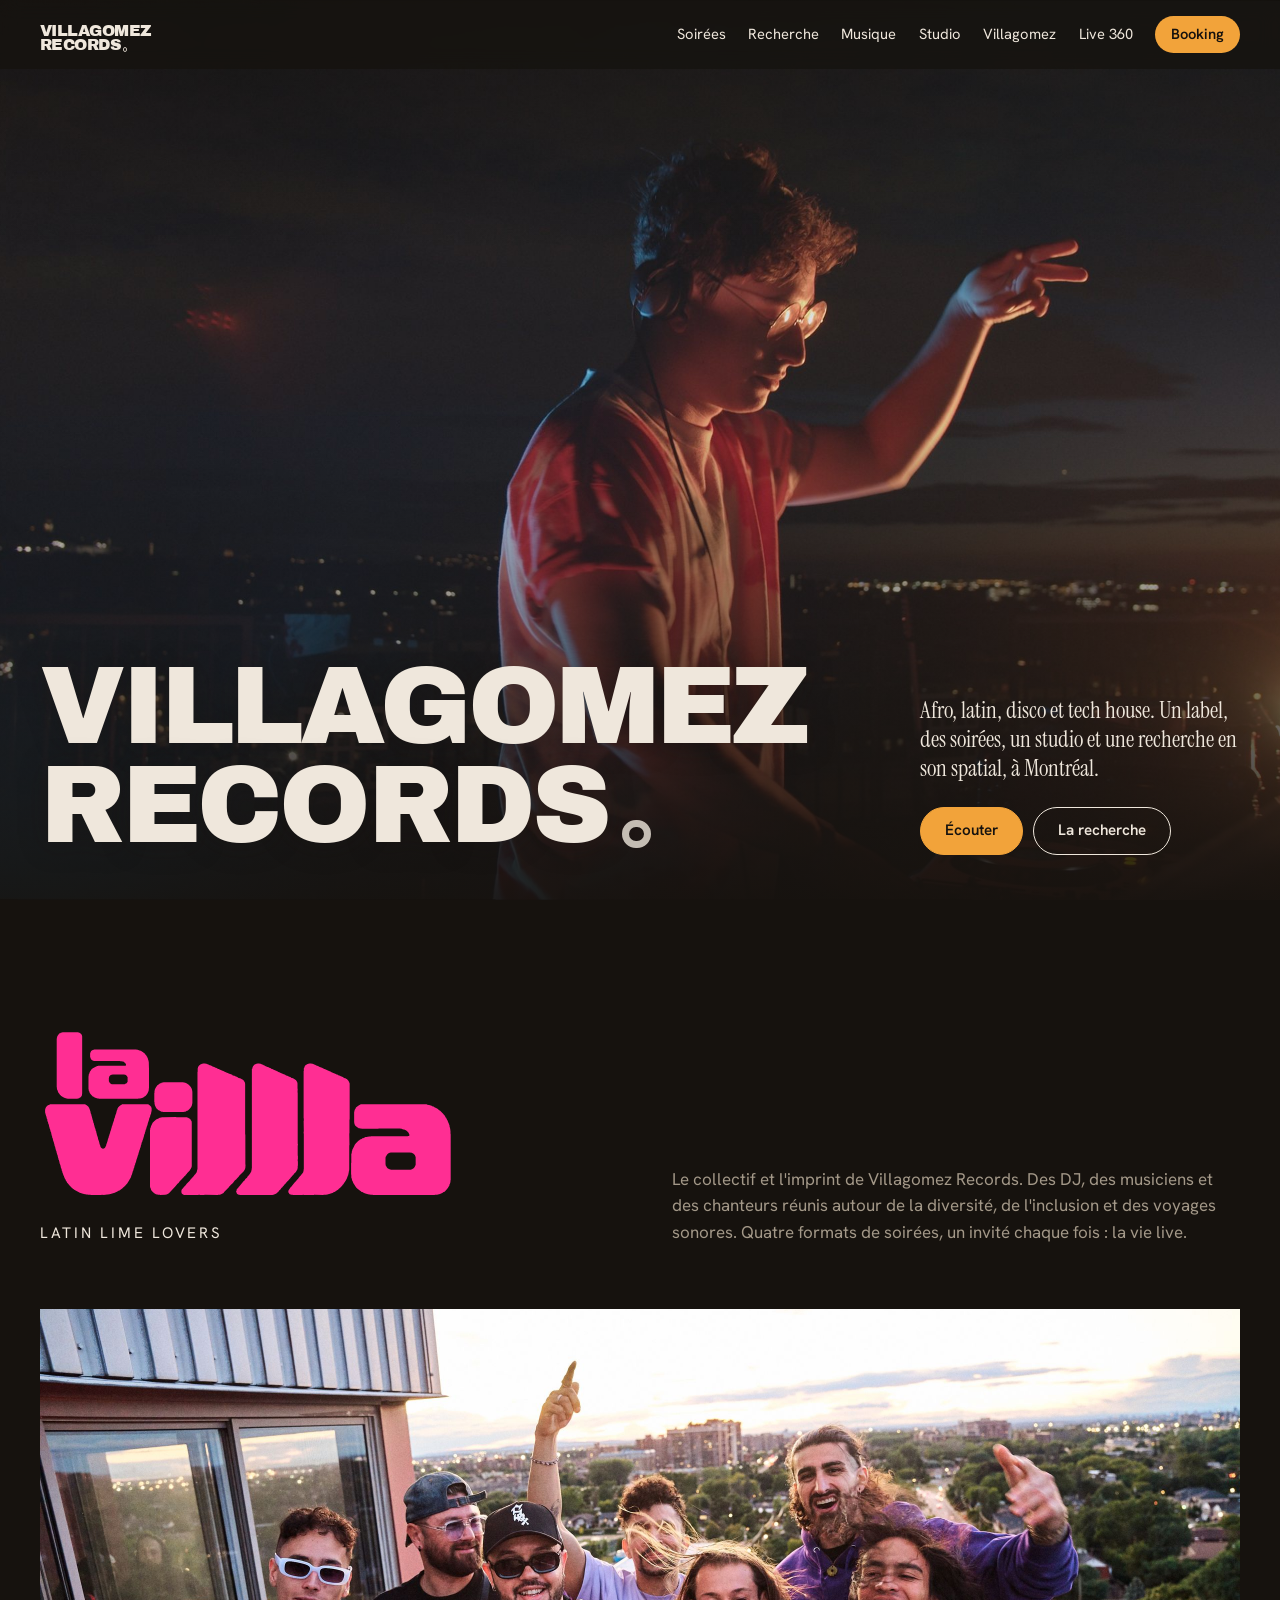
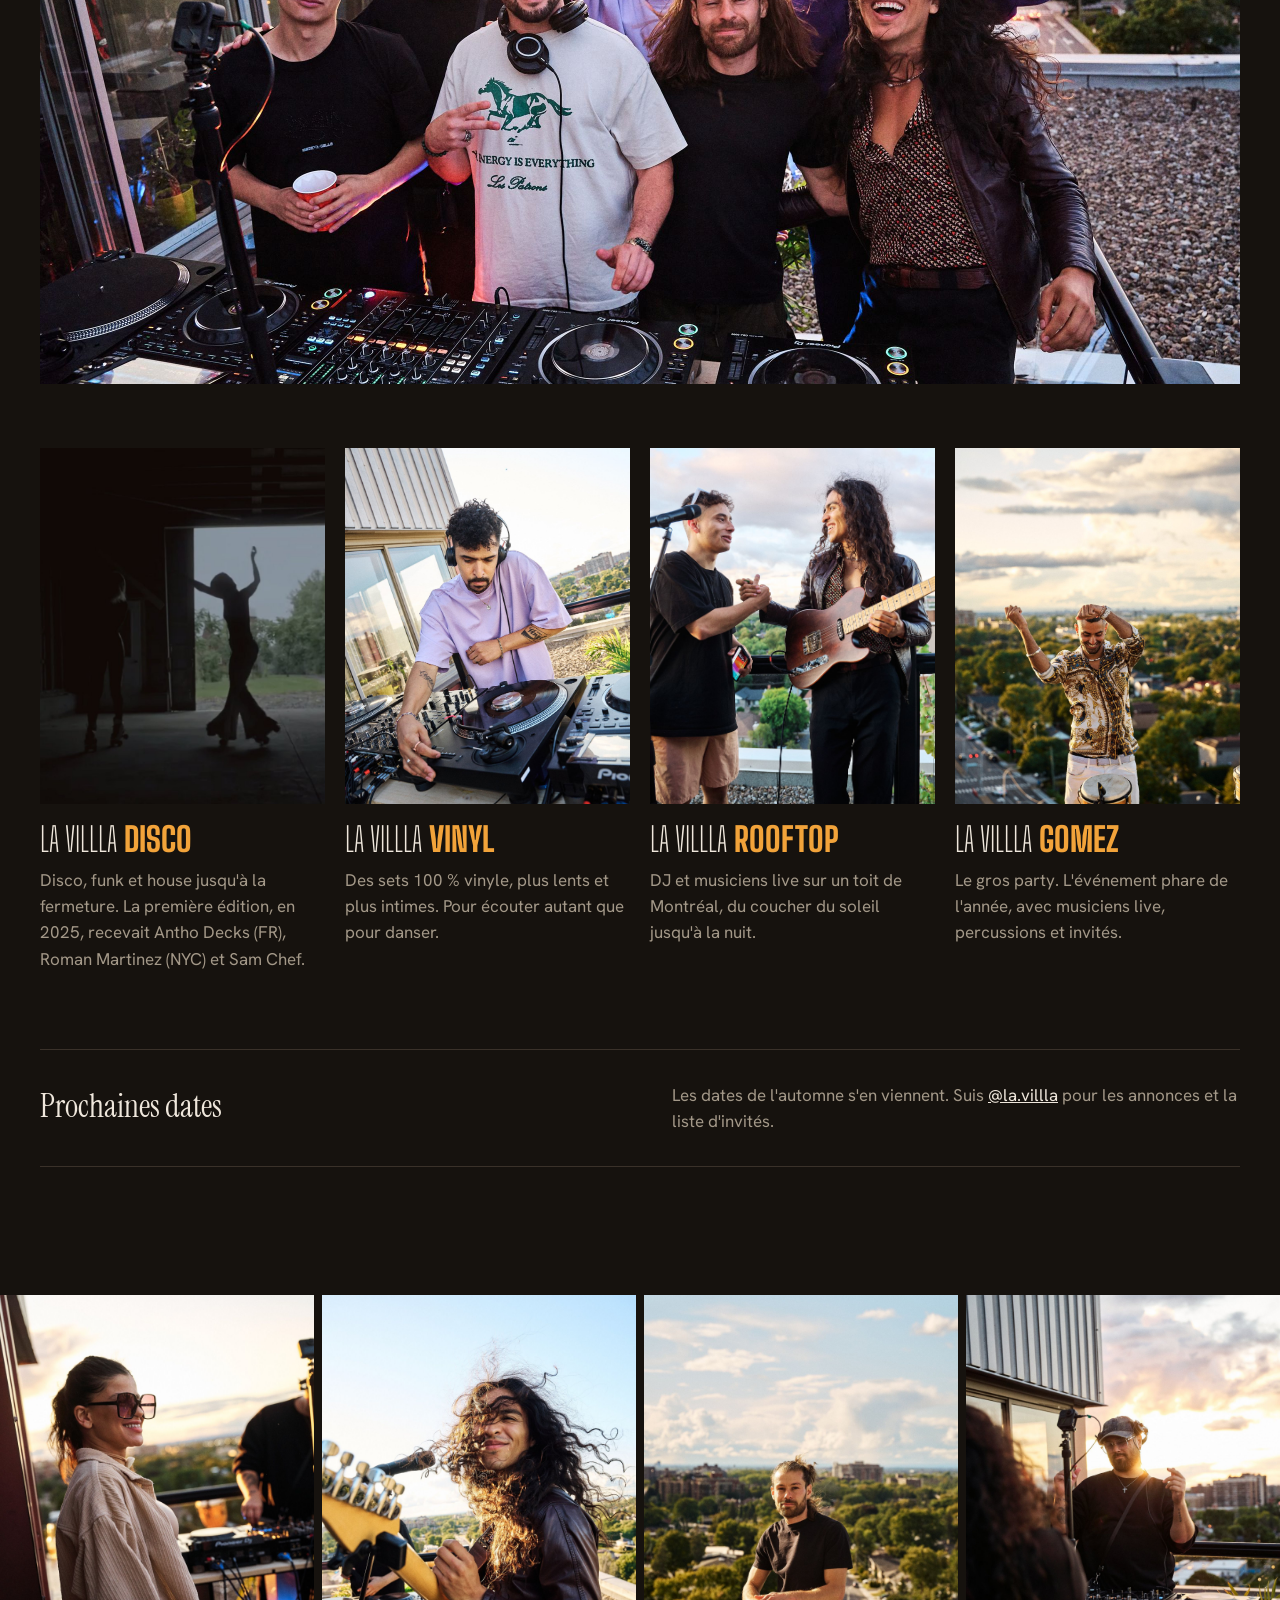
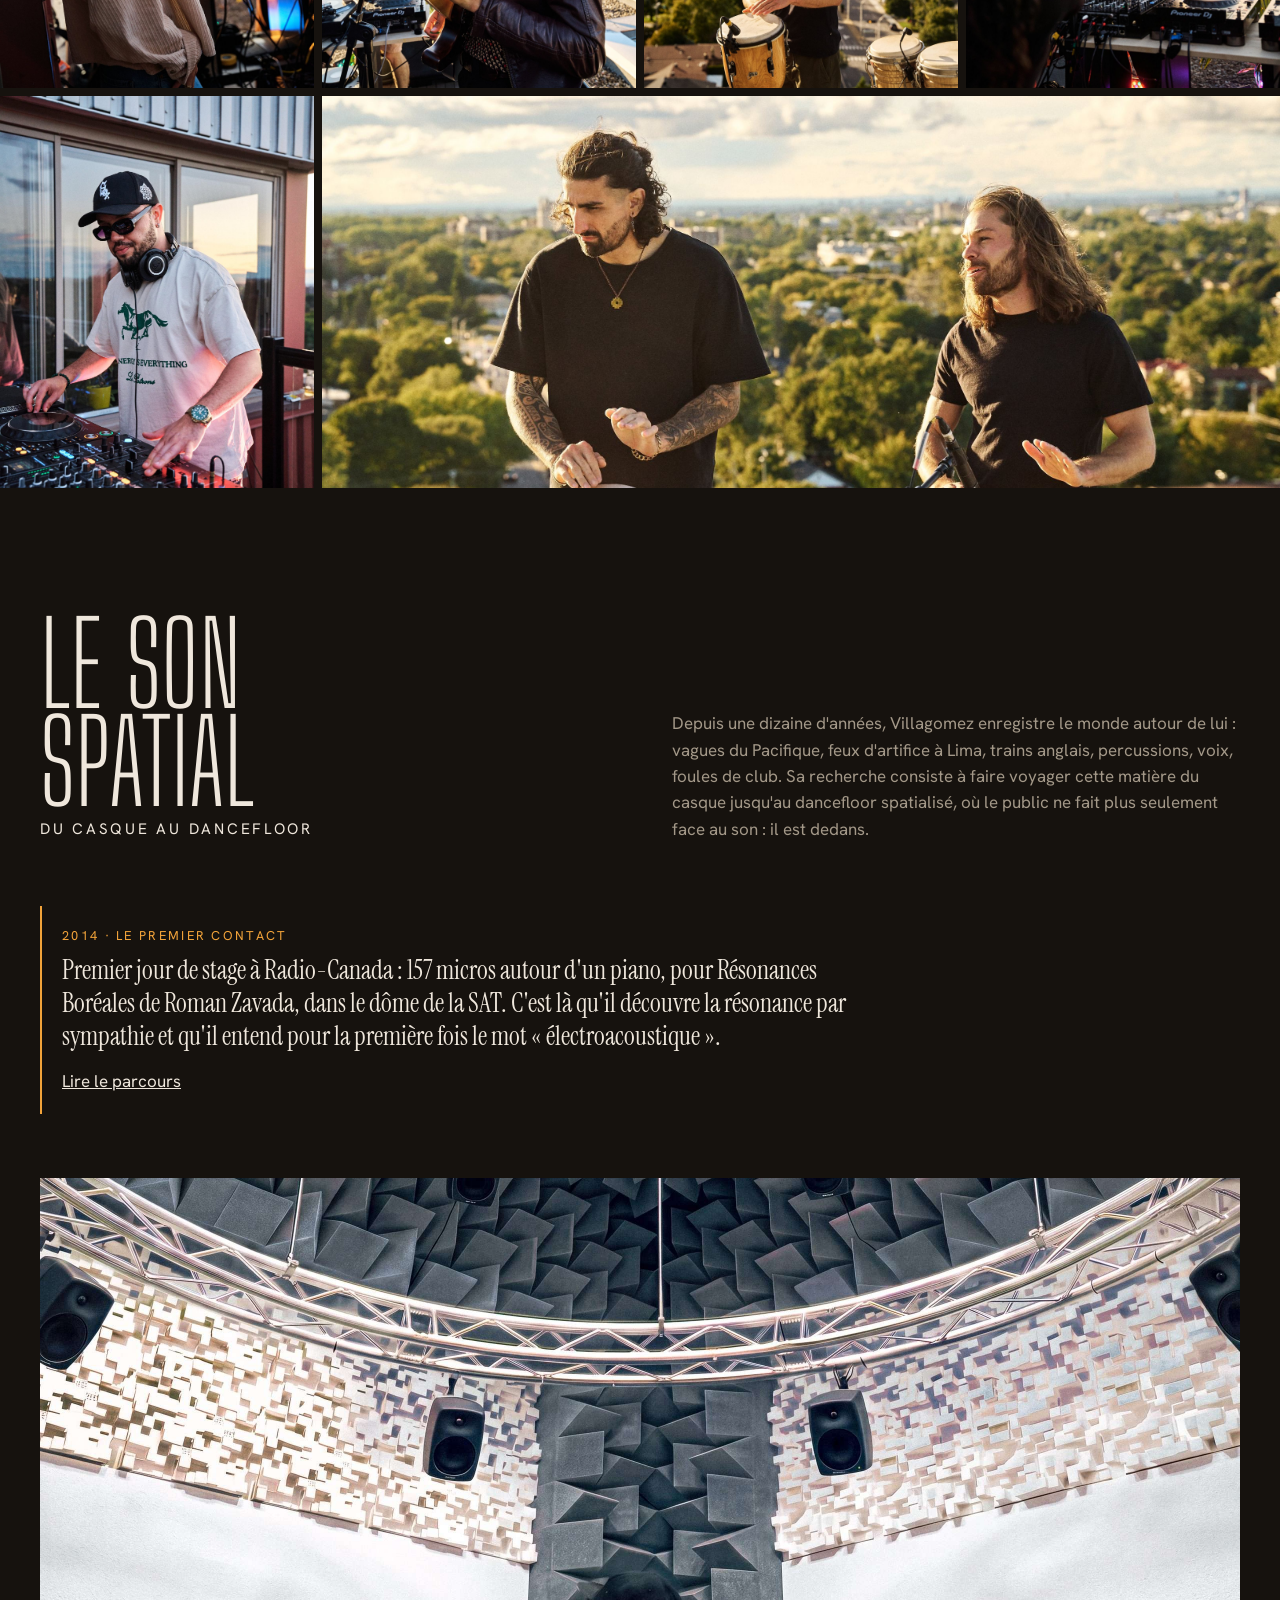
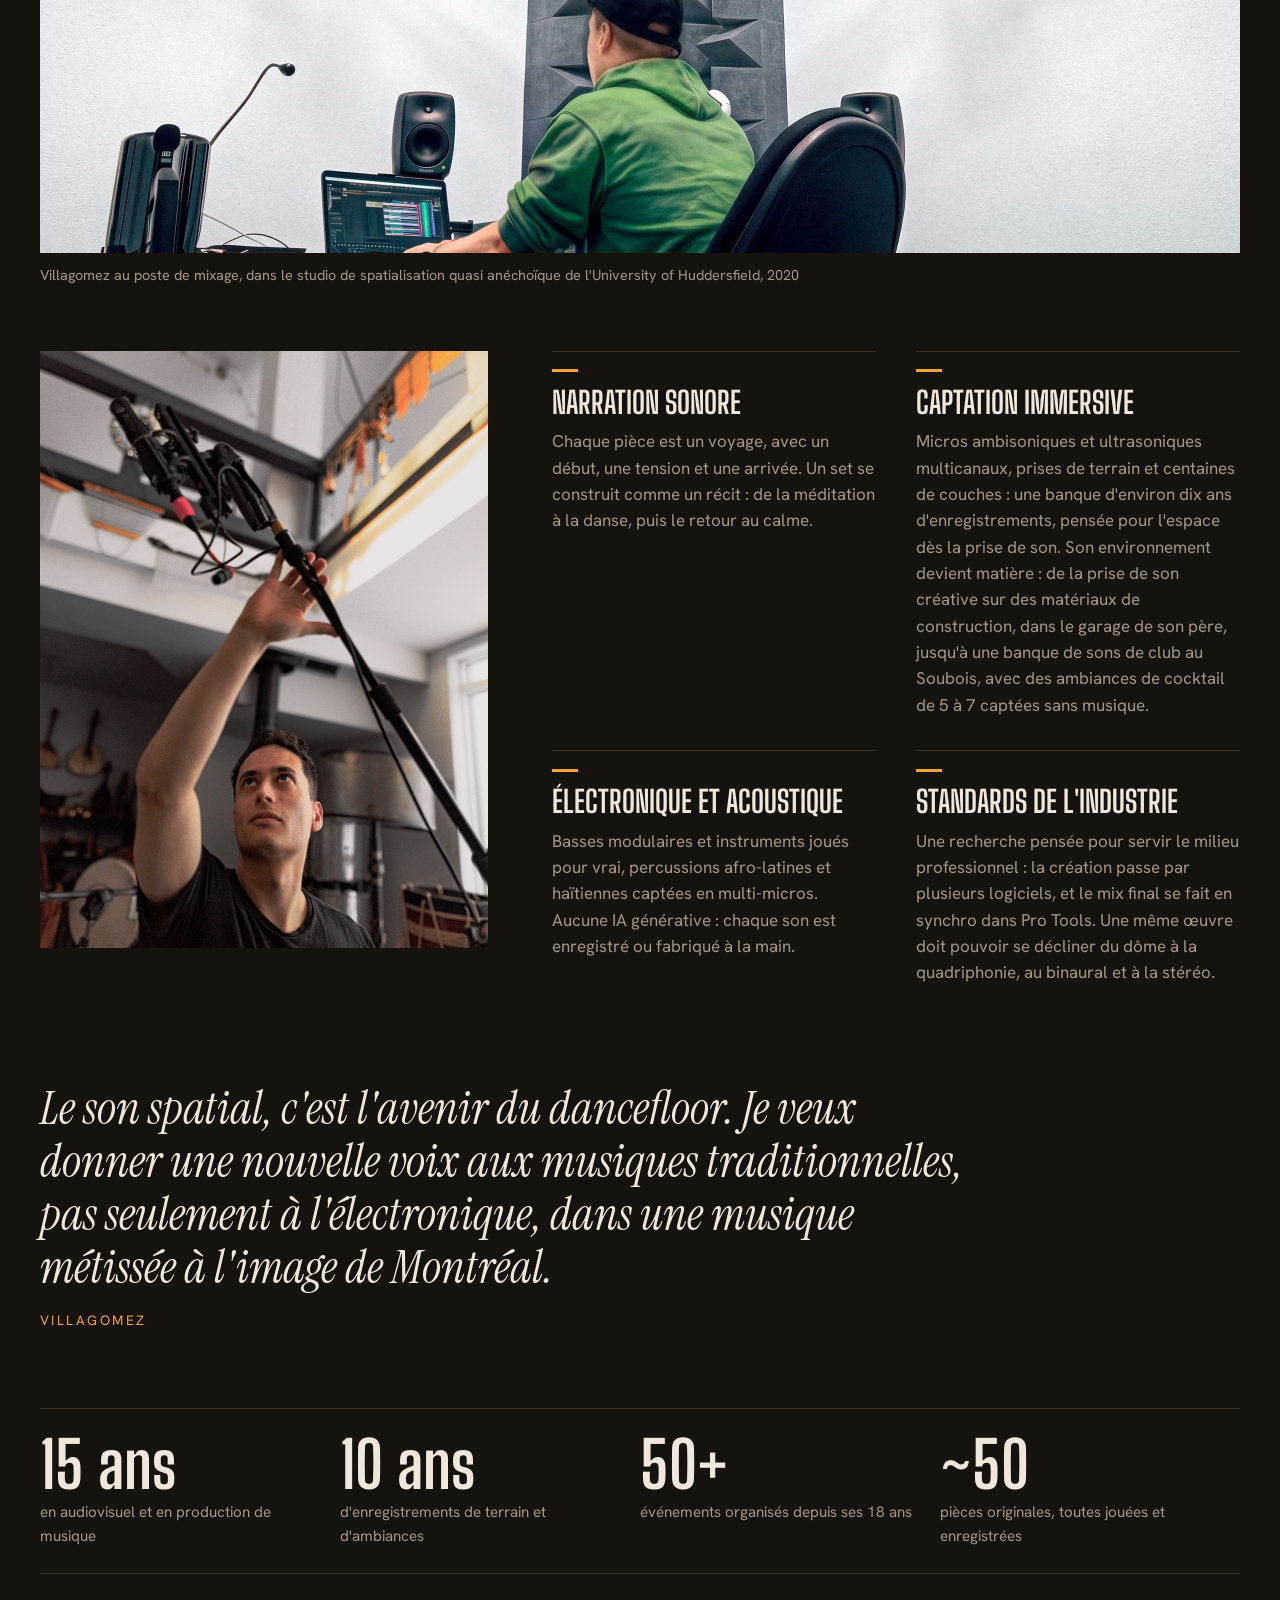
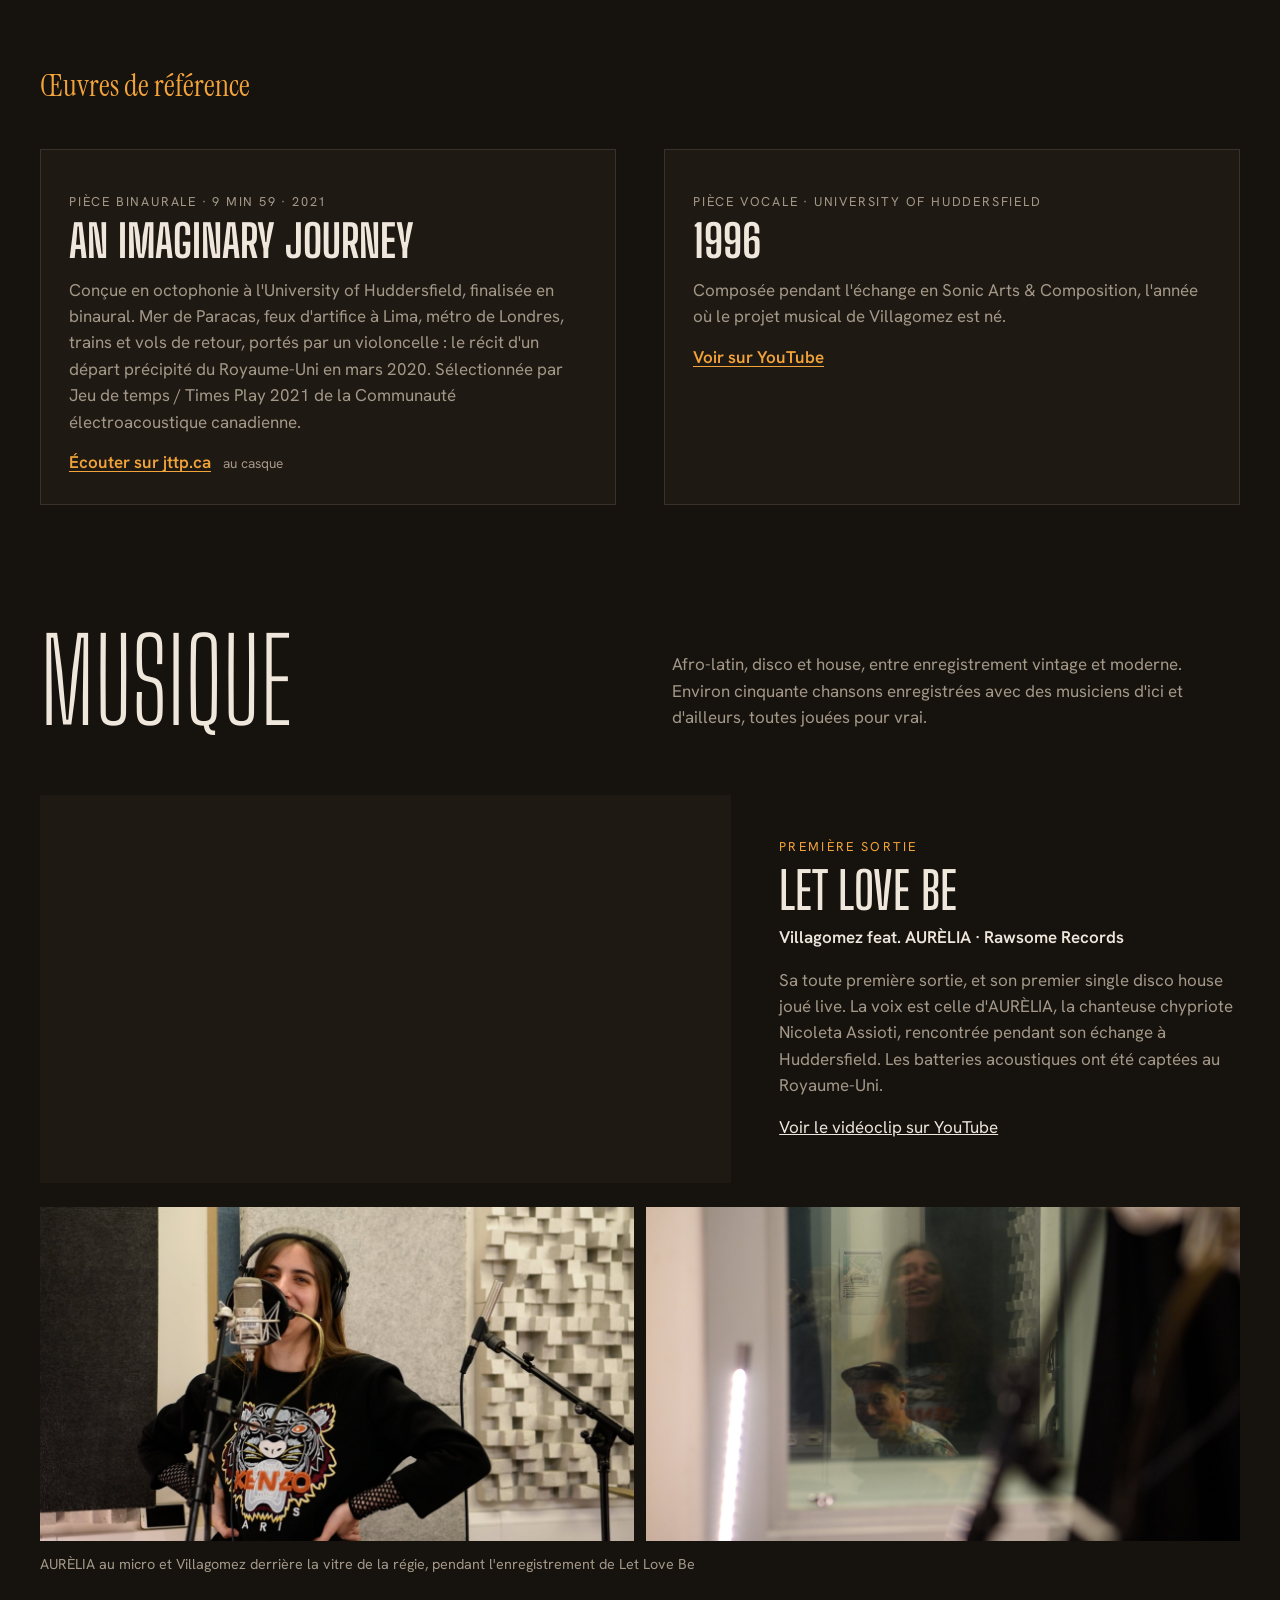
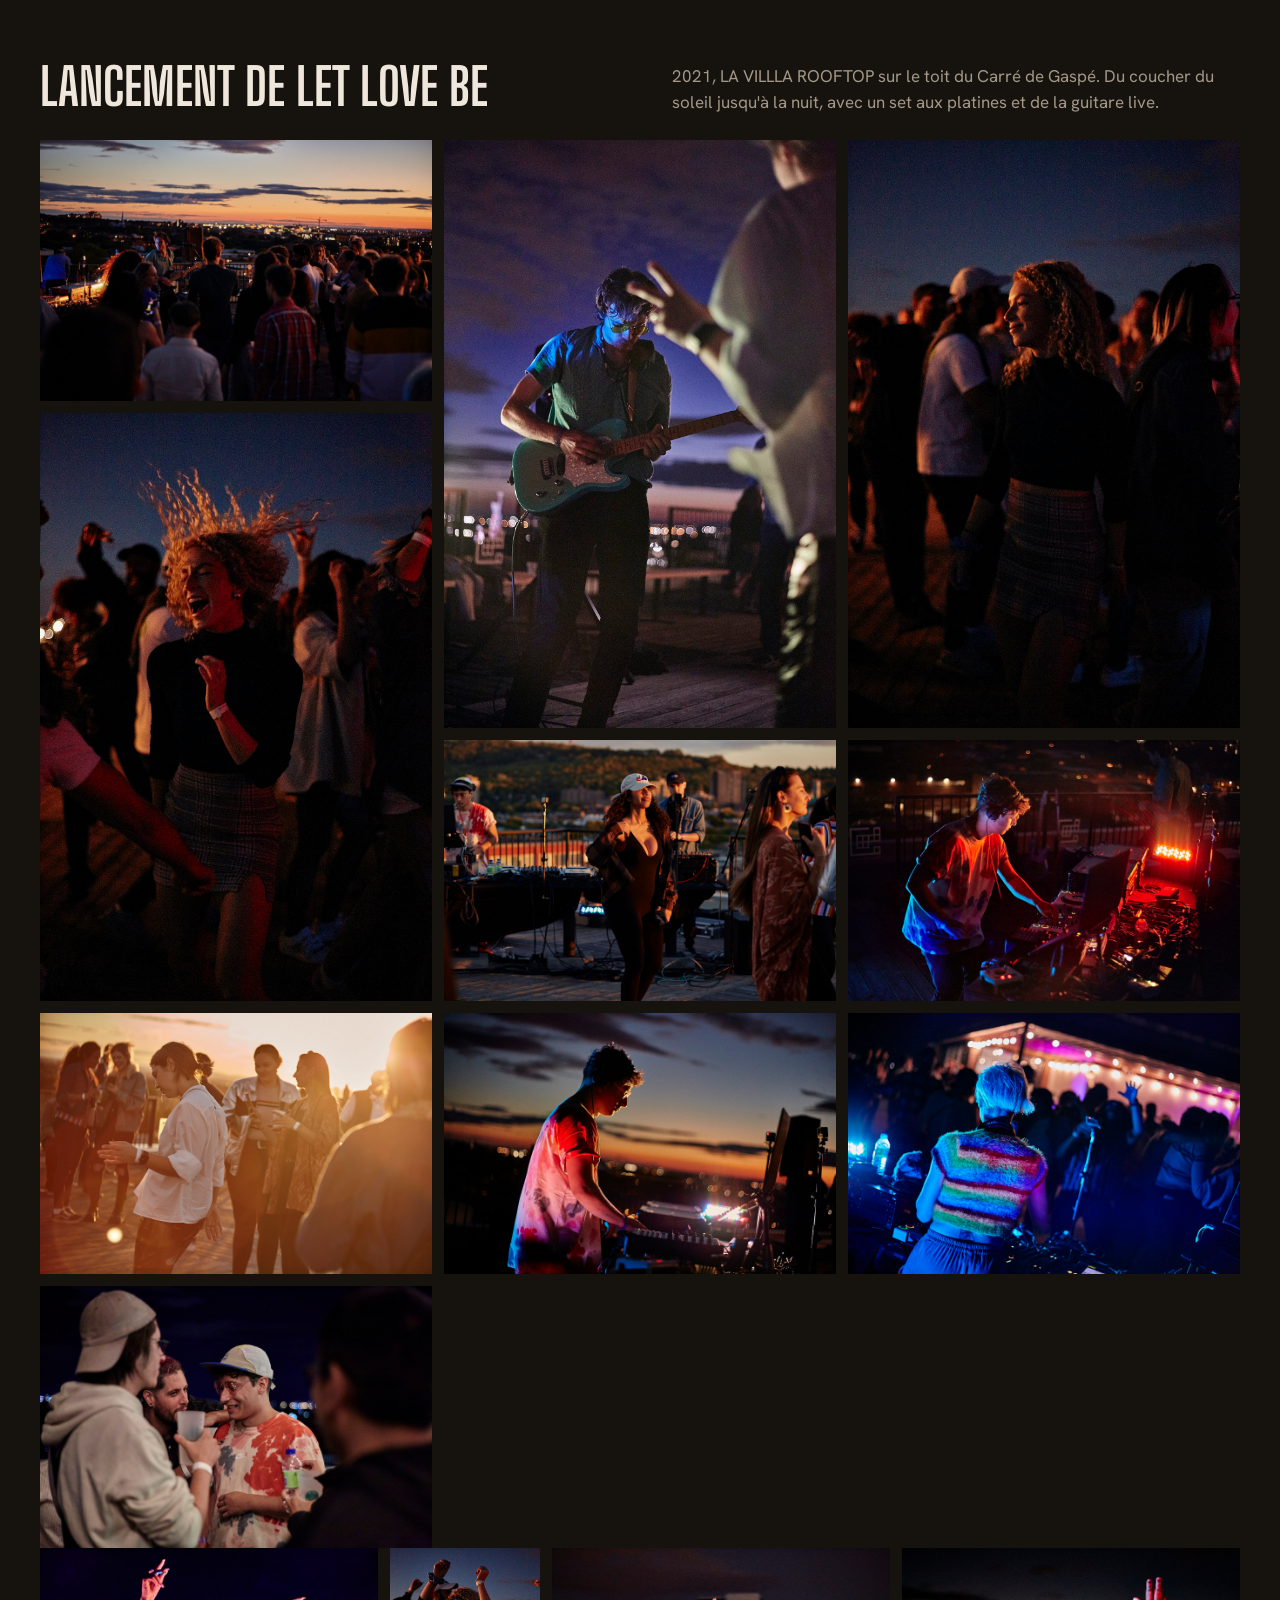
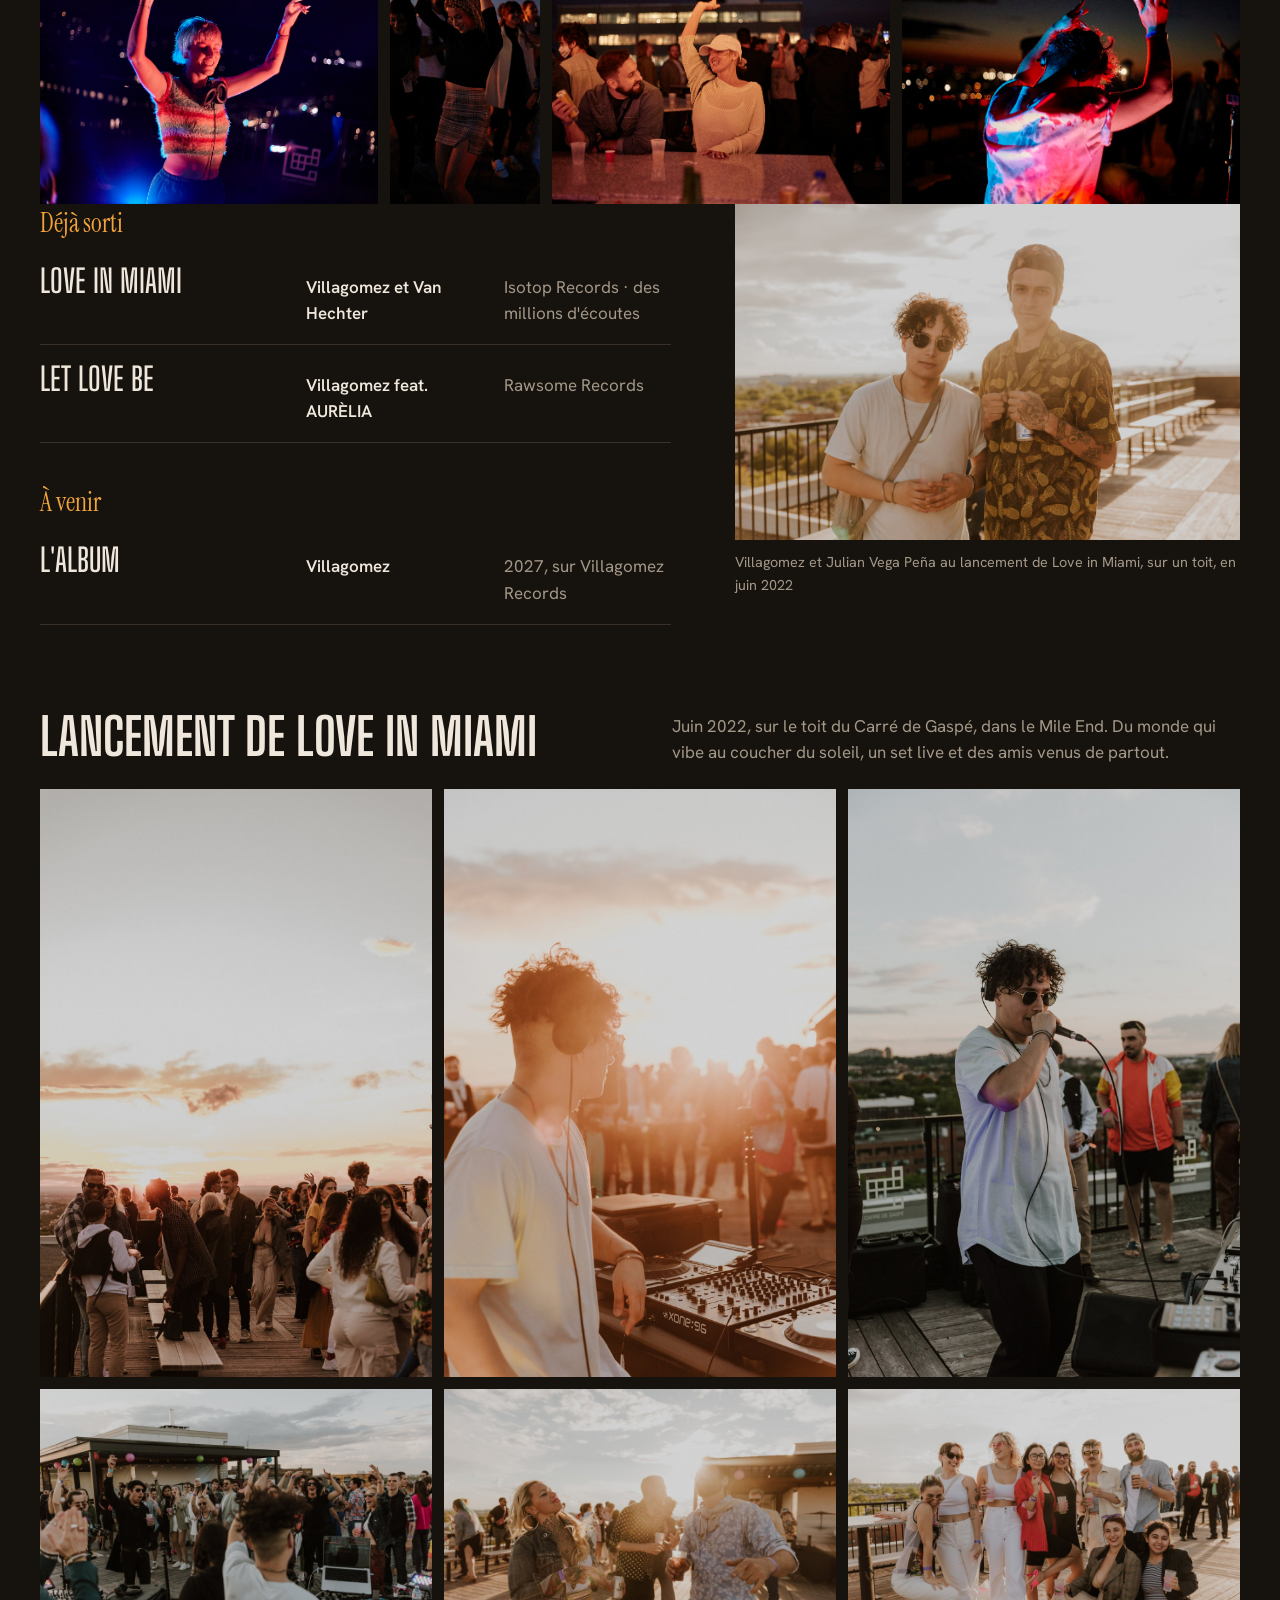
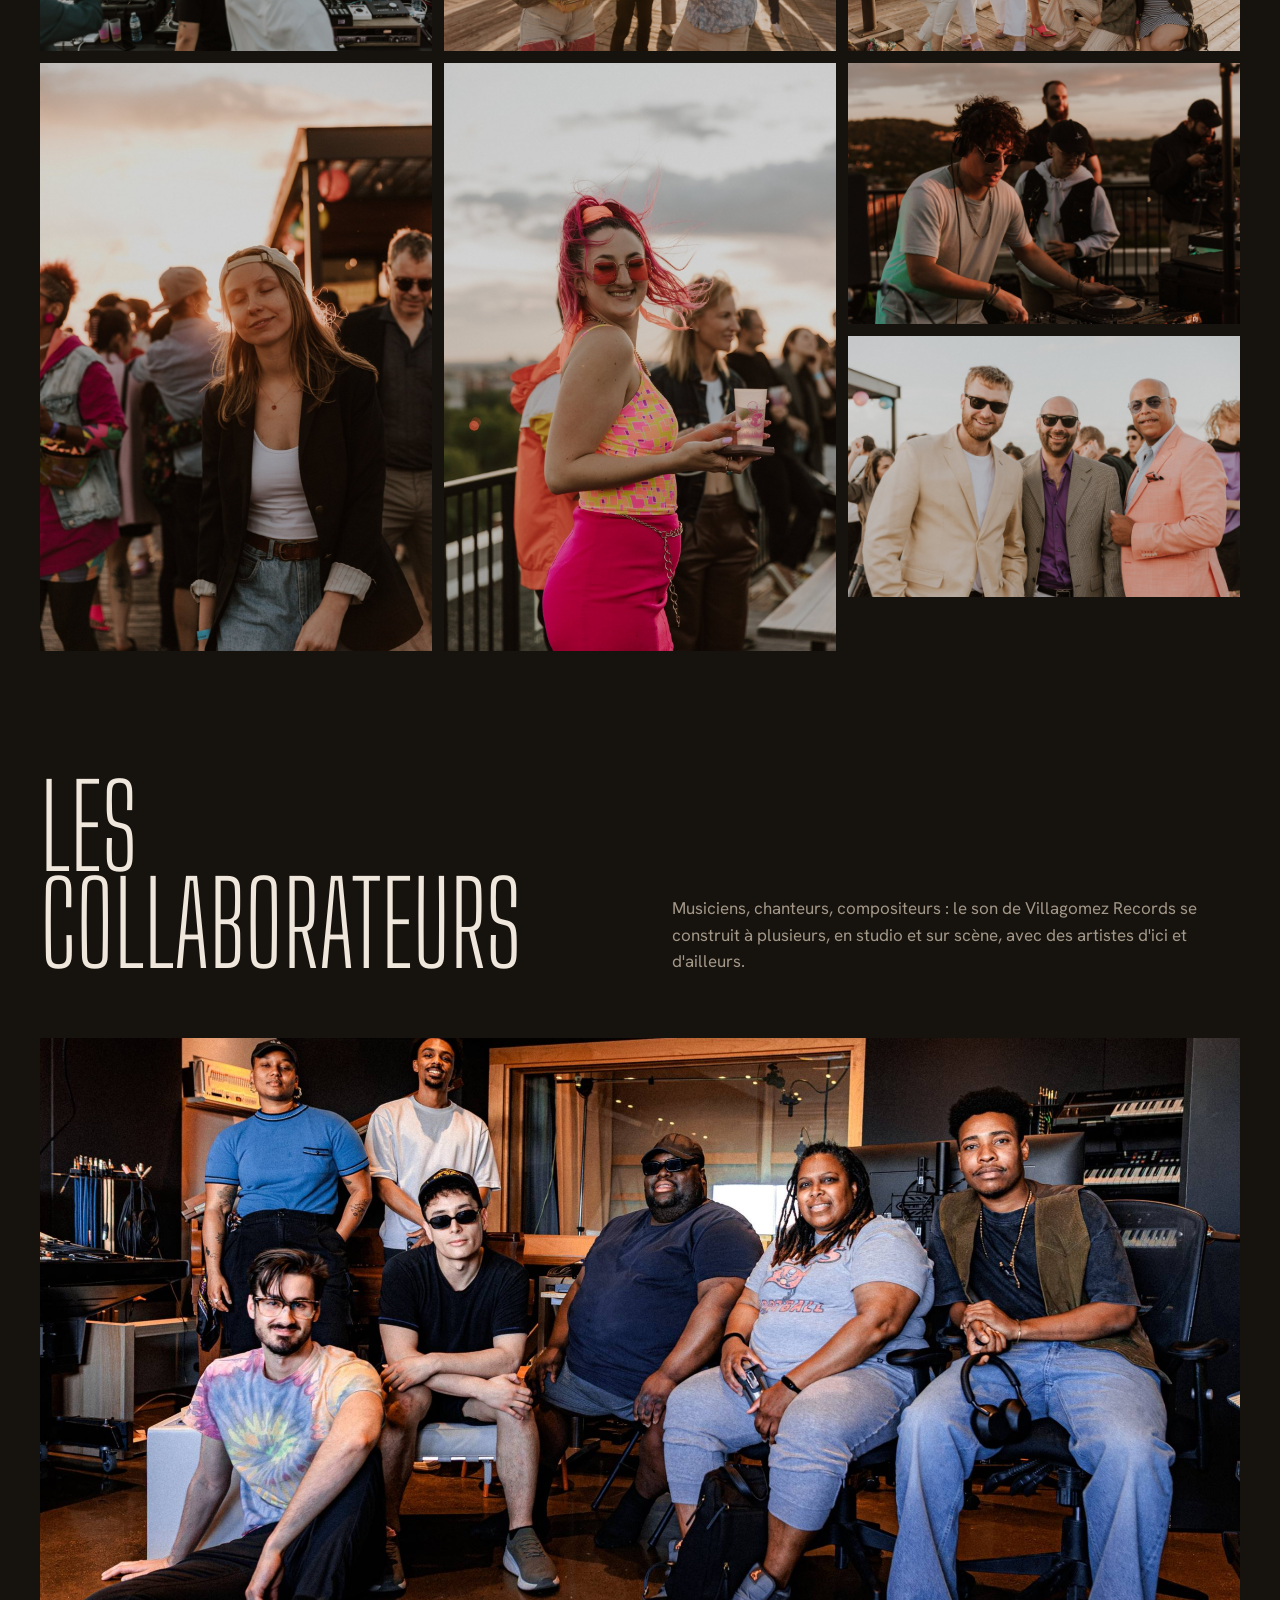
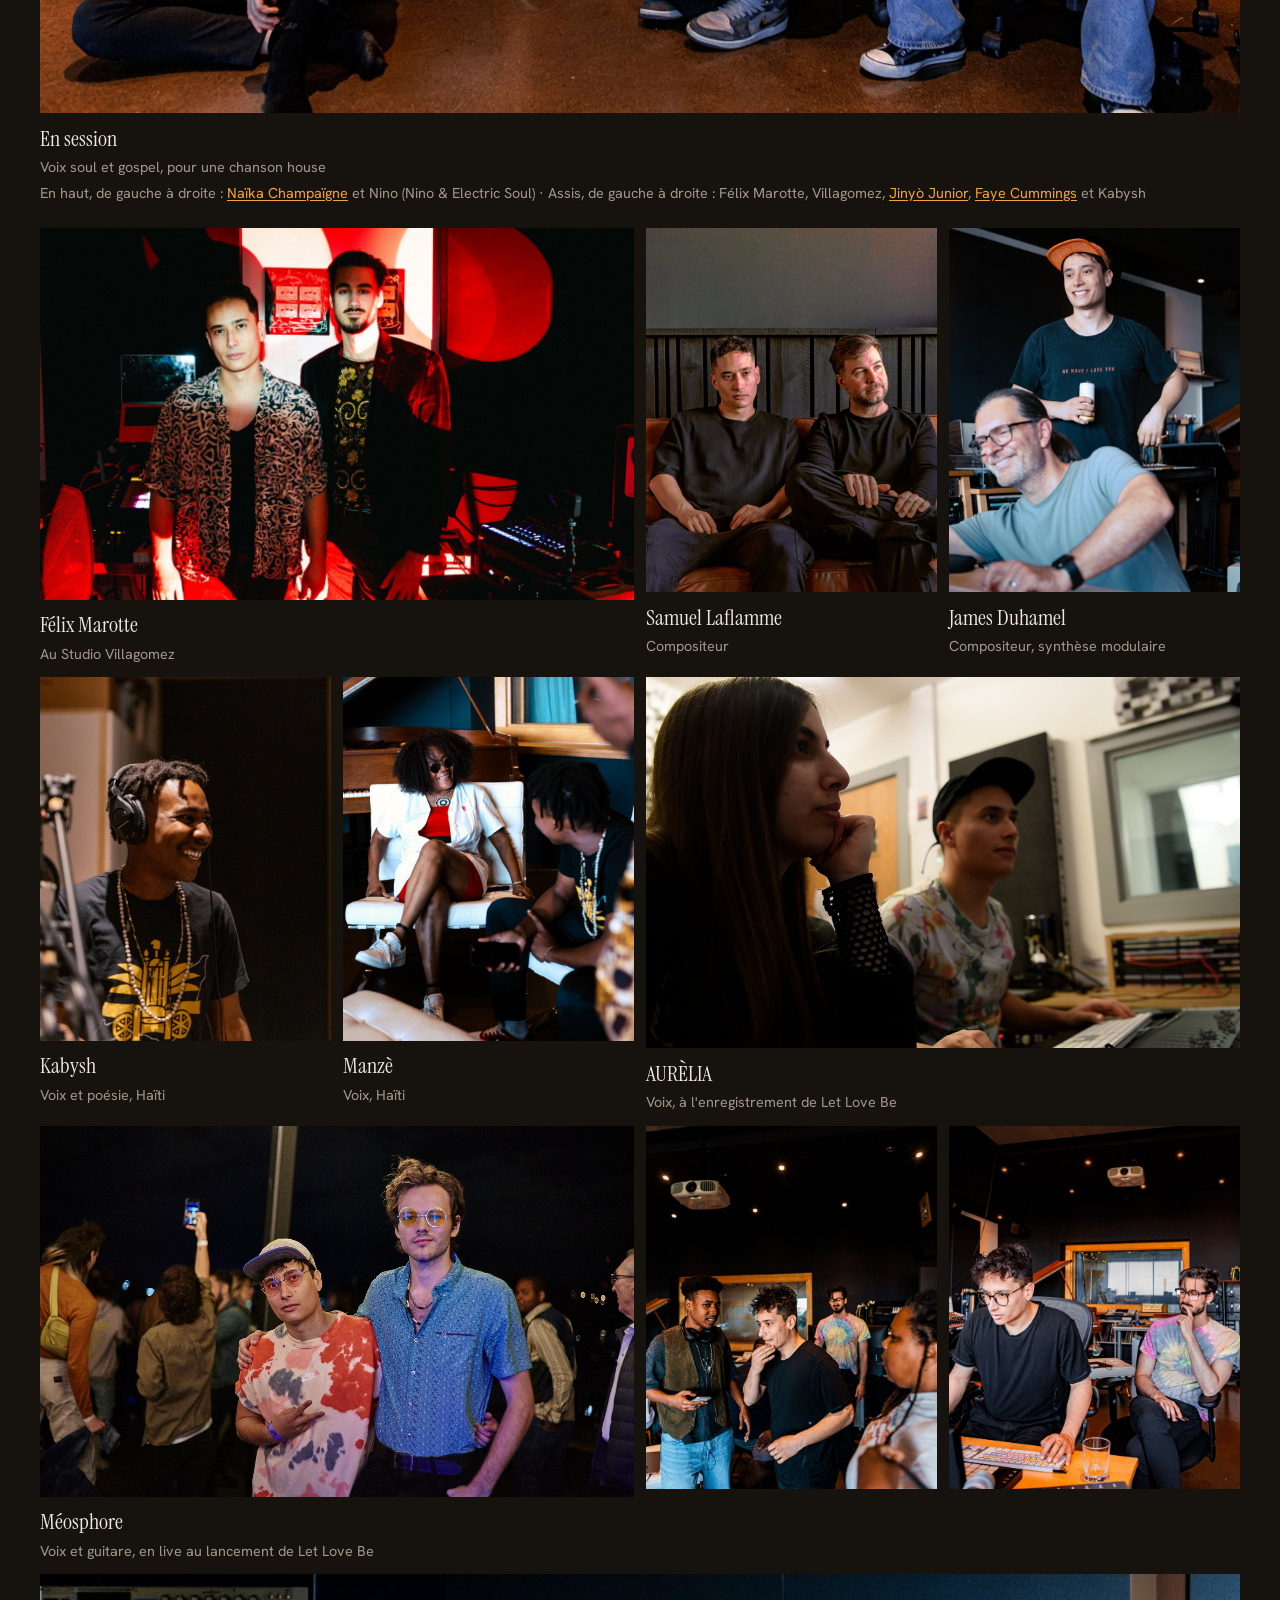
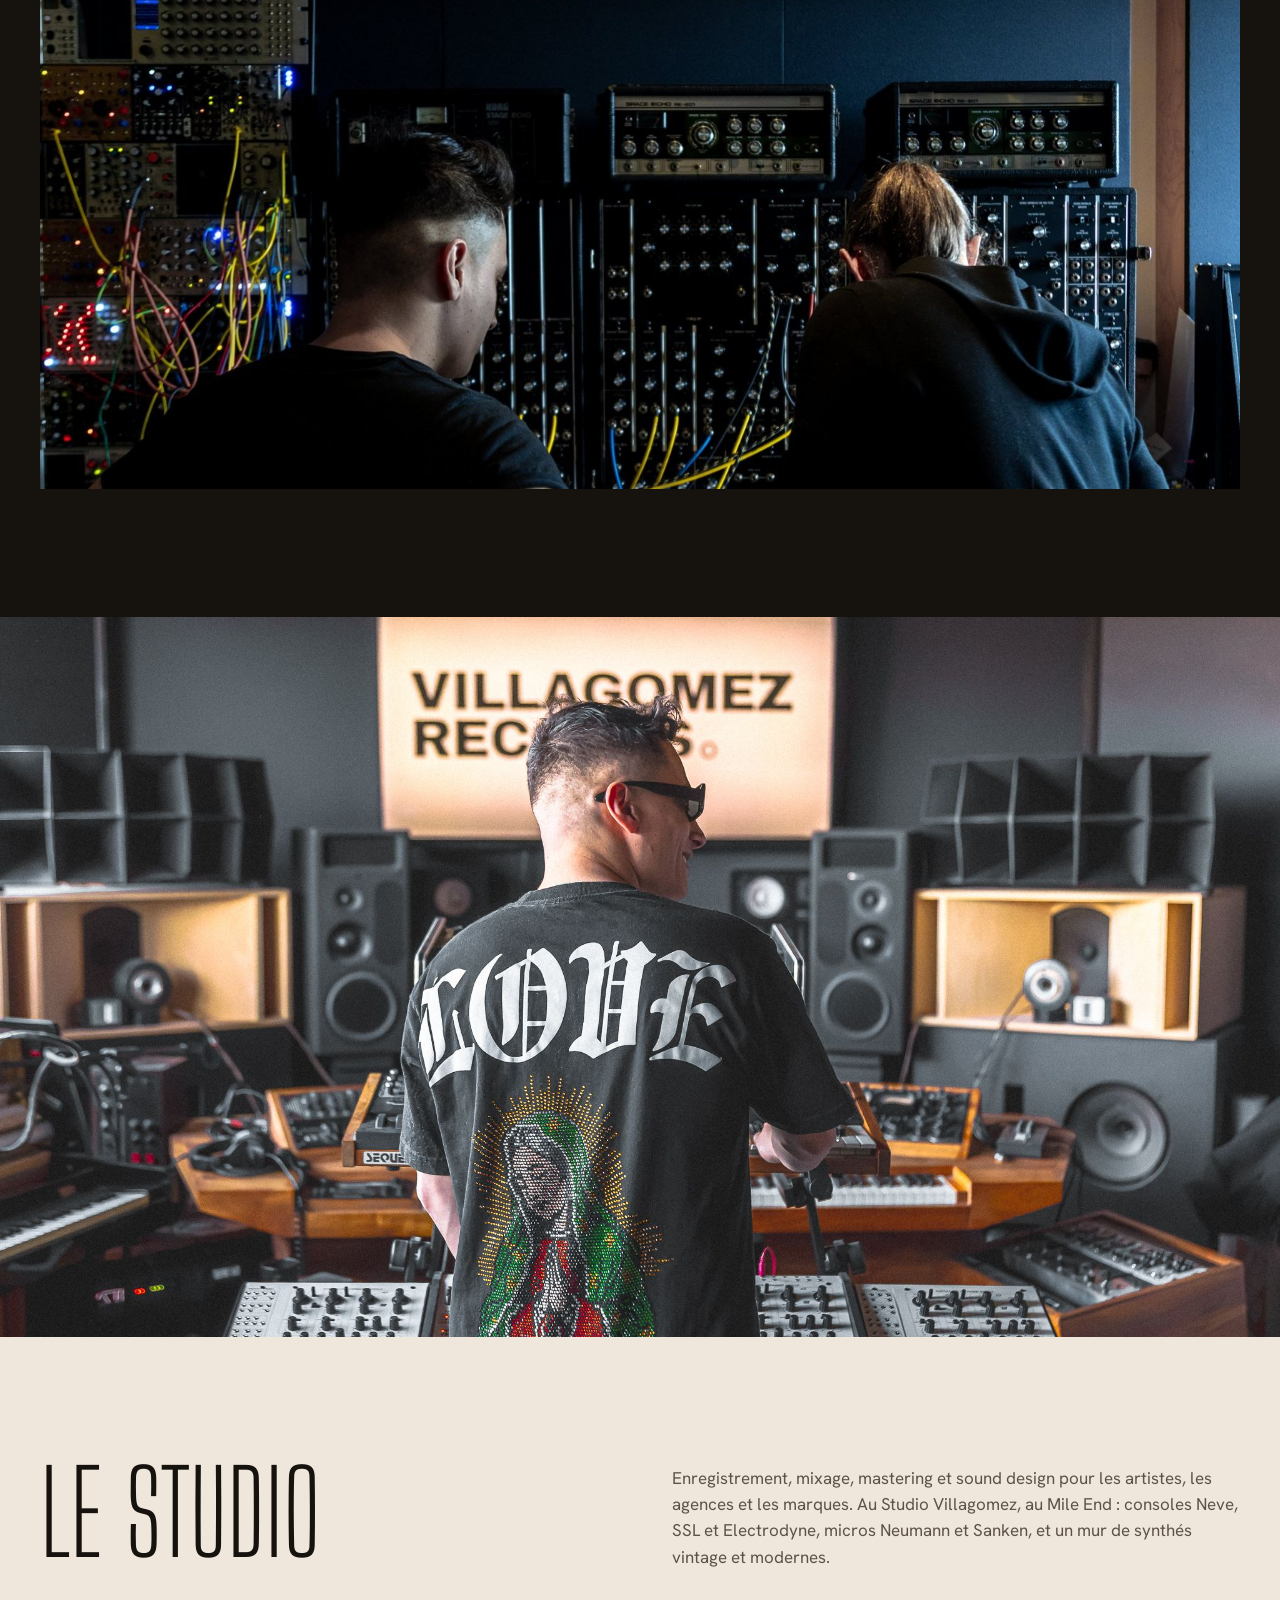
==== index.html @ 8f523afc "LA VILLLA : logo officiel du kit de marque dans la section des soirées Remplace le titre texte par l" ====
<!doctype html>
<html lang="fr-CA">
<head>
  <meta charset="utf-8">
  <meta name="viewport" content="width=device-width, initial-scale=1">
  <title>Villagomez Records | Label, son spatial, collectif LA VILLLA et studio</title>
  <meta name="description" content="Villagomez : DJ, producteur, sound designer et ingénieur de mastering montréalais. Recherche en son spatial, enregistrements ambisoniques et narration sonore, du casque au dancefloor. Fondateur de Villagomez Records.">
  <meta property="og:title" content="Villagomez">
  <meta property="og:description" content="Son spatial, narration sonore et dancefloor. DJ, producteur et sound designer à Montréal, fondateur de Villagomez Records.">
  <meta property="og:url" content="https://villagomez.io/">
  <meta property="og:image" content="https://villagomez.io/images/portrait-modulaire.jpg">
  <meta property="og:type" content="website">
  <meta name="theme-color" content="#16120e">
  <link rel="icon" href="favicon.svg" type="image/svg+xml">
  <link rel="preload" href="fonts/big-shoulders-display.woff2" as="font" type="font/woff2" crossorigin>
  <link rel="stylesheet" href="styles.css">
</head>
<body>

  <header class="topbar">
    <a class="topbar__home" href="#top" aria-label="Villagomez Records, accueil"><span class="vrlogo"><span>Villagomez</span><span>Records<i class="vrlogo__dot" aria-hidden="true"></i></span></span></a>
    <nav aria-label="Sections">
      <a href="#soirees">Soirées</a>
      <a href="#recherche">Recherche</a>
      <a href="#musique">Musique</a>
      <a href="#studio">Studio</a>
      <a href="#villagomez">Villagomez</a>
      <a href="#live">Live 360</a>
      <a class="topbar__cta" href="#contact">Booking</a>
      <button class="topbar__burger" type="button" aria-controls="menu" aria-expanded="false" aria-label="Ouvrir le menu">
        <span aria-hidden="true"></span><span aria-hidden="true"></span>
      </button>
    </nav>
  </header>

  <!-- Menu mobile : rempli par le script en bas de page à partir des liens du menu du haut -->
  <div class="menu" id="menu" hidden>
    <nav class="menu__links" aria-label="Menu"></nav>
    <p class="menu__foot"><a href="mailto:info@villagomez.io">info@villagomez.io</a></p>
  </div>

  <main id="top">

    <!-- Ouverture : vidéo plein écran -->
    <section class="hero">
      <video class="hero__video" autoplay muted loop playsinline preload="metadata" poster="images/hero.jpg" aria-hidden="true">
        <source src="images/hero.webm" type="video/webm">
        <source src="images/hero.mp4" type="video/mp4">
      </video>
      <div class="hero__inner">
        <h1 class="hero__title" aria-label="Villagomez Records"><span class="vrlogo" aria-hidden="true"><span>Villagomez</span><span>Records<i class="vrlogo__dot"></i></span></span></h1>
        <div class="hero__side">
          <p>Afro, latin, disco et tech house. Un label, des soirées, un studio et une recherche en son spatial, à Montréal.</p>
          <p class="hero__actions">
            <a class="btn btn--amber" href="#musique">Écouter</a>
            <a class="btn" href="#recherche">La recherche</a>
          </p>
        </div>
      </div>
    </section>

    <!-- LA VILLLA : collectif, soirées et imprint -->
    <section id="soirees" class="nights">
      <div class="wrap">
        <header class="section-head">
          <div>
            <h2 class="lavillla-logo"><img src="images/la-villla-logo-rose.svg" alt="LA VILLLA" width="2042" height="840"></h2>
            <p class="slogan">Latin Lime Lovers</p>
          </div>
          <p>Le collectif et l'imprint de Villagomez Records. Des DJ, des musiciens et des chanteurs réunis autour de la diversité, de l'inclusion et des voyages sonores. Quatre formats de soirées, un invité chaque fois : la vie live.</p>
        </header>

        <figure class="ph collective" data-file="images/collectif.jpg" data-credit="Philippe Manh Nguyen" data-credit-url="https://www.instagram.com/philippemanh/"><img src="images/collectif.jpg" alt="Le collectif LA VILLLA réuni autour des platines sur un toit de Montréal" loading="lazy" onerror="this.remove()"></figure>

        <div class="nights__grid">
          <article class="night">
            <figure class="ph" data-file="images/disco.jpg" data-credit="Adrian Villagomez"><img src="images/disco.jpg" alt="Soirée LA VILLLA DISCO" loading="lazy" onerror="this.remove()"></figure>
            <h3>LA VILLLA <strong>Disco</strong></h3>
            <p>Disco, funk et house jusqu'à la fermeture. La première édition, en 2025, recevait Antho Decks (FR), Roman Martinez (NYC) et Sam Chef.</p>
          </article>
          <article class="night">
            <figure class="ph" data-file="images/vinyl.jpg" data-credit="Philippe Manh Nguyen" data-credit-url="https://www.instagram.com/philippemanh/"><img src="images/vinyl.jpg" alt="Set LA VILLLA VINYL" loading="lazy" onerror="this.remove()"></figure>
            <h3>LA VILLLA <strong>Vinyl</strong></h3>
            <p>Des sets 100 % vinyle, plus lents et plus intimes. Pour écouter autant que pour danser.</p>
          </article>
          <article class="night">
            <figure class="ph" data-file="images/rooftop.jpg" data-credit="Philippe Manh Nguyen" data-credit-url="https://www.instagram.com/philippemanh/"><img src="images/rooftop.jpg" alt="Musiciens live sur un toit de Montréal au coucher du soleil, LA VILLLA ROOFTOP" loading="lazy" onerror="this.remove()"></figure>
            <h3>LA VILLLA <strong>Rooftop</strong></h3>
            <p>DJ et musiciens live sur un toit de Montréal, du coucher du soleil jusqu'à la nuit.</p>
          </article>
          <article class="night">
            <figure class="ph" data-file="images/gomez.jpg" data-credit="Philippe Manh Nguyen" data-credit-url="https://www.instagram.com/philippemanh/"><img src="images/gomez.jpg" alt="Party LA VILLLA GOMEZ" loading="lazy" onerror="this.remove()"></figure>
            <h3>LA VILLLA <strong>Gomez</strong></h3>
            <p>Le gros party. L'événement phare de l'année, avec musiciens live, percussions et invités.</p>
          </article>
        </div>

        <div class="dates">
          <h3>Prochaines dates</h3>
          <p class="dates__empty">Les dates de l'automne s'en viennent. Suis <a href="https://www.instagram.com/la.villla/" rel="noopener">@la.villla</a> pour les annonces et la liste d'invités.</p>
        </div>
      </div>

      <div class="strip">
        <figure class="ph" data-file="images/soiree-01.jpg" data-credit="Philippe Manh Nguyen" data-credit-url="https://www.instagram.com/philippemanh/"><img src="images/soiree-01.jpg" alt="Soirée LA VILLLA ROOFTOP sur un toit de Montréal" loading="lazy" onerror="this.remove()"></figure>
        <figure class="ph" data-file="images/soiree-02.jpg" data-credit="Philippe Manh Nguyen" data-credit-url="https://www.instagram.com/philippemanh/"><img src="images/soiree-02.jpg" alt="Soirée LA VILLLA ROOFTOP sur un toit de Montréal" loading="lazy" onerror="this.remove()"></figure>
        <figure class="ph" data-file="images/soiree-03.jpg" data-credit="Philippe Manh Nguyen" data-credit-url="https://www.instagram.com/philippemanh/"><img src="images/soiree-03.jpg" alt="Soirée LA VILLLA ROOFTOP sur un toit de Montréal" loading="lazy" onerror="this.remove()"></figure>
        <figure class="ph" data-file="images/soiree-04.jpg" data-credit="Philippe Manh Nguyen" data-credit-url="https://www.instagram.com/philippemanh/"><img src="images/soiree-04.jpg" alt="Soirée LA VILLLA ROOFTOP sur un toit de Montréal" loading="lazy" onerror="this.remove()"></figure>
        <figure class="ph strip__duo" data-file="images/soiree-05.jpg" data-credit="Philippe Manh Nguyen" data-credit-url="https://www.instagram.com/philippemanh/"><img src="images/soiree-05.jpg" alt="DJ aux platines pendant LA VILLLA ROOFTOP" loading="lazy" onerror="this.remove()"></figure>
        <figure class="ph strip__wide" data-file="images/soiree-07.jpg" data-credit="Philippe Manh Nguyen" data-credit-url="https://www.instagram.com/philippemanh/"><img src="images/soiree-07.jpg" alt="Deux percussionnistes aux congas et aux bongos sur un toit de Montréal, LA VILLLA ROOFTOP" loading="lazy" onerror="this.remove()"></figure>
      </div>
    </section>

    <!-- Recherche : son spatial -->
    <section id="recherche" class="research">
      <div class="wrap">
        <header class="section-head">
          <div>
            <h2>Le son<br>spatial</h2>
            <p class="slogan">Du casque au dancefloor</p>
          </div>
          <p>Depuis une dizaine d'années, Villagomez enregistre le monde autour de lui : vagues du Pacifique, feux d'artifice à Lima, trains anglais, percussions, voix, foules de club. Sa recherche consiste à faire voyager cette matière du casque jusqu'au dancefloor spatialisé, où le public ne fait plus seulement face au son : il est dedans.</p>
        </header>

        <aside class="origin" aria-label="Le premier contact avec la SAT">
          <p class="origin__kicker">2014 · Le premier contact</p>
          <p class="origin__text">Premier jour de stage à Radio-Canada : 157 micros autour d'un piano, pour Résonances Boréales de Roman Zavada, dans le dôme de la SAT. C'est là qu'il découvre la résonance par sympathie et qu'il entend pour la première fois le mot « électroacoustique ».</p>
          <a class="link" href="#villagomez">Lire le parcours</a>
        </aside>
        <figure class="research__photo">
          <div class="ph" data-file="images/recherche-spatialisation.jpg"><img src="images/recherche-spatialisation.jpg" alt="Villagomez, de dos en casquette et chandail vert, au poste de mixage sous un anneau de haut-parleurs suspendus, dans un studio aux murs couverts de mousse acoustique" loading="lazy" onerror="this.remove()"></div>
          <figcaption>Villagomez au poste de mixage, dans le studio de spatialisation quasi anéchoïque de l'University of Huddersfield, 2020</figcaption>
        </figure>

        <div class="research__grid">
          <figure class="ph research__side" data-file="images/recherche-captation.jpg"><img src="images/recherche-captation.jpg" alt="Villagomez lève à bout de bras une perche portant un réseau de micros, dans une grande salle remplie de percussions" loading="lazy" onerror="this.remove()"></figure>
          <div class="pillars">
            <article>
              <h3>Narration sonore</h3>
              <p>Chaque pièce est un voyage, avec un début, une tension et une arrivée. Un set se construit comme un récit : de la méditation à la danse, puis le retour au calme.</p>
            </article>
            <article>
              <h3>Captation immersive</h3>
              <p>Micros ambisoniques et ultrasoniques multicanaux, prises de terrain et centaines de couches : une banque d'environ dix ans d'enregistrements, pensée pour l'espace dès la prise de son. Son environnement devient matière : de la prise de son créative sur des matériaux de construction, dans le garage de son père, jusqu'à une banque de sons de club au Soubois, avec des ambiances de cocktail de 5 à 7 captées sans musique.</p>
            </article>
            <article>
              <h3>Électronique et acoustique</h3>
              <p>Basses modulaires et instruments joués pour vrai, percussions afro-latines et haïtiennes captées en multi-micros. Aucune IA générative : chaque son est enregistré ou fabriqué à la main.</p>
            </article>
            <article>
              <h3>Standards de l'industrie</h3>
              <p>Une recherche pensée pour servir le milieu professionnel : la création passe par plusieurs logiciels, et le mix final se fait en synchro dans Pro Tools. Une même œuvre doit pouvoir se décliner du dôme à la quadriphonie, au binaural et à la stéréo.</p>
            </article>
          </div>
        </div>

        <blockquote class="statement">
          <p>Le son spatial, c'est l'avenir du dancefloor. Je veux donner une nouvelle voix aux musiques traditionnelles, pas seulement à l'électronique, dans une musique métissée à l'image de Montréal.</p>
          <cite>Villagomez</cite>
        </blockquote>

        <ul class="facts" aria-label="En chiffres">
          <li><strong>15 ans</strong> en audiovisuel et en production de musique</li>
          <li><strong>10 ans</strong> d'enregistrements de terrain et d'ambiances</li>
          <li><strong>50+</strong> événements organisés depuis ses 18 ans</li>
          <li><strong>~50</strong> pièces originales, toutes jouées et enregistrées</li>
        </ul>

        <div class="works">
          <h3 class="works__head">Œuvres de référence</h3>
          <article class="work">
            <p class="work__meta">Pièce binaurale · 9 min 59 · 2021</p>
            <h4>An Imaginary Journey</h4>
            <p>Conçue en octophonie à l'University of Huddersfield, finalisée en binaural. Mer de Paracas, feux d'artifice à Lima, métro de Londres, trains et vols de retour, portés par un violoncelle : le récit d'un départ précipité du Royaume-Uni en mars 2020. Sélectionnée par Jeu de temps / Times Play 2021 de la Communauté électroacoustique canadienne.</p>
            <p><a class="link" href="https://jttp.ca/2021/submissions.html#samuelvillagomez" rel="noopener">Écouter sur jttp.ca</a> <span class="hint">au casque</span></p>
          </article>
          <article class="work">
            <p class="work__meta">Pièce vocale · University of Huddersfield</p>
            <h4>1996</h4>
            <p>Composée pendant l'échange en Sonic Arts &amp; Composition, l'année où le projet musical de Villagomez est né.</p>
            <p><a class="link" href="https://www.youtube.com/watch?v=T6qCcw0Mme0" rel="noopener">Voir sur YouTube</a></p>
          </article>
        </div>
      </div>
    </section>

    <!-- Musique -->
    <section id="musique" class="music">
      <div class="wrap">
        <header class="section-head">
          <h2>Musique</h2>
          <p>Afro-latin, disco et house, entre enregistrement vintage et moderne. Environ cinquante chansons enregistrées avec des musiciens d'ici et d'ailleurs, toutes jouées pour vrai.</p>
        </header>

        <!-- Clip YouTube à intégrer ici quand il sera en ligne (réalisé par Adrian Villagomez) :
        <div class="clip ph"><p class="clip__credit">Réalisé par Adrian Villagomez</p></div> -->

        <article class="feature">
          <div class="feature__video">
            <iframe src="https://www.youtube-nocookie.com/embed/2nllUclRp_M" title="Villagomez - Let Love Be feat. AURÈLIA (vidéoclip)" loading="lazy" allow="accelerometer; encrypted-media; gyroscope; picture-in-picture; fullscreen" allowfullscreen referrerpolicy="strict-origin-when-cross-origin"></iframe>
          </div>
          <div class="feature__text">
            <p class="feature__kicker">Première sortie</p>
            <h3>Let Love Be</h3>
            <p class="feature__who">Villagomez feat. AURÈLIA · Rawsome Records</p>
            <p>Sa toute première sortie, et son premier single disco house joué live. La voix est celle d'AURÈLIA, la chanteuse chypriote Nicoleta Assioti, rencontrée pendant son échange à Huddersfield. Les batteries acoustiques ont été captées au Royaume-Uni.</p>
            <a class="link" href="https://www.youtube.com/watch?v=2nllUclRp_M" rel="noopener">Voir le vidéoclip sur YouTube</a>
          </div>
          <figure class="feature__photo">
            <div class="feature__pair">
              <div class="ph" data-file="images/llb-aurelia-micro.jpg"><img src="images/llb-aurelia-micro.jpg" alt="AURÈLIA sourit au micro, casque d'écoute sur la tête et mains sur les hanches, pendant l'enregistrement de Let Love Be" loading="lazy" onerror="this.remove()"></div>
              <div class="ph" data-file="images/llb-vitre.jpg"><img src="images/llb-vitre.jpg" alt="Villagomez sourit derrière la vitre de la régie, où se reflète AURÈLIA qui rit au micro" loading="lazy" onerror="this.remove()"></div>
            </div>
            <figcaption>AURÈLIA au micro et Villagomez derrière la vitre de la régie, pendant l'enregistrement de Let Love Be</figcaption>
          </figure>
        </article>
        <div class="launch launch--llb">
          <header class="launch__head">
            <h3>Lancement de Let Love Be</h3>
            <p>2021, LA VILLLA ROOFTOP sur le toit du Carré de Gaspé. Du coucher du soleil jusqu'à la nuit, avec un set aux platines et de la guitare live.</p>
          </header>
          <div class="launch__grid">
            <figure class="ph launch__ph" data-file="images/llb-l-01.jpg" data-credit="Bruno Guérin" data-desc="Méosphore en live au crépuscule"><img src="images/llb-l-01.jpg" alt="Méosphore joue de la guitare au crépuscule, devant la foule et les lumières de la ville" loading="lazy" onerror="this.remove()"></figure>
            <figure class="ph launch__ph" data-file="images/llb-l-02.jpg" data-credit="Bruno Guérin"><img src="images/llb-l-02.jpg" alt="Une danseuse aux cheveux bouclés qui volent, la bouche grande ouverte, dans la foule à la nuit tombée" loading="lazy" onerror="this.remove()"></figure>
            <figure class="ph launch__ph" data-file="images/llb-l-03.jpg" data-credit="Bruno Guérin"><img src="images/llb-l-03.jpg" alt="Une invitée danse les yeux baissés dans la lumière dorée du coucher du soleil" loading="lazy" onerror="this.remove()"></figure>
            <figure class="ph launch__ph" data-file="images/llb-l-04.jpg" data-credit="Bruno Guérin" data-desc="Villagomez et son frère Adrian"><img src="images/llb-l-04.jpg" alt="Villagomez, en casquette et t-shirt tie-dye, sourit entouré d'amis, la nuit sur le toit" loading="lazy" onerror="this.remove()"></figure>
            <figure class="ph launch__ph" data-file="images/llb-l-05.jpg" data-credit="Bruno Guérin" data-desc="Méosphore à la guitare"><img src="images/llb-l-05.jpg" alt="Méosphore à la guitare turquoise sous la lumière bleue, le crépuscule derrière" loading="lazy" onerror="this.remove()"></figure>
            <figure class="ph launch__ph" data-file="images/llb-l-06.jpg" data-credit="Bruno Guérin"><img src="images/llb-l-06.jpg" alt="Une invitée en casquette des Expos danse devant les platines, le mont Royal en arrière-plan" loading="lazy" onerror="this.remove()"></figure>
            <figure class="ph launch__ph" data-file="images/llb-l-07.jpg" data-credit="Bruno Guérin" data-desc="Villagomez aux platines au crépuscule"><img src="images/llb-l-07.jpg" alt="Villagomez de profil aux platines, découpé sur le crépuscule et la ville en bokeh" loading="lazy" onerror="this.remove()"></figure>
            <figure class="ph launch__ph" data-file="images/llb-l-08.jpg" data-credit="Bruno Guérin"><img src="images/llb-l-08.jpg" alt="Une invitée sourit tranquillement dans la foule, éclairée en rouge à l'heure bleue" loading="lazy" onerror="this.remove()"></figure>
            <figure class="ph launch__ph" data-file="images/llb-l-09.jpg" data-credit="Bruno Guérin" data-desc="Villagomez aux platines, la nuit"><img src="images/llb-l-09.jpg" alt="Villagomez aux platines sous la lumière rouge et bleue, la nuit" loading="lazy" onerror="this.remove()"></figure>
            <figure class="ph launch__ph" data-file="images/llb-l-14.jpg" data-credit="Bruno Guérin" data-desc="Heidy P. aux platines"><img src="images/llb-l-14.jpg" alt="Heidy P. de dos aux platines, chandail rayé arc-en-ciel, devant la foule et les guirlandes lumineuses" loading="lazy" onerror="this.remove()"></figure>
          </div>
          <div class="launch__row" aria-label="Le même geste, bras levés">
            <figure class="ph launch__ph" data-file="images/llb-l-13.jpg" data-credit="Bruno Guérin" data-desc="Heidy P."><img src="images/llb-l-13.jpg" alt="Heidy P., casque autour du cou, danse les bras levés sous la lumière rouge et bleue" loading="lazy" onerror="this.remove()"></figure>
            <figure class="ph launch__ph" data-file="images/llb-l-10.jpg" data-credit="Bruno Guérin"><img src="images/llb-l-10.jpg" alt="Une danseuse lève les bras dans la foule, à la nuit tombée" loading="lazy" onerror="this.remove()"></figure>
            <figure class="ph launch__ph" data-file="images/llb-l-11.jpg" data-credit="Bruno Guérin"><img src="images/llb-l-11.jpg" alt="Une invitée au bar lève le bras en riant, la foule et les bureaux éclairés derrière" loading="lazy" onerror="this.remove()"></figure>
            <figure class="ph launch__ph" data-file="images/llb-l-12.jpg" data-credit="Bruno Guérin" data-desc="Villagomez aux platines"><img src="images/llb-l-12.jpg" alt="Villagomez de dos aux platines, les bras levés, casque sur les oreilles, devant la ville" loading="lazy" onerror="this.remove()"></figure>
          </div>
        </div>

        <div class="music__bottom">
          <div class="releases-wrap">
            <h3>Déjà sorti</h3>
            <ul class="releases">
              <li><span class="r-title">Love in Miami</span><span class="r-who">Villagomez et Van Hechter</span><span class="r-note">Isotop Records · des millions d'écoutes</span></li>
              <li><span class="r-title">Let Love Be</span><span class="r-who">Villagomez feat. AURÈLIA</span><span class="r-note">Rawsome Records</span></li>
            </ul>
            <h3>À venir</h3>
            <ul class="releases">
              <li><span class="r-title">L'album</span><span class="r-who">Villagomez</span><span class="r-note">2027, sur Villagomez Records</span></li>
            </ul>
          </div>
          <figure class="music__photo">
            <div class="ph" data-file="images/lancement-love-in-miami.jpg" data-credit="Joëlle Roy-Chevarier" data-credit-url="https://www.instagram.com/joellercphotographie/"><img src="images/lancement-love-in-miami.jpg" alt="Villagomez, en lunettes de soleil et t-shirt blanc, à côté de Julian Vega Peña en chemise à motifs d'ananas, sur un toit au coucher du soleil, au lancement de Love in Miami" loading="lazy" onerror="this.remove()"></div>
            <figcaption>Villagomez et Julian Vega Peña au lancement de Love in Miami, sur un toit, en juin 2022</figcaption>
          </figure>
        </div>
        <div class="launch">
          <header class="launch__head">
            <h3>Lancement de Love in Miami</h3>
            <p>Juin 2022, sur le toit du Carré de Gaspé, dans le Mile End. Du monde qui vibe au coucher du soleil, un set live et des amis venus de partout.</p>
          </header>
          <div class="launch__grid">
            <figure class="ph launch__ph" data-file="images/lim-01.jpg" data-credit="Joëlle Roy-Chevarier" data-credit-url="https://www.instagram.com/joellercphotographie/"><img src="images/lim-01.jpg" alt="Le toit du Carré de Gaspé plein de monde au coucher du soleil, ciel orangé au-dessus de la foule" loading="lazy" onerror="this.remove()"></figure>
            <figure class="ph launch__ph" data-file="images/lim-02.jpg" data-credit="Joëlle Roy-Chevarier" data-credit-url="https://www.instagram.com/joellercphotographie/"><img src="images/lim-02.jpg" alt="Vue depuis derrière les platines : la foule lève les bras devant Villagomez, sous les lanternes colorées" loading="lazy" onerror="this.remove()"></figure>
            <figure class="ph launch__ph" data-file="images/lim-05.jpg" data-credit="Joëlle Roy-Chevarier" data-credit-url="https://www.instagram.com/joellercphotographie/" data-desc="Jana Sokolova, dans la lumière du coucher du soleil"><img src="images/lim-05.jpg" alt="Jana Sokolova, les yeux fermés, dans la lumière du coucher du soleil" loading="lazy" onerror="this.remove()"></figure>
            <figure class="ph launch__ph" data-file="images/lim-03.jpg" data-credit="Joëlle Roy-Chevarier" data-credit-url="https://www.instagram.com/joellercphotographie/" data-desc="La photo repartagée par Allen &amp; Heath Xone"><img src="images/lim-03.jpg" alt="Villagomez de profil derrière la console Xone:96, à contre-jour dans la lumière dorée, la foule floue devant" loading="lazy" onerror="this.remove()"></figure>
            <figure class="ph launch__ph" data-file="images/lim-06.jpg" data-credit="Joëlle Roy-Chevarier" data-credit-url="https://www.instagram.com/joellercphotographie/"><img src="images/lim-06.jpg" alt="Des gens dansent en contre-jour sur le toit, le soleil entre eux" loading="lazy" onerror="this.remove()"></figure>
            <figure class="ph launch__ph" data-file="images/lim-09.jpg" data-credit="Joëlle Roy-Chevarier" data-credit-url="https://www.instagram.com/joellercphotographie/"><img src="images/lim-09.jpg" alt="Une invitée aux cheveux roses et lunettes roses sourit, cheveux au vent" loading="lazy" onerror="this.remove()"></figure>
            <figure class="ph launch__ph" data-file="images/lim-07.jpg" data-credit="Joëlle Roy-Chevarier" data-credit-url="https://www.instagram.com/joellercphotographie/"><img src="images/lim-07.jpg" alt="Villagomez chante au micro, casque sur les oreilles, avec la ville derrière" loading="lazy" onerror="this.remove()"></figure>
            <figure class="ph launch__ph" data-file="images/lim-10.jpg" data-credit="Joëlle Roy-Chevarier" data-credit-url="https://www.instagram.com/joellercphotographie/"><img src="images/lim-10.jpg" alt="Une bande d'amis pose sur le toit avec des verres roses et des lunettes colorées" loading="lazy" onerror="this.remove()"></figure>
            <figure class="ph launch__ph" data-file="images/lim-04.jpg" data-credit="Joëlle Roy-Chevarier" data-credit-url="https://www.instagram.com/joellercphotographie/"><img src="images/lim-04.jpg" alt="Villagomez aux platines dans la lumière dorée, un caméraman filme le set derrière lui" loading="lazy" onerror="this.remove()"></figure>
            <figure class="ph launch__ph" data-file="images/lim-11.jpg" data-credit="Joëlle Roy-Chevarier" data-credit-url="https://www.instagram.com/joellercphotographie/" data-desc="Des amis de Radio-Canada et de DJMTL, venus fêter Love in Miami"><img src="images/lim-11.jpg" alt="Trois invités en veston d'été et lunettes de soleil sourient à la caméra" loading="lazy" onerror="this.remove()"></figure>
          </div>
        </div>
      </div>
    </section>

    <section id="collaborateurs" class="collabs">
      <div class="wrap">
        <header class="section-head">
          <h2>Les<br>collaborateurs</h2>
          <p>Musiciens, chanteurs, compositeurs : le son de Villagomez Records se construit à plusieurs, en studio et sur scène, avec des artistes d'ici et d'ailleurs.</p>
        </header>
        <div class="collabs__grid">
          <figure class="collab collab--team">
            <div class="ph collab__ph" data-file="images/collab-equipe.jpg" tabindex="0"><img src="images/collab-equipe.jpg" alt="L'équipe de la session dans la régie d'un studio, devant la cabine vitrée. Debout : Naïka Champaïgne et Nino. Assis, de gauche à droite : Félix Marotte par terre, Villagomez en lunettes de soleil, Jinyò Junior, Faye Cummings et Kabysh" loading="lazy" onerror="this.remove()"><span class="collab__info"><span class="collab__desc">Toute l'équipe d'une session de voix soul et gospel, réunie dans la régie après les prises.</span><!-- <span class="collab__credit">Photo : NOM</span> --></span></div>
            <figcaption><strong>En session</strong> Voix soul et gospel, pour une chanson house<span class="collab__names">En haut, de gauche à droite : <a href="https://naikachampaigne.bandcamp.com/" rel="noopener">Naïka Champaïgne</a> et Nino (Nino &amp; Electric Soul) · Assis, de gauche à droite : Félix Marotte, Villagomez, <a href="https://www.instagram.com/junipedia/" rel="noopener">Jinyò Junior</a>, <a href="https://www.facebook.com/fayecummingsvocalist/" rel="noopener">Faye Cummings</a> et Kabysh</span></figcaption>
          </figure>
          <figure class="collab collab--wide">
            <div class="ph collab__ph" data-file="images/collab-felix-marotte.jpg" tabindex="0"><img src="images/collab-felix-marotte.jpg" alt="Villagomez et Félix Marotte debout dans le Studio Villagomez, sous une lumière rouge" loading="lazy" onerror="this.remove()"><span class="collab__info"><span class="collab__desc">Villagomez et Félix Marotte sous la lumière rouge du Studio Villagomez, dans le Mile End.</span><!-- <span class="collab__credit">Photo : NOM</span> --></span></div>
            <figcaption><strong>Félix Marotte</strong> Au Studio Villagomez</figcaption>
          </figure>
          <figure class="collab">
            <div class="ph collab__ph" data-file="images/collab-samuel-laflamme.jpg" tabindex="0"><img src="images/collab-samuel-laflamme.jpg" alt="Villagomez et Samuel Laflamme assis sur un divan de cuir" loading="lazy" onerror="this.remove()"><span class="collab__info"><span class="collab__desc">Villagomez et le compositeur Samuel Laflamme, assis côte à côte sur un divan de cuir.</span><!-- <span class="collab__credit">Photo : NOM</span> --></span></div>
            <figcaption><strong>Samuel Laflamme</strong> Compositeur</figcaption>
          </figure>
          <figure class="collab">
            <div class="ph collab__ph" data-file="images/collab-session-01.jpg" tabindex="0"><img src="images/collab-session-01.jpg" alt="Villagomez, en casquette orange, sourit derrière James Duhamel assis à la console, en studio" loading="lazy" onerror="this.remove()"><span class="collab__info"><span class="collab__desc">Villagomez, en casquette orange, rit derrière James Duhamel, installé à la console.</span><!-- <span class="collab__credit">Photo : NOM</span> --></span></div>
            <figcaption><strong>James Duhamel</strong> Compositeur, synthèse modulaire</figcaption>
          </figure>
          <figure class="collab">
            <div class="ph collab__ph" data-file="images/collab-session-02.jpg" tabindex="0"><img src="images/collab-session-02.jpg" alt="Kabysh, casque d'écoute sur la tête, sourit pendant une session d'enregistrement" loading="lazy" onerror="this.remove()"><span class="collab__info"><span class="collab__desc">Kabysh, casque sur les oreilles, éclate de rire entre deux prises.</span><!-- <span class="collab__credit">Photo : NOM</span> --></span></div>
            <figcaption><strong>Kabysh</strong> Voix et poésie, Haïti</figcaption>
          </figure>
          <figure class="collab">
            <div class="ph collab__ph" data-file="images/collab-session-03.jpg" tabindex="0"><img src="images/collab-session-03.jpg" alt="Manzè, en lunettes de soleil, sourit et discute avec Kabysh devant un piano à queue pendant une session" loading="lazy" onerror="this.remove()"><span class="collab__info"><span class="collab__desc">Manzè discute avec Kabysh devant un piano à queue, pendant une pause de session.</span><!-- <span class="collab__credit">Photo : NOM</span> --></span></div>
            <figcaption><strong>Manzè</strong> Voix, Haïti</figcaption>
          </figure>
          <figure class="collab collab--wide">
            <div class="ph collab__ph" data-file="images/collab-nicoleta-assioti.jpg" tabindex="0"><img src="images/collab-nicoleta-assioti.jpg" alt="AURÈLIA et Villagomez, en casquette, écoutent une prise à la console pendant l'enregistrement de Let Love Be" loading="lazy" onerror="this.remove()"><span class="collab__info"><span class="collab__desc">AURÈLIA et Villagomez écoutent une prise à la console, pendant l'enregistrement de Let Love Be.</span><!-- <span class="collab__credit">Photo : NOM</span> --></span></div>
            <figcaption><strong>AURÈLIA</strong> Voix, à l'enregistrement de Let Love Be</figcaption>
          </figure>
          <figure class="collab collab--wide">
            <div class="ph collab__ph" data-file="images/collab-meosphore.jpg" tabindex="0" data-credit="Bruno Guérin"><img src="images/collab-meosphore.jpg" alt="Villagomez, en casquette et t-shirt tie-dye, et Méosphore, en chemise turquoise et lunettes jaunes, posent bras dessus bras dessous sur le toit, la nuit" loading="lazy" onerror="this.remove()"><span class="collab__info"><span class="collab__desc">Villagomez et Méosphore après leur set live au lancement de Let Love Be, sur le toit du Carré de Gaspé, en 2021.</span></span></div>
            <figcaption><strong>Méosphore</strong> Voix et guitare, en live au lancement de Let Love Be</figcaption>
          </figure>
          <figure class="collab collab--side">
            <div class="ph collab__ph" data-file="images/collab-session-05.jpg" tabindex="0"><img src="images/collab-session-05.jpg" alt="Villagomez, main au menton, discute avec un musicien qui porte un casque autour du cou, au milieu de l'équipe, pendant une session de voix soul et gospel en studio" loading="lazy" onerror="this.remove()"><span class="collab__info"><span class="collab__desc">Session de voix d'accompagnement soul et gospel pour une chanson house : Villagomez en pleine discussion avec l'équipe, entre deux prises. Félix Marotte à l'arrière-plan.</span><!-- <span class="collab__credit">Photo : NOM</span> --></span></div>
          </figure>
          <figure class="collab collab--side">
            <div class="ph collab__ph" data-file="images/collab-session-06.jpg" tabindex="0"><img src="images/collab-session-06.jpg" alt="Villagomez, en lunettes et t-shirt noir, travaille au clavier de la console pendant que Félix Marotte, en t-shirt tie-dye, écoute à côté de lui, la main au menton" loading="lazy" onerror="this.remove()"><span class="collab__info"><span class="collab__desc">Villagomez et Félix Marotte à la console, pendant la session de voix soul et gospel.</span><!-- <span class="collab__credit">Photo : NOM</span> --></span></div>
          </figure>
          <figure class="collab collab--last">
            <div class="ph collab__ph" data-file="images/collab-session-04.jpg" tabindex="0"><img src="images/collab-session-04.jpg" alt="Villagomez et un musicien, de dos, devant un grand synthétiseur modulaire" loading="lazy" onerror="this.remove()"><span class="collab__info"><span class="collab__desc">Villagomez et un musicien, de dos, devant un grand synthétiseur modulaire et deux Space Echo.</span><!-- <span class="collab__credit">Photo : NOM</span> --></span></div>
          </figure>
        </div>
      </div>
    </section>


    <!-- Studio -->
    <figure class="studio-band ph" data-file="images/studio-hero.jpg">
      <img src="images/studio-hero.jpg" alt="Villagomez de dos, devant un mur de synthétiseurs et le banner Villagomez Records" loading="lazy" onerror="this.remove()">
    </figure>
    <section id="studio" class="studio">
      <div class="wrap">
        <header class="section-head">
          <h2>Le studio</h2>
          <p>Enregistrement, mixage, mastering et sound design pour les artistes, les agences et les marques. Au Studio Villagomez, au Mile End : consoles Neve, SSL et Electrodyne, micros Neumann et Sanken, et un mur de synthés vintage et modernes.</p>
        </header>

        <div class="services">
          <article>
            <h3>Enregistrement et mixage</h3>
            <p>Percussions, voix et instruments enregistrés live en haute résolution, puis mixés dans Pro Tools ou Ableton Live.</p>
          </article>
          <article>
            <h3>Mastering</h3>
            <p>Des masters prêts pour le club, le streaming et le vinyle, qui gardent l'énergie de ton mix.</p>
          </article>
          <article>
            <h3>Production pour la pub</h3>
            <p>Musique originale pour marques et agences : publicité, contenu social, sync. De la direction artistique jusqu'au mix final.</p>
          </article>
          <article>
            <h3>Sound design</h3>
            <p>Textures, ambiances et effets pour le jeu vidéo, la série, le film et l'installation, nourris de dix ans d'enregistrements de terrain.</p>
          </article>
        </div>

        <p><a class="btn btn--amber" href="mailto:info@villagomez.io?subject=Demande%20de%20soumission%20studio">Demander une soumission</a></p>
      </div>

      <div class="sessions">
        <div class="session">
          <div class="session__grid">
            <figure class="ph" data-file="images/sessions-01.jpg"><img src="images/sessions-01.jpg" alt="Session de percussions" loading="lazy" onerror="this.remove()"></figure>
            <figure class="ph" data-file="images/sessions-02.jpg"><img src="images/sessions-02.jpg" alt="Villagomez ajuste un micro à condensateur sur une perche, depuis une mezzanine qui surplombe une salle remplie d'instruments" loading="lazy" onerror="this.remove()"></figure>
            <figure class="ph" data-file="images/sessions-03.jpg"><img src="images/sessions-03.jpg" alt="Villagomez aux synthétiseurs dans son studio, entre les panneaux acoustiques" loading="lazy" onerror="this.remove()"></figure>
          </div>
          <div class="session__row">
            <figure class="ph" data-file="images/sessions-04.jpg" data-clip="images/sessions-04" data-label="Extrait de session d'enregistrement"><img src="images/sessions-04.jpg" alt="Villagomez vu d'en haut à son poste de travail, entre un clavier Arturia, un contrôleur à pads et des modules de synthèse, dans un studio rempli d'instruments" loading="lazy" onerror="this.remove()"></figure>
            <figure class="ph" data-file="images/sessions-05.jpg" data-clip="images/sessions-05" data-label="Extrait de session d'enregistrement"><img src="images/sessions-05.jpg" alt="Villagomez sourit et danse en tenant un micro à ruban contre son épaule, dans une salle remplie de guitares, de tambours et de contrebasses" loading="lazy" onerror="this.remove()"></figure>
            <figure class="ph" data-file="images/sessions-06.jpg" data-clip="images/sessions-06" data-label="Extrait de session d'enregistrement"><img src="images/sessions-06.jpg" alt="Villagomez rit avec un percussionniste en camisole noire debout derrière des bongos, sous les micros suspendus" loading="lazy" onerror="this.remove()"></figure>
            <figure class="ph" data-file="images/sessions-07.jpg"><img src="images/sessions-07.jpg" alt="Un percussionniste aux cheveux attachés joue d'une conga, les mains sur la peau" loading="lazy" onerror="this.remove()"></figure>
          </div>
          <figure class="ph session__wide session__cabine" data-file="images/sessions-cabine.jpg"><img src="images/sessions-cabine.jpg" alt="Vue depuis la régie, derrière un piano à queue et des machines : quatre chanteurs enregistrent des voix dans la cabine, casques sur les oreilles, de l'autre côté de la vitre" loading="lazy" onerror="this.remove()"></figure>
          <div class="session__pair">
            <figure class="ph" data-file="images/sessions-voix-01.jpg"><img src="images/sessions-voix-01.jpg" alt="Dans la cabine, un chanteur en casquette et casque d'écoute chante en gesticulant face à une chanteuse au micro, les autres voix derrière eux" loading="lazy" onerror="this.remove()"></figure>
            <figure class="ph" data-file="images/sessions-voix-02.jpg"><img src="images/sessions-voix-02.jpg" alt="Cinq chanteurs, casques sur les oreilles, réunis en cercle autour des micros dans la cabine d'enregistrement" loading="lazy" onerror="this.remove()"></figure>
          </div>
          <p class="session__caption"><strong>Sessions</strong> Percussions, voix et instruments enregistrés live</p>
        </div>
        <div class="session">
          <div class="session__grid">
            <figure class="ph" data-file="images/studio-01.jpg"><img src="images/studio-01.jpg" alt="Studio Villagomez" loading="lazy" onerror="this.remove()"></figure>
            <figure class="ph" data-file="images/studio-02.jpg"><img src="images/studio-02.jpg" alt="Une main règle une boîte à rythmes Roland au Studio Villagomez" style="object-position: 50% 44%" loading="lazy" onerror="this.remove()"></figure>
            <figure class="ph" data-file="images/studio-03.jpg"><img src="images/studio-03.jpg" alt="Villagomez au Minimoog, devant le mur modulaire du studio" loading="lazy" onerror="this.remove()"></figure>
          </div>
          <figure class="ph session__wide" data-file="images/studio-04.jpg"><img src="images/studio-04.jpg" alt="Villagomez au poste de mastering : écran de mastering, interface Apollo et compresseur à lampes" loading="lazy" onerror="this.remove()"></figure>
          <p class="session__caption"><strong>Studio Villagomez</strong> Le mix et le mastering</p>
        </div>
      </div>
    </section>

    <!-- Parcours -->
    <section id="villagomez" class="bio">
      <div class="wrap bio__grid">
        <div class="bio__photos">
          <figure class="ph bio__photo" data-file="images/portrait.jpg"><img src="images/portrait.jpg" alt="Villagomez au studio" loading="lazy" onerror="this.remove()"></figure>
          <figure class="ph bio__photo bio__photo--cello" data-file="images/bio-violoncelle.jpg"><img src="images/bio-violoncelle.jpg" alt="Villagomez au violoncelle, casque sur les oreilles, devant un micro et un piano ouvert" loading="lazy" onerror="this.remove()"></figure>
          <figure class="ph bio__photo bio__photo--direction" data-file="images/bio-direction.jpg"><img src="images/bio-direction.jpg" alt="Villagomez, debout au centre de la régie, les mains ouvertes, dirige les chanteurs et Félix Marotte avant les prises, devant un mur de synthétiseurs" loading="lazy" onerror="this.remove()"></figure>
        </div>
        <div>
          <h2>Villagomez</h2>
          <div class="prose">
            <p class="prose__lede">DJ, producteur, sound designer et ingénieur de mastering montréalais. Samuel Villagomez se voit d'abord comme un interprète : pour lui, chaque geste est un geste musical.</p>
            <p>Tout part d'une grand-mère chanteuse d'opéra et professeure de piano. Violon dès quatre ans, puis violoncelle en orchestre symphonique pendant toute sa jeunesse. Il commence à mixer à quatorze ans et produit depuis une quinzaine d'années.</p>
            <p>DEC en électronique audiovisuelle et baccalauréat en musiques numériques à l'Université de Montréal. Il y cherche à apprendre la performance live sur un tempo fixe, celui du dancefloor, ou à jouer du violoncelle de façon expérimentale. En deuxième année, il monte un projet de plaques de métal jouées en direct et mises en boucle pour en faire de la techno industrielle. Encore trop conventionnel, selon ses professeurs.</p>
            <p>En 2014-2015, un stage de trois mois à Radio-Canada en post-production sonore et en enregistrement et mixage de musique, aux côtés de chacun des techniciens audio, jusqu'à une journée sur le Bye Bye. Dès sa toute première journée, assis à la console SSL aux côtés de l'ingénieur du son Guy Charbonneau, il observe l'enregistrement d'un piano avec 157 micros, avec le pianiste Roman Zavada et son frère Ivan Zavada, pour le projet Résonances Boréales, présenté dans le dôme de la SAT. Les deux frères l'attendaient : leur mère, grande amie de sa grand-mère, les avait prévenus. C'est là qu'il découvre la résonance par sympathie, ces cordes qui se mettent à vibrer sans être frappées, en réponse à celles qu'on joue, et qu'il entend pour la première fois le mot « électroacoustique ».</p>
            <p>Vient ensuite un échange en Sonic Arts &amp; Composition à l'University of Huddersfield, au Royaume-Uni, dont un travail de mixage dans un studio quasi anéchoïque. C'est là qu'il trouve sa voix et que naît son projet musical. En 2020, il termine ses études par un stage chez La Hacienda Creative, où il joue du violoncelle sur des trames sonores et retrouve ses plaques de métal. Il a aussi suivi trois formations TouchDesigner à la SAT.</p>
            <p>Sur le terrain : direction technique, éclairage et lasers au Soubois et à La Voûte, avec une formation sur console d'éclairage grandMA, des soirées de 800 personnes, et plus d'une cinquantaine d'événements organisés depuis ses 18 ans, après des open house et des free raves montés dès l'adolescence avec ses amis. Comme DJ, des résidences au Soubois, à La Voûte, au Club Pelicano, au Balcon, au Motel Motel et à la Terrasse Belvu, des premières parties pour Claptone, Black Coffee, Guy Gerber et DJ Ruckus, et des scènes de l'Hôtel W et du Secret Garden by Veuve Clicquot jusqu'au Cirque du Soleil, en Angleterre et à Saint-Pierre-et-Miquelon.</p>
          </div>
        </div>
      </div>

      <div class="wrap">
        <figure class="bio__wide">
          <div class="ph" data-file="images/parcours-hacienda.jpg"><img src="images/parcours-hacienda.jpg" alt="Villagomez assis dans une régie, entre des synthétiseurs et un écran de session" loading="lazy" onerror="this.remove()"></div>
          <figcaption>Sur la musique du jeu Matchpoint – Tennis Championships, chez La Hacienda Creative, au Studio Victor, 2020</figcaption>
        </figure>

        <h3 class="credits__head">Crédits choisis</h3>
        <ul class="credits-list">
          <li><strong>Resident Evil Village</strong><span>Capcom, 2021 · Composition et arrangement de la musique de fin. Meilleure conception audio aux Game Awards 2021.</span></li>
          <li><strong>The Witcher: Nightmare of the Wolf</strong><span>Netflix · Avec La Hacienda Creative.</span></li>
          <li><strong>Rainbow Six Extraction</strong><span>Ubisoft · Avec Tone Studio.</span></li>
          <li><strong>CYCLE 24</strong><span>Court métrage · Musique coécrite, mixée à l'ONF.</span></li>
          <li><strong>La Bronze</strong><span>Audiogram, 2026 · <em>C'est trop</em> : ingénieur de son, vocal editing. <em>Bonbon Cul</em> et <em>Malika</em> : vocal editing.</span></li>
          <li><strong>Iatria</strong><span>Single, 2026 · <em>Aionia</em> : production complète.</span></li>
          <li><strong>La Hacienda Creative</strong><span>League of Legends, Sackboy, Onmyoji · Enregistrement, mixage, violoncelle.</span></li>
          <li><strong>Radio-Canada</strong><span>Stage d'observation en post-production sonore, en enregistrement et en mixage de musique.</span></li>
        </ul>
      </div>
    </section>

    <!-- Sets filmés -->
    <section id="sets" class="sets">
      <div class="wrap">
        <header class="section-head">
          <h2>Les sets</h2>
          <p>Des sets filmés, archives et nouveautés mélangées. Un nouvel épisode chaque vendredi sur YouTube, SoundCloud et Mixcloud.</p>
        </header>

        <ul class="sets__grid">
          <li class="set">
            <figure class="ph" data-file="images/set-rooftop-2021.jpg" data-credit="Adrien Tarêt"><img src="images/set-rooftop-2021.jpg" alt="Villagomez de dos aux platines, bras levés devant la foule, sur un toit de Montréal la nuit" loading="lazy" onerror="this.remove()"></figure>
            <span class="set__badge">Bientôt</span>
            <h3>Villagomez</h3>
            <p class="set__meta">LA VILLLA ROOFTOP, lancement de Let Love Be, 2021</p>
            <p class="set__tags">Disco, House, Afro</p>
          </li>
          <li class="set">
            <figure class="ph" data-file="images/set-vinyl-01.jpg"><img src="images/set-vinyl-01.jpg" alt="Roman Martinez aux platines vinyle, LA VILLLA VINYL" loading="lazy" onerror="this.remove()"></figure>
            <span class="set__badge">Bientôt</span>
            <h3>Roman Martinez</h3>
            <p class="set__meta">LA VILLLA VINYL, épisode 1</p>
            <p class="set__tags">Disco, Funk</p>
          </li>
          <li class="set">
            <figure class="ph" data-file="images/set-03.jpg"><img src="images/set-03.jpg" alt="Set LA VILLLA" loading="lazy" onerror="this.remove()"></figure>
            <h3>Prochain épisode</h3>
            <p class="set__meta">Chaque vendredi</p>
            <p class="set__tags"><a href="https://www.youtube.com/@VillagomezRecords" rel="noopener">S'abonner sur YouTube</a></p>
          </li>
        </ul>
      </div>
    </section>

    <!-- Live 360 : sets filmés en 360°, à regarder dans toutes les directions -->
    <section id="live" class="live">
      <div class="wrap">
        <header class="section-head">
          <div>
            <h2>Live<br>360</h2>
            <p class="slogan">Choisis où tu regardes</p>
          </div>
          <p>Les sets LA VILLLA filmés en 360°. Glisse dans l'image pour regarder autour de toi : les platines, les percussions, la foule, l'église derrière. Bientôt en vidéo, avec plusieurs caméras et un son qui change selon la place que tu choisis.</p>
        </header>

        <figure class="pano" data-pano="images/live-360-balcon.jpg">
          <div class="pano__view">
            <img class="pano__still" src="images/live-360-balcon.jpg" alt="Photo 360 de Villagomez aux platines, la nuit, sur la Terrasse du Balcon, à Montréal, devant une église éclairée en rose et violet, entre deux parasols, avec Charlie K et Raffi Snaill aux percussions et des gens qui dansent" loading="lazy" onerror="this.remove()">
            <canvas class="pano__canvas" aria-hidden="true"></canvas>
            <p class="pano__hint">Glisse pour regarder autour</p>
            <div class="pano__bar" role="group" aria-label="Contrôles de la vue 360">
              <button type="button" class="pano__btn" data-act="planet" aria-pressed="false">Petite planète</button>
              <button type="button" class="pano__btn" data-act="reset">Recentrer</button>
              <button type="button" class="pano__btn" data-act="full">Plein écran</button>
            </div>
          </div>
          <figcaption>Villagomez sur la Terrasse du Balcon, Montréal, avec Charlie K et Raffi Snaill aux percussions · photo 360°</figcaption>
        </figure>
      </div>
    </section>

    <!-- Contact -->
    <section id="contact" class="contact">
      <div class="wrap">
        <h2>Booking, studio, recherche</h2>
        <p class="contact__lede">Une soirée, un master, une musique pour ta marque, une collaboration en son spatial ou une démo pour le label : écris-nous.</p>
        <p><a class="contact__mail" href="mailto:info@villagomez.io">info@villagomez.io</a></p>
        <ul class="socials">
          <li><a href="https://www.instagram.com/villagomez.music/" rel="noopener">Instagram de Villagomez</a></li>
          <li><a href="https://www.instagram.com/villagomezrecords/" rel="noopener">Instagram du label</a></li>
          <li><a href="https://www.instagram.com/la.villla/" rel="noopener">Instagram des soirées</a></li>
          <li><a href="https://www.youtube.com/@VillagomezRecords" rel="noopener">YouTube</a></li>
        </ul>
      </div>
    </section>

  </main>

  <footer class="footer">
    <p class="footer__logo" aria-hidden="true"><span class="vrlogo"><span>Villagomez</span><span>Records<i class="vrlogo__dot" aria-hidden="true"></i></span></span></p>
    <p>Villagomez Records, Mile End, Montréal</p>
    <p class="footer__credits">Crédits photo : <a href="https://www.instagram.com/philippemanh/" rel="noopener">Philippe Manh Nguyen</a> (LA VILLLA), <a href="https://www.instagram.com/joellercphotographie/" rel="noopener">Joëlle Roy-Chevarier</a> (lancement de Love in Miami), Bruno Guérin (lancement de Let Love Be), Adrian Villagomez, Adrien Tarêt. Vue 360 : Villagomez.</p>
  </footer>

  <script>
    // Extraits vidéo de sessions : muets en boucle quand ils sont à l'écran, bouton pour le son.
    (function () {
      var calm = window.matchMedia('(prefers-reduced-motion: reduce)').matches;
      var clips = document.querySelectorAll('[data-clip]');
      var playing = [];
      clips.forEach(function (fig) {
        var base = fig.getAttribute('data-clip');
        var v = document.createElement('video');
        v.muted = true; v.loop = true; v.playsInline = true; v.preload = 'metadata';
        v.setAttribute('muted', ''); v.setAttribute('playsinline', '');
        v.poster = base + '.jpg';
        v.setAttribute('aria-label', fig.getAttribute('data-label') || 'Extrait vidéo');
        // Seulement le dernier <source> en erreur veut dire « aucun fichier lisible » : on retire alors la vidéo.
        var types = [['.webm', 'video/webm'], ['.mp4', 'video/mp4']];
        types.forEach(function (t, i) {
          var src = document.createElement('source');
          src.src = base + t[0]; src.type = t[1];
          if (i === types.length - 1) {
            src.onerror = function () { v.remove(); btn.remove(); fig.classList.remove('is-clip'); };
          }
          v.appendChild(src);
        });
        var btn = document.createElement('button');
        btn.type = 'button'; btn.className = 'clip-sound'; btn.textContent = 'Activer le son';
        btn.setAttribute('aria-pressed', 'false');
        btn.addEventListener('click', function () {
          var on = v.muted;
          clips.forEach(function (f) {
            var ov = f.querySelector('video'), ob = f.querySelector('.clip-sound');
            if (ov && ov !== v) { ov.muted = true; }
            if (ob && ob !== btn) { ob.textContent = 'Activer le son'; ob.setAttribute('aria-pressed', 'false'); }
          });
          v.muted = !on;
          if (on) { v.play(); }
          btn.textContent = on ? 'Couper le son' : 'Activer le son';
          btn.setAttribute('aria-pressed', on ? 'true' : 'false');
        });
        fig.classList.add('is-clip');
        fig.appendChild(v); fig.appendChild(btn);
        playing.push(v);
      });
      if (!('IntersectionObserver' in window)) return;
      var io = new IntersectionObserver(function (entries) {
        entries.forEach(function (e) {
          var v = e.target.querySelector('video');
          if (!v) return;
          if (e.isIntersecting && !calm) { v.play().catch(function () {}); }
          else { v.pause(); }
        });
      }, { threshold: 0.4 });
      clips.forEach(function (f) { io.observe(f); });
    })();

    if (window.matchMedia('(prefers-reduced-motion: reduce)').matches) {
      document.querySelectorAll('video[autoplay]').forEach(v => { v.removeAttribute('autoplay'); v.pause(); });
    }
  </script>
  <script>
    // Collaborateurs : sur écran tactile, toucher une photo affiche ou masque sa légende.
    (function () {
      if (!window.matchMedia('(hover: none)').matches) return;
      document.querySelectorAll('.collab__ph').forEach(function (ph) {
        ph.addEventListener('click', function () {
          var open = ph.classList.contains('is-open');
          document.querySelectorAll('.collab__ph.is-open').forEach(function (o) { o.classList.remove('is-open'); });
          if (!open) ph.classList.add('is-open');
        });
      });
    })();
  </script>
  <script>
    // Live 360 : visionneuse WebGL pour les photos 360 (équirectangulaires).
    // d = 0 : vue normale ; d = 1 : projection stéréographique (petite planète).
    (function () {
      var panos = document.querySelectorAll('.pano[data-pano]');
      if (!panos.length) return;
      var calm = window.matchMedia('(prefers-reduced-motion: reduce)').matches;
      var DEG = Math.PI / 180;

      var VS = 'attribute vec2 p; varying vec2 ndc; void main(){ ndc = p; gl_Position = vec4(p, 0.0, 1.0); }';
      var FS = [
        'precision highp float;',
        'varying vec2 ndc;',
        'uniform sampler2D tex;',
        'uniform float aspect, scale, d, yaw, pitch;',
        'const float PI = 3.141592653589793;',
        'void main(){',
        '  float u = ndc.x * aspect * scale; float v = ndc.y * scale;',
        '  float k = u*u + v*v;',
        '  float t = (d + sqrt(max(d*d - (k + 1.0)*(d*d - 1.0), 0.0))) / (k + 1.0);',
        '  vec3 r = normalize(vec3(t*u, t*v, d - t));',
        '  float cp = cos(pitch), sp = sin(pitch);',
        '  r = vec3(r.x, r.y*cp + r.z*sp, -r.y*sp + r.z*cp);',
        '  float cy = cos(yaw), sy = sin(yaw);',
        '  r = vec3(r.x*cy - r.z*sy, r.y, r.x*sy + r.z*cy);',
        '  float lon = atan(r.x, -r.z); float lat = asin(clamp(r.y, -1.0, 1.0));',
        '  gl_FragColor = texture2D(tex, vec2(lon / (2.0*PI) + 0.5, 0.5 - lat / PI));',
        '}'
      ].join('\n');

      function setup(fig) {
        var canvas = fig.querySelector('.pano__canvas');
        var view = fig.querySelector('.pano__view');
        var hint = fig.querySelector('.pano__hint');
        var gl = canvas.getContext('webgl2', { antialias: false });
        var gl2 = !!gl;
        if (!gl) gl = canvas.getContext('webgl', { antialias: false });
        if (!gl) return;

        function sh(type, src) {
          var s = gl.createShader(type); gl.shaderSource(s, src); gl.compileShader(s);
          return s;
        }
        var prog = gl.createProgram();
        gl.attachShader(prog, sh(gl.VERTEX_SHADER, VS));
        gl.attachShader(prog, sh(gl.FRAGMENT_SHADER, FS));
        gl.linkProgram(prog);
        if (!gl.getProgramParameter(prog, gl.LINK_STATUS)) return;
        gl.useProgram(prog);
        gl.bindBuffer(gl.ARRAY_BUFFER, gl.createBuffer());
        gl.bufferData(gl.ARRAY_BUFFER, new Float32Array([-1, -1, 3, -1, -1, 3]), gl.STATIC_DRAW);
        var loc = gl.getAttribLocation(prog, 'p');
        gl.enableVertexAttribArray(loc);
        gl.vertexAttribPointer(loc, 2, gl.FLOAT, false, 0, 0);
        var U = {};
        ['aspect', 'scale', 'd', 'yaw', 'pitch', 'tex'].forEach(function (n) { U[n] = gl.getUniformLocation(prog, n); });

        var tex = gl.createTexture();
        gl.bindTexture(gl.TEXTURE_2D, tex);
        gl.texParameteri(gl.TEXTURE_2D, gl.TEXTURE_WRAP_S, gl2 ? gl.REPEAT : gl.CLAMP_TO_EDGE);
        gl.texParameteri(gl.TEXTURE_2D, gl.TEXTURE_WRAP_T, gl.CLAMP_TO_EDGE);
        gl.texParameteri(gl.TEXTURE_2D, gl.TEXTURE_MIN_FILTER, gl.LINEAR);
        gl.texParameteri(gl.TEXTURE_2D, gl.TEXTURE_MAG_FILTER, gl.LINEAR);
        gl.uniform1i(U.tex, 0);

        var img = new Image();
        img.onload = function () {
          gl.bindTexture(gl.TEXTURE_2D, tex);
          gl.texImage2D(gl.TEXTURE_2D, 0, gl.RGBA, gl.RGBA, gl.UNSIGNED_BYTE, img);
          fig.classList.add('is-live');
          kick();
        };
        img.src = fig.getAttribute('data-pano');

        var NORMAL = { d: 0, scale: Math.tan(50 * DEG), pitch: 4 * DEG };
        var PLANET = { d: 1, scale: 4.2, pitch: 90 * DEG };
        var cur = { d: 0, scale: NORMAL.scale, pitch: NORMAL.pitch, yaw: 0 };
        var tgt = { d: 0, scale: NORMAL.scale, pitch: NORMAL.pitch, yaw: null };
        var planet = false, lastInput = -1e9, visible = false, running = false, last = 0;

        function clampScale(s) { return planet ? Math.max(1.2, Math.min(7, s)) : Math.max(0.3, Math.min(2.2, s)); }
        function input() { lastInput = performance.now(); if (hint) hint.classList.add('is-gone'); kick(); }

        fig.querySelectorAll('.pano__btn').forEach(function (b) {
          b.addEventListener('click', function () { if (hint) hint.classList.add('is-gone'); });
        });
        var bPlanet = fig.querySelector('[data-act="planet"]');
        bPlanet.addEventListener('click', function () {
          planet = !planet;
          bPlanet.setAttribute('aria-pressed', String(planet));
          tgt.d = planet ? PLANET.d : NORMAL.d;
          tgt.scale = planet ? PLANET.scale : NORMAL.scale;
          tgt.pitch = planet ? PLANET.pitch : NORMAL.pitch;
          lastInput = -1e9; kick();
        });
        fig.querySelector('[data-act="reset"]').addEventListener('click', function () {
          planet = false; bPlanet.setAttribute('aria-pressed', 'false');
          tgt.d = 0; tgt.scale = NORMAL.scale; tgt.pitch = NORMAL.pitch;
          var tw = 2 * Math.PI; cur.yaw = ((cur.yaw % tw) + tw) % tw; if (cur.yaw > Math.PI) cur.yaw -= tw;
          tgt.yaw = 0; lastInput = -1e9; kick();
        });
        var bFull = fig.querySelector('[data-act="full"]');
        if (!view.requestFullscreen) { bFull.hidden = true; }
        bFull.addEventListener('click', function () {
          if (document.fullscreenElement) { document.exitFullscreen().catch(function () {}); }
          else { view.requestFullscreen().catch(function () {}); }
        });
        document.addEventListener('fullscreenchange', function () {
          bFull.textContent = document.fullscreenElement === view ? 'Quitter' : 'Plein écran';
          kick();
        });

        var pts = new Map(), pinch0 = 0, scale0 = 0;
        canvas.addEventListener('pointerdown', function (e) {
          pts.set(e.pointerId, { x: e.clientX, y: e.clientY });
          try { canvas.setPointerCapture(e.pointerId); } catch (err) {}
          canvas.classList.add('is-drag'); tgt.yaw = null;
          if (pts.size === 2) {
            var a = Array.from(pts.values());
            pinch0 = Math.hypot(a[0].x - a[1].x, a[0].y - a[1].y); scale0 = tgt.scale;
          }
          input();
        });
        canvas.addEventListener('pointermove', function (e) {
          var p = pts.get(e.pointerId); if (!p) return;
          if (pts.size === 1) {
            var k = 2 * cur.scale / canvas.clientHeight;
            cur.yaw -= (e.clientX - p.x) * k;
            if (!planet) {
              tgt.pitch = Math.max(-85 * DEG, Math.min(85 * DEG, tgt.pitch + (e.clientY - p.y) * k));
              cur.pitch = tgt.pitch;
            }
          }
          p.x = e.clientX; p.y = e.clientY;
          if (pts.size === 2 && pinch0 > 0) {
            var a = Array.from(pts.values());
            tgt.scale = clampScale(scale0 * pinch0 / Math.hypot(a[0].x - a[1].x, a[0].y - a[1].y));
          }
          input();
        });
        function up(e) { pts.delete(e.pointerId); pinch0 = 0; if (!pts.size) canvas.classList.remove('is-drag'); }
        canvas.addEventListener('pointerup', up);
        canvas.addEventListener('pointercancel', up);
        canvas.addEventListener('keydown', function (e) {
          var s = 6 * DEG;
          if (e.key === 'ArrowLeft') cur.yaw -= s;
          else if (e.key === 'ArrowRight') cur.yaw += s;
          else if (e.key === 'ArrowUp' && !planet) tgt.pitch = Math.min(85 * DEG, tgt.pitch + s);
          else if (e.key === 'ArrowDown' && !planet) tgt.pitch = Math.max(-85 * DEG, tgt.pitch - s);
          else return;
          e.preventDefault(); input();
        });

        function frame(now) {
          if (!visible && !document.fullscreenElement) { running = false; return; }
          var dt = Math.min(0.05, (now - (last || now)) / 1000); last = now;
          var dpr = Math.min(window.devicePixelRatio || 1, 2);
          var w = Math.round(canvas.clientWidth * dpr), h = Math.round(canvas.clientHeight * dpr);
          if (canvas.width !== w || canvas.height !== h) { canvas.width = w; canvas.height = h; }
          gl.viewport(0, 0, w, h);
          var ease = calm ? 1 : 1 - Math.pow(0.0009, dt);
          cur.d += (tgt.d - cur.d) * ease;
          cur.scale += (tgt.scale - cur.scale) * ease;
          cur.pitch += (tgt.pitch - cur.pitch) * ease;
          if (tgt.yaw !== null) {
            cur.yaw += (tgt.yaw - cur.yaw) * ease;
            if (Math.abs(tgt.yaw - cur.yaw) < 0.001) tgt.yaw = null;
          } else if (!calm && now - lastInput > 3000) {
            cur.yaw += dt * (planet ? 0.22 : 0.07);
          }
          gl.uniform1f(U.aspect, w / Math.max(h, 1));
          gl.uniform1f(U.scale, cur.scale);
          gl.uniform1f(U.d, cur.d);
          gl.uniform1f(U.yaw, cur.yaw);
          gl.uniform1f(U.pitch, cur.pitch);
          gl.drawArrays(gl.TRIANGLES, 0, 3);
          requestAnimationFrame(frame);
        }
        function kick() { if (!running) { running = true; last = 0; requestAnimationFrame(frame); } }

        if ('IntersectionObserver' in window) {
          new IntersectionObserver(function (es) {
            visible = es[0].isIntersecting; if (visible) kick();
          }).observe(view);
        } else { visible = true; kick(); }
        canvas.tabIndex = 0;
        canvas.setAttribute('aria-hidden', 'false');
        canvas.setAttribute('role', 'img');
        canvas.setAttribute('aria-label', 'Vue 360 interactive. Glisse ou utilise les flèches du clavier pour regarder autour.');
      }

      if ('IntersectionObserver' in window) {
        var io = new IntersectionObserver(function (es) {
          es.forEach(function (e) { if (e.isIntersecting) { io.unobserve(e.target); setup(e.target); } });
        }, { rootMargin: '400px 0px' });
        panos.forEach(function (f) { io.observe(f); });
      } else { panos.forEach(setup); }
    })();
  </script>
  <script>
    // Crédits photo : toute photo .ph avec data-credit affiche « Crédit photo : NOM » au survol (toujours visible sur écran tactile).
    (function () {
      var touch = window.matchMedia('(hover: none)').matches;
      document.querySelectorAll('.ph[data-credit]').forEach(function (ph) {
        var name = ph.getAttribute('data-credit'), url = ph.getAttribute('data-credit-url');
        var info = ph.querySelector('.collab__info');
        var desc = ph.getAttribute('data-desc');
        var tag = document.createElement(url ? 'a' : 'span');
        tag.textContent = 'Crédit photo : ' + name;
        if (url) { tag.href = url; tag.rel = 'noopener'; }
        if (info) {
          var line = document.createElement('span');
          line.className = 'collab__credit';
          line.appendChild(tag);
          info.appendChild(line);
          return;
        }
        var box = document.createElement('span');
        box.className = 'ph__credit';
        if (desc) {
          var d = document.createElement('span');
          d.className = 'ph__desc';
          d.innerHTML = desc;
          box.appendChild(d);
        }
        box.appendChild(tag);
        ph.appendChild(box);
        if (touch && !ph.classList.contains('collab__ph')) {
          ph.addEventListener('click', function (e) {
            if (e.target === tag) return;
            ph.classList.toggle('is-open');
          });
        }
      });
    })();
  </script>
  <script>
    // Menu mobile : reprend les liens du menu du haut, s'ouvre avec le bouton, se ferme au choix d'une section ou avec Échap.
    (function () {
      var btn = document.querySelector('.topbar__burger');
      var menu = document.getElementById('menu');
      var list = menu.querySelector('.menu__links');
      var n = 0;
      document.querySelectorAll('.topbar nav a').forEach(function (a) {
        var link = a.cloneNode(true);
        link.className = a.classList.contains('topbar__cta') ? 'is-cta' : '';
        link.setAttribute('data-n', String(++n).padStart(2, '0'));
        list.appendChild(link);
      });
      function setOpen(open) {
        btn.setAttribute('aria-expanded', open);
        btn.setAttribute('aria-label', open ? 'Fermer le menu' : 'Ouvrir le menu');
        document.body.classList.toggle('menu-open', open);
        if (open) {
          menu.hidden = false;
          requestAnimationFrame(function () { menu.classList.add('is-open'); });
        } else {
          menu.classList.remove('is-open');
          menu.hidden = true;
        }
      }
      btn.addEventListener('click', function () { setOpen(menu.hidden); });
      menu.addEventListener('click', function (e) { if (e.target.closest('a')) setOpen(false); });
      document.querySelector('.topbar nav .topbar__cta').addEventListener('click', function () { setOpen(false); });
      document.addEventListener('keydown', function (e) { if (e.key === 'Escape' && !menu.hidden) { setOpen(false); btn.focus(); } });
      window.matchMedia('(min-width: 56.01rem)').addEventListener('change', function (m) { if (m.matches) setOpen(false); });
    })();
  </script>
</body>
</html>
---- styles.css ----
@font-face {
  font-family: "Big Shoulders";
  src: url("fonts/big-shoulders-display.woff2") format("woff2");
  font-weight: 100 900;
  font-display: swap;
}
@font-face {
  font-family: "Instrument Serif";
  src: url("fonts/instrument-serif.woff2") format("woff2");
  font-display: swap;
}
@font-face {
  font-family: "Instrument Serif";
  font-style: italic;
  src: url("fonts/instrument-serif-italic.woff2") format("woff2");
  font-display: swap;
}
@font-face {
  font-family: "Archivo Black";
  src: url("fonts/archivo-black.woff2") format("woff2");
  font-display: swap;
}
@font-face {
  font-family: "Hanken Grotesk";
  src: url("fonts/hanken-grotesk-latin-wght-normal.woff2") format("woff2");
  font-weight: 100 900;
  font-display: swap;
}

:root {
  --ink: #16120e;
  --ink-2: #1f1913;
  --paper: #efe7dc;
  --amber: #f2a33a;
  --dim: #a39888;
  --line: #3a3129;

  --display: "Big Shoulders", "Arial Narrow", sans-serif;
  --serif: "Instrument Serif", Georgia, serif;
  --body: "Hanken Grotesk", system-ui, sans-serif;

  --gutter: clamp(1rem, 4vw, 2.5rem);
  --measure: 36rem;
  --section: clamp(4.5rem, 10vw, 8rem);
}

* { box-sizing: border-box; }
html { scroll-behavior: smooth; }

body {
  margin: 0;
  background: var(--ink);
  color: var(--paper);
  font-family: var(--body);
  font-size: 1.0625rem;
  line-height: 1.55;
  -webkit-font-smoothing: antialiased;
}

a { color: inherit; }
a:focus-visible, .btn:focus-visible {
  outline: 2px solid var(--amber);
  outline-offset: 3px;
}

h1, h2, h3 { margin: 0; font-weight: 400; }

.wrap {
  width: min(84rem, 100%);
  margin-inline: auto;
  padding-inline: var(--gutter);
}

.section-head {
  display: grid;
  gap: 1rem 4rem;
  margin-bottom: clamp(2.5rem, 5vw, 4rem);
}
.section-head h2 {
  font-family: var(--display);
  font-weight: 300;
  font-size: clamp(3.5rem, 9vw, 7.5rem);
  line-height: 0.85;
  text-transform: uppercase;
}
/* Logo LA VILLLA (fichier du kit de marque, on ne le retape pas) */
.section-head h2.lavillla-logo { line-height: 0; }
.lavillla-logo img { display: block; width: clamp(14rem, 34vw, 26rem); height: auto; }
.section-head .lavillla-logo + .slogan { margin-top: 1.4rem; }
.section-head .slogan { margin: .4em 0 0; max-width: none; color: var(--accent, currentColor); font-size: .95rem; letter-spacing: .18em; text-transform: uppercase; align-self: auto; }
.section-head p { margin: 0; max-width: var(--measure); color: var(--dim); align-self: end; }
@media (min-width: 60rem) {
  .section-head { grid-template-columns: 1fr 1fr; }
}

.btn {
  display: inline-block;
  padding: 0.85rem 1.5rem;
  border: 1px solid var(--paper);
  border-radius: 999px;
  font-weight: 600;
  font-size: 0.95rem;
  text-decoration: none;
  transition: background-color .2s, color .2s, border-color .2s;
}
.btn:hover { background: var(--paper); color: var(--ink); }
.btn--amber { background: var(--amber); border-color: var(--amber); color: var(--ink); }
.btn--amber:hover { background: var(--paper); border-color: var(--paper); }

/* Photo slots */
.ph {
  position: relative;
  margin: 0;
  overflow: hidden;
  background:
    radial-gradient(circle at 70% 30%, rgba(242, 163, 58, .22), transparent 60%),
    linear-gradient(160deg, #2a221a, #120e0b);
}
.ph img { display: block; width: 100%; height: 100%; object-fit: cover; }
.ph:not(:has(img))::after {
  content: attr(data-file);
  position: absolute;
  left: .75rem;
  bottom: .6rem;
  font-size: .8rem;
  color: rgba(239, 231, 220, .55);
}

/* Top bar */
.topbar {
  position: fixed;
  inset: 0 0 auto 0;
  z-index: 20;
  display: flex;
  align-items: center;
  justify-content: space-between;
  gap: 1rem;
  padding: 1rem var(--gutter);
  background: rgba(22, 18, 14, .72);
  -webkit-backdrop-filter: blur(10px);
  backdrop-filter: blur(10px);
}
.topbar__home { text-decoration: none; }

/* Logo Villagomez Records (même dessin que le banner du studio) */
.vrlogo {
  display: inline-flex;
  flex-direction: column;
  font-family: "Archivo Black", "Arial Black", sans-serif;
  font-size: 1rem;
  line-height: .9;
  letter-spacing: -.035em;
  text-transform: uppercase;
}
.vrlogo > span:last-child { display: inline-flex; align-items: flex-end; }
.vrlogo__dot {
  display: inline-block;
  width: .26em;
  height: .26em;
  margin: 0 0 .06em .14em;
  border: .07em solid currentColor;
  border-radius: 50%;
  opacity: .8;
}

.topbar nav { display: flex; align-items: center; gap: 1.4rem; font-size: .92rem; }
.topbar nav a { text-decoration: none; }
.topbar nav a:not(.topbar__cta):hover { color: var(--amber); }
.topbar__cta {
  padding: .45rem 1rem;
  border-radius: 999px;
  background: var(--amber);
  color: var(--ink);
  font-weight: 600;
}
/* Menu mobile : bouton à deux traits qui devient un X, panneau plein écran */
.topbar__burger {
  display: none;
  position: relative;
  width: 2.6rem;
  height: 2.6rem;
  margin-right: -.5rem;
  padding: 0;
  border: 0;
  background: none;
  color: var(--paper);
  cursor: pointer;
}
.topbar__burger span {
  position: absolute;
  left: .6rem;
  right: .6rem;
  height: 2px;
  background: currentColor;
  transition: transform .25s ease, top .25s ease;
}
.topbar__burger span:first-child { top: calc(50% - 4px); }
.topbar__burger span:last-child { top: calc(50% + 3px); }
.topbar__burger[aria-expanded="true"] span:first-child { top: calc(50% - 1px); transform: rotate(45deg); }
.topbar__burger[aria-expanded="true"] span:last-child { top: calc(50% - 1px); transform: rotate(-45deg); }
.topbar__burger:focus-visible { outline: 2px solid var(--amber); outline-offset: 2px; }

.menu {
  position: fixed;
  inset: 0;
  z-index: 19;
  display: flex;
  flex-direction: column;
  justify-content: space-between;
  padding: 6rem var(--gutter) 2rem;
  background: var(--ink);
  overflow-y: auto;
  opacity: 0;
  transition: opacity .25s ease;
}
.menu[hidden] { display: none; }
.menu.is-open { opacity: 1; }
.menu__links { display: grid; }
.menu__links a {
  display: flex;
  align-items: baseline;
  gap: 1rem;
  padding: .55rem 0;
  border-bottom: 1px solid var(--line);
  font-family: var(--display);
  font-weight: 300;
  font-size: clamp(2.6rem, 12vw, 4rem);
  line-height: 1;
  text-transform: uppercase;
  text-decoration: none;
}
.menu__links a::before {
  content: attr(data-n);
  font-family: var(--body);
  font-size: .8rem;
  letter-spacing: .12em;
  color: var(--dim);
}
.menu__links a:active, .menu__links a:hover { color: var(--amber); }
.menu__links a.is-cta { color: var(--amber); border-bottom: 0; }
.menu__foot { margin: 2rem 0 0; color: var(--dim); font-size: .95rem; }
.menu__foot a { text-decoration: none; }
body.menu-open { overflow: hidden; }

@media (max-width: 56rem) {
  .topbar nav a:not(.topbar__cta) { display: none; }
  .topbar nav { gap: .75rem; }
  .topbar__burger { display: block; }
}
@media (min-width: 56.01rem) {
  .menu { display: none !important; }
}
@media (prefers-reduced-motion: reduce) {
  .menu, .topbar__burger span { transition: none; }
}

/* Hero */
.hero {
  position: relative;
  min-height: 100svh;
  display: grid;
  align-items: end;
  overflow: hidden;
  isolation: isolate;
  background: var(--ink-2) url("images/hero.jpg") 58% 30% / cover no-repeat;
}
.hero__video {
  position: absolute;
  inset: 0;
  z-index: -2;
  width: 100%;
  height: 100%;
  object-fit: cover;
  object-position: 58% 30%;
}
.hero::after {
  content: "";
  position: absolute;
  inset: 0;
  z-index: -1;
  background: linear-gradient(180deg, rgba(22,18,14,.45), transparent 28%, transparent 45%, rgba(22,18,14,.92));
}
.hero__inner {
  width: 100%;
  padding: 7rem var(--gutter) clamp(2rem, 5vh, 3rem);
  display: grid;
  gap: 2rem;
  align-items: end;
}
@media (min-width: 60rem) {
  .hero__inner { grid-template-columns: 1fr 20rem; }
}
.hero__title { margin: 0; line-height: 1; }
.hero__title .vrlogo {
  font-size: clamp(3.2rem, 8.6vw, 9rem);
  color: var(--paper);
  text-shadow: 0 .02em .25em rgba(22, 18, 14, .35);
}
.hero__side p { margin: 0; font-family: var(--serif); font-size: 1.45rem; line-height: 1.25; }
.hero__actions { display: flex; flex-wrap: wrap; gap: .6rem; margin-top: 1.5rem !important; font-family: var(--body) !important; }

/* Soirées */
.nights { padding-top: var(--section); }
.nights__grid {
  display: grid;
  gap: 2.5rem 1.25rem;
}
@media (min-width: 52rem) {
  .nights__grid { grid-template-columns: repeat(2, 1fr); }
}
@media (min-width: 72rem) {
  .nights__grid { grid-template-columns: repeat(4, 1fr); }
}
.night .ph { aspect-ratio: 4 / 5; margin-bottom: 1.25rem; }
.night h3 {
  font-family: var(--display);
  font-weight: 300;
  font-size: clamp(2.1rem, 2.6vw, 2.6rem);
  line-height: .9;
  text-transform: uppercase;
}
.night h3 strong { font-weight: 800; color: var(--amber); }
.night p { margin: .75rem 0 0; color: var(--dim); max-width: 26rem; }

.dates {
  margin-top: clamp(3rem, 6vw, 5rem);
  padding: 2rem 0;
  border-block: 1px solid var(--line);
  display: grid;
  gap: .75rem 4rem;
}
@media (min-width: 60rem) { .dates { grid-template-columns: 1fr 1fr; } }
.dates h3 { font-family: var(--serif); font-size: 2rem; }
.dates__empty { margin: 0; color: var(--dim); align-self: center; }
.dates__empty a { color: var(--paper); }

.strip {
  display: grid;
  grid-template-columns: repeat(2, 1fr);
  gap: .5rem;
  margin-top: var(--section);
}
@media (min-width: 52rem) { .strip { grid-template-columns: repeat(4, 1fr); } }
.strip .ph { aspect-ratio: 4 / 5; }
.strip .strip__wide { grid-column: span 2; aspect-ratio: 8 / 5; }
.strip .strip__duo { grid-column: span 2; aspect-ratio: 1; }
.strip .strip__duo img { object-position: center 30%; }
@media (min-width: 52rem) {
  .strip .strip__wide { grid-column: span 3; aspect-ratio: auto; }
  .strip .strip__wide img { position: absolute; inset: 0; }
  .strip .strip__duo { grid-column: span 1; aspect-ratio: 4 / 5; }
}

/* Sets */
.sets { padding-top: var(--section); }
.sets__grid {
  list-style: none;
  margin: 0;
  padding: 0;
  display: grid;
  grid-template-columns: repeat(auto-fill, minmax(15rem, 1fr));
  gap: 2rem 1.25rem;
}
.set { position: relative; }
.set .ph { aspect-ratio: 1; margin-bottom: 1rem; }
.set__badge {
  position: absolute;
  top: .75rem;
  left: .75rem;
  padding: .2rem .6rem;
  border-radius: 999px;
  background: var(--paper);
  color: var(--ink);
  font-size: .8rem;
  font-weight: 600;
}
.set h3 { font-family: var(--display); font-weight: 700; font-size: 1.9rem; line-height: 1; text-transform: uppercase; }
.set__meta { margin: .35rem 0 0; }
.set__tags { margin: .2rem 0 0; color: var(--dim); font-size: .92rem; }
.set__tags a { color: var(--amber); }

/* Musique */
.music { padding-top: var(--section); }
.clip {
  aspect-ratio: 16 / 9;
  margin-bottom: clamp(3rem, 6vw, 5rem);
}
.clip__credit {
  position: absolute;
  right: 1rem;
  bottom: .6rem;
  margin: 0;
  font-family: var(--serif);
  font-size: 1.1rem;
}
.releases-wrap h3 {
  margin: 2.5rem 0 .25rem;
  font-family: var(--serif);
  font-size: 1.6rem;
  color: var(--amber);
}
.releases-wrap h3:first-child { margin-top: 0; }
.releases { list-style: none; margin: 0; padding: 0; }
.music__bottom { display: grid; gap: 2.5rem; align-items: start; }
.music__bottom > * { min-width: 0; }
.music__photo { margin: 0; }
.music__photo .ph { aspect-ratio: 3 / 2; }
.music__photo figcaption { margin-top: .7rem; color: var(--dim); font-size: .9rem; }
@media (min-width: 60rem) { .music__bottom { grid-template-columns: 1.25fr 1fr; gap: 4rem; } }
.releases li {
  display: grid;
  gap: .15rem 2rem;
  padding: 1.1rem 0;
  border-bottom: 1px solid var(--line);
}
@media (min-width: 52rem) {
  .releases li { grid-template-columns: 1.4fr 1fr 1fr; align-items: baseline; }
}
.r-title { font-family: var(--display); font-weight: 600; font-size: 2rem; line-height: 1; text-transform: uppercase; }
.r-who { font-weight: 600; }
.r-note { color: var(--dim); }
.credits { margin: 2.5rem 0 0; max-width: var(--measure); color: var(--dim); }

/* Studio */
.studio-band {
  margin-top: var(--section);
  height: clamp(24rem, 80vh, 52rem);
}
.studio-band img { object-position: center 12%; }

.studio {
  padding-block: var(--section);
  background: var(--paper);
  color: var(--ink);
}
.studio .section-head p { color: #5d5246; }
.services {
  display: grid;
  gap: 2rem;
  margin-bottom: 3rem;
}
@media (min-width: 52rem) { .services { grid-template-columns: repeat(2, 1fr); } }
@media (min-width: 90rem) { .services { grid-template-columns: repeat(4, 1fr); } }
.services article { padding-top: 1.25rem; border-top: 2px solid var(--ink); }
.services h3 { font-family: var(--display); font-weight: 700; font-size: 2.2rem; line-height: 1; text-transform: uppercase; }
.services p { margin: .75rem 0 0; max-width: 24rem; }
.proof {
  list-style: none;
  margin: 0 0 2.5rem;
  padding: 0;
  max-width: 52rem;
}
.proof li { padding: .9rem 0; border-bottom: 1px solid rgba(22,18,14,.15); color: #3f362d; }
.proof strong { display: block; font-family: var(--serif); font-weight: 400; font-size: 1.5rem; color: var(--ink); }
.studio .btn--amber:hover { background: var(--ink); border-color: var(--ink); color: var(--paper); }

.sessions { width: min(84rem, 100%); margin: var(--section) auto 0; padding-inline: var(--gutter); display: grid; gap: 3rem; }
.session__grid { display: grid; grid-template-columns: 1fr 1fr; gap: .5rem; }
.session__grid .ph { aspect-ratio: 4 / 5; }
.session__grid .ph:first-child { grid-column: 1 / -1; aspect-ratio: 3 / 2; }
@media (min-width: 52rem) {
  .session__grid { grid-template-columns: 2fr 1fr; grid-template-rows: 1fr 1fr; }
  .session__grid .ph:first-child { grid-column: 1; grid-row: 1 / 3; aspect-ratio: auto; }
  .session__grid .ph:not(:first-child) { aspect-ratio: 3 / 2; }
  .session:nth-child(even) .session__grid { grid-template-columns: 1fr 2fr; }
  .session:nth-child(even) .session__grid .ph:first-child { grid-column: 2; }
}
.session__wide { margin-top: .5rem; aspect-ratio: 3 / 2; }
.session__wide img { object-position: center 45%; }
@media (min-width: 52rem) { .session__wide { aspect-ratio: 21 / 9; } }
.session__cabine img { object-position: center 48%; }
.session__caption { margin: .9rem 0 0; color: #5d5246; font-size: .95rem; }
.session__caption strong { display: block; font-family: var(--serif); font-weight: 400; font-size: 1.5rem; color: var(--ink); }
.studio .ph:not(:has(img))::after { color: rgba(239, 231, 220, .6); }

/* Bio */
.bio { padding-block: var(--section); }
.bio__grid { display: grid; gap: 2.5rem 5rem; align-items: start; }
@media (min-width: 52rem) { .bio__grid { grid-template-columns: minmax(16rem, 26rem) 1fr; } }
.bio__photos { display: grid; grid-template-columns: 1fr 1fr; gap: .5rem; }
@media (min-width: 52rem) { .bio__photos { grid-template-columns: 1fr; gap: .75rem; } }
.bio__photo { aspect-ratio: 4 / 5; }
.bio__photo--cello img { object-position: center 55%; }
.bio__photo.bio__photo--direction { aspect-ratio: 4 / 3; grid-column: 1 / -1; }
.bio__photo--direction img { object-position: center 50%; }
.bio__photo img { object-position: center 20%; }
.bio h2 {
  font-family: var(--display);
  font-weight: 300;
  font-size: clamp(3.5rem, 9vw, 7.5rem);
  line-height: .85;
  text-transform: uppercase;
  margin-bottom: 1.5rem;
}
.prose { max-width: var(--measure); }
.prose p { margin: 0 0 1em; }

/* Contact */
.contact { padding-block: var(--section); border-top: 1px solid var(--line); }
.contact h2 { font-family: var(--serif); font-size: clamp(2.5rem, 6vw, 4.5rem); line-height: 1; }
.contact__lede { max-width: var(--measure); margin: 1rem 0 1.5rem; color: var(--dim); }
.contact__mail {
  font-family: var(--display);
  font-weight: 600;
  font-size: clamp(1.6rem, 6vw, 4rem);
  text-transform: uppercase;
  text-decoration-color: var(--amber);
  text-decoration-thickness: 2px;
  text-underline-offset: .15em;
  overflow-wrap: anywhere;
}
.contact__mail:hover { color: var(--amber); }
.socials { display: flex; flex-wrap: wrap; gap: .75rem 1.5rem; list-style: none; margin: 2rem 0 0; padding: 0; }

.footer__logo {
  margin: 0 0 2rem !important;
  overflow: hidden;
}
.footer__logo .vrlogo {
  font-size: clamp(3.5rem, 13.5vw, 13rem);
  color: var(--paper);
}
.footer {
  padding: clamp(3rem, 8vw, 6rem) var(--gutter) 2rem;
  font-size: .85rem;
  color: var(--dim);
  border-top: 1px solid var(--line);
}
.footer p { margin: 0; }
.footer__credits { margin-top: .6rem !important; max-width: 48rem; }
.footer__credits a, .music__photo figcaption a { color: var(--amber); text-underline-offset: .15em; }

@media (prefers-reduced-motion: reduce) {
  html { scroll-behavior: auto; }
  .btn { transition: none; }
}

/* La grande photo d'une série suit la hauteur des deux petites, peu importe son format */
@media (min-width: 52rem) {
  .session__grid .ph:first-child img { position: absolute; inset: 0; }
}
.session__grid .ph:first-child img { object-position: center 12%; }
.session__grid .ph[data-file="images/sessions-01.jpg"] img { object-position: center 62%; }
.session__grid .ph[data-file="images/sessions-02.jpg"] img { object-position: 60% 22%; }
.session__grid .ph[data-file="images/sessions-03.jpg"] img { object-position: center 50%; }

.session__row {
  display: grid;
  grid-template-columns: repeat(2, 1fr);
  gap: .5rem;
  margin-top: .5rem;
}
.session__row .ph { aspect-ratio: 4 / 5; }
@media (min-width: 52rem) { .session__row { grid-template-columns: repeat(4, 1fr); } }
.session__row .ph[data-file="images/sessions-04.jpg"] img { object-position: 52% center; }
.session__row .ph[data-file="images/sessions-06.jpg"] img { object-position: 45% center; }

.session__pair { display: grid; gap: .5rem; margin-top: .5rem; }
.session__pair .ph:first-child { aspect-ratio: 4 / 3; }
.session__pair .ph:last-child { aspect-ratio: 4 / 5; }
@media (min-width: 52rem) {
  .session__pair { grid-template-columns: 16fr 9fr; }
  .session__pair .ph:last-child { aspect-ratio: 3 / 4; }
}

/* Extraits vidéo */
.ph video { display: block; width: 100%; height: 100%; object-fit: cover; }
.ph img + video { position: absolute; inset: 0; }
.ph.is-clip::after { content: none; }
.clip-sound {
  position: absolute;
  left: .6rem;
  bottom: .6rem;
  padding: .4rem .8rem;
  border: 0;
  border-radius: 999px;
  background: rgba(22, 18, 14, .75);
  color: var(--paper);
  font: 600 .8rem/1 var(--body);
  cursor: pointer;
}
.clip-sound[aria-pressed="true"] { background: var(--amber); color: var(--ink); }
.clip-sound:focus-visible { outline: 2px solid var(--amber); outline-offset: 2px; }
.night .ph[data-file="images/rooftop.jpg"] img { object-position: 43% center; }

/* Photo du collectif */
.collective {
  aspect-ratio: 4 / 3;
  margin-bottom: clamp(2.5rem, 5vw, 4rem);
}
.collective img { object-position: center 40%; }
@media (min-width: 52rem) {
  .collective { aspect-ratio: 16 / 9; }
}

/* Recherche : son spatial */
.research { padding-top: var(--section); }
.origin { margin: 0 0 clamp(2.5rem, 5vw, 4rem); padding: 1.25rem 0 1.25rem 1.25rem; border-left: 2px solid var(--amber); max-width: 52rem; }
.origin__kicker { margin: 0 0 .5rem; font-size: .8rem; letter-spacing: .18em; text-transform: uppercase; color: var(--amber); }
.origin__text { margin: 0 0 .9rem; font-family: var(--serif); font-size: clamp(1.25rem, 2.2vw, 1.6rem); line-height: 1.3; }
.research__photo, .bio__wide { margin: 0 0 clamp(2.5rem, 5vw, 4rem); }
.research__photo .ph { aspect-ratio: 4 / 3; }
@media (min-width: 52rem) { .research__photo .ph { aspect-ratio: 16 / 9; } }
.research__photo img { object-position: center 100%; }
.bio__wide { margin-top: clamp(3.5rem, 7vw, 5rem); }
.bio__wide .ph { aspect-ratio: 4 / 3; }
@media (min-width: 52rem) { .bio__wide .ph { aspect-ratio: 21 / 9; } .bio__wide img { object-position: center 40%; } }
.research__photo figcaption, .bio__wide figcaption { margin-top: .7rem; color: var(--dim); font-size: .9rem; }
.pillars { display: grid; gap: 2rem 2.5rem; }
@media (min-width: 40rem) { .pillars { grid-template-columns: 1fr 1fr; } }
.research__grid { display: grid; gap: 2.5rem 4rem; align-items: start; }
@media (min-width: 60rem) { .research__grid { grid-template-columns: minmax(18rem, 28rem) 1fr; } }
.research__side { aspect-ratio: 3 / 4; }
.research__side img { object-position: center 30%; }
.pillars article { padding-top: 1.1rem; border-top: 1px solid var(--line); }
.pillars h3 { font-family: var(--display); font-weight: 700; font-size: 1.9rem; line-height: 1; text-transform: uppercase; }
.pillars h3::before { content: ""; display: block; width: 1.6rem; height: 3px; margin-bottom: .9rem; background: var(--amber); }
.pillars p { margin: .7rem 0 0; color: var(--dim); }

.statement { margin: clamp(3.5rem, 8vw, 6rem) 0 0; max-width: 58rem; }
.statement p { margin: 0; font-family: var(--serif); font-style: italic; font-size: clamp(1.7rem, 3.6vw, 2.9rem); line-height: 1.15; }
.statement cite { display: block; margin-top: 1rem; font-style: normal; font-size: .85rem; letter-spacing: .18em; text-transform: uppercase; color: var(--amber); }

.facts { list-style: none; margin: clamp(3rem, 6vw, 5rem) 0 0; padding: 0; display: grid; grid-template-columns: repeat(2, 1fr); border-top: 1px solid var(--line); }
@media (min-width: 60rem) { .facts { grid-template-columns: repeat(4, 1fr); } }
.facts li { padding: 1.5rem 1rem 1.5rem 0; color: var(--dim); font-size: .95rem; border-bottom: 1px solid var(--line); }
.facts strong { display: block; font-family: var(--display); font-weight: 700; font-size: clamp(2.6rem, 6vw, 4rem); line-height: 1; color: var(--paper); margin-bottom: .3rem; }

.works { margin-top: clamp(3.5rem, 7vw, 5.5rem); display: grid; gap: 2.5rem 3rem; }
@media (min-width: 60rem) { .works { grid-template-columns: 1fr 1fr; } }
.works__head { grid-column: 1 / -1; font-family: var(--serif); font-size: 1.9rem; color: var(--amber); }
.work { padding: 1.75rem; background: var(--ink-2); border: 1px solid var(--line); }
.work__meta { margin: 0; font-size: .8rem; letter-spacing: .14em; text-transform: uppercase; color: var(--dim); }
.work h4 { margin: .5rem 0 0; font-family: var(--display); font-weight: 700; font-size: clamp(2rem, 4vw, 2.8rem); line-height: .95; text-transform: uppercase; }
.work p { margin: .9rem 0 0; color: var(--dim); max-width: 34rem; }
.work .link { color: var(--amber); font-weight: 600; text-underline-offset: .2em; }
.work .hint { margin-left: .5rem; font-size: .85rem; color: var(--dim); }

/* Parcours : crédits */
.prose__lede { font-family: var(--serif); font-size: 1.5rem; line-height: 1.25; }
.prose p:not(.prose__lede) { color: #d6ccbf; }
.credits__head { margin: 0 0 .5rem; font-family: var(--serif); font-size: 1.9rem; color: var(--amber); }
.credits-list { list-style: none; margin: 0; padding: 0; display: grid; }
@media (min-width: 60rem) { .credits-list { grid-template-columns: 1fr 1fr; column-gap: 3rem; } }
.credits-list li { padding: 1rem 0; border-bottom: 1px solid var(--line); }
.credits-list strong { display: block; font-family: var(--display); font-weight: 600; font-size: 1.7rem; line-height: 1.05; text-transform: uppercase; }
.credits-list span { display: block; margin-top: .25rem; color: var(--dim); font-size: .95rem; }

.studio-band { margin-top: var(--section); }

/* Les collaborateurs */
.collabs { padding-top: var(--section); }
.collabs__grid { display: grid; grid-template-columns: 1fr 1fr; gap: .5rem; }
.collab { margin: 0; }
.collab .ph { aspect-ratio: 4 / 5; }
.collab--wide, .collab--last, .collab--team { grid-column: 1 / -1; }
.collab--team .ph { aspect-ratio: 4 / 3; }
.collab--team { margin-bottom: .75rem; }
.collab--wide .ph, .collab--last .ph { aspect-ratio: 3 / 2; }
.collab--last img { object-position: center 45%; }
.collab figcaption { margin-top: .6rem; color: var(--dim); font-size: .9rem; }
.collab__names { display: block; margin-top: .2rem; }
.collab__names a { color: var(--amber); text-underline-offset: .15em; }
.collab figcaption strong { display: block; font-family: var(--serif); font-weight: 400; font-size: 1.35rem; color: var(--paper); }
@media (min-width: 52rem) {
  .collabs__grid { grid-template-columns: repeat(12, 1fr); gap: .75rem; align-items: start; }
  .collab { grid-column: span 3; }
  .collab--wide { grid-column: span 6; }
  .collab--wide .ph { aspect-ratio: 8 / 5; }
  .collab--last { grid-column: 1 / -1; }
  .collab--last .ph { aspect-ratio: 21 / 9; }
  .collab--side { grid-column: span 3; }
  .collab--team { grid-column: 1 / -1; }
  .collab--team .ph { aspect-ratio: 16 / 9; }
  .collab--team img { object-position: center 80%; }
  .collab--last.collab--paired { grid-column: span 6; align-self: stretch; display: flex; flex-direction: column; }
  .collab--last.collab--paired .ph { aspect-ratio: auto; flex: 1 1 0; min-height: 0; }
  .collab--last.collab--paired .ph img { position: absolute; inset: 0; width: 100%; height: 100%; object-fit: cover; }
}

/* Let Love Be : vidéoclip en vedette */
.feature { display: grid; gap: 1.5rem 3rem; margin: 0 0 clamp(3rem, 6vw, 4.5rem); align-items: center; }
@media (min-width: 52rem) { .feature { grid-template-columns: 3fr 2fr; } }
.feature__video { position: relative; aspect-ratio: 16 / 9; background: var(--ink-2); }
.feature__video iframe { position: absolute; inset: 0; width: 100%; height: 100%; border: 0; }
.feature__kicker { margin: 0 0 .5rem; font-size: .8rem; letter-spacing: .18em; text-transform: uppercase; color: var(--amber); }
.feature__text h3 { margin: 0; font-family: var(--display); font-weight: 600; font-size: clamp(2.2rem, 4vw, 3.2rem); line-height: 1; text-transform: uppercase; }
.feature__who { margin: .5rem 0 1rem; font-weight: 600; }
.feature__text p:not(.feature__kicker):not(.feature__who) { margin: 0 0 1rem; color: var(--dim); }
.feature__photo { margin: 0; grid-column: 1 / -1; }
.feature__pair { display: grid; gap: .5rem; }
.feature__photo .ph { aspect-ratio: 16 / 9; }
.feature__photo img { object-position: center 30%; }
@media (min-width: 52rem) { .feature__pair { grid-template-columns: 1fr 1fr; gap: .75rem; } }
.feature__photo figcaption { margin-top: .7rem; color: var(--dim); font-size: .9rem; }

/* Collaborateurs : légende au survol (ou au toucher sur téléphone) */
.collab__info {
  position: absolute; inset: auto 0 0 0; padding: 2.5rem 1rem 1rem;
  display: grid; gap: .35rem;
  background: linear-gradient(to top, rgba(10, 8, 6, .92), rgba(10, 8, 6, .55) 65%, transparent);
  color: var(--paper); font-size: .92rem; line-height: 1.4;
  opacity: 0; transform: translateY(.5rem); transition: opacity .25s ease, transform .25s ease;
  pointer-events: none;
}
.collab__credit { font-size: .78rem; letter-spacing: .08em; text-transform: uppercase; color: var(--amber); }
.collab__ph { cursor: default; outline: none; }
.collab__ph:hover .collab__info, .collab__ph:focus-visible .collab__info, .collab__ph.is-open .collab__info { opacity: 1; transform: none; }
.collab__ph:focus-visible { box-shadow: inset 0 0 0 2px var(--amber); }
@media (prefers-reduced-motion: reduce) { .collab__info { transition: none; } }

/* Live 360 */
.live { padding-top: var(--section); }
.pano { margin: 0; }
.pano__view {
  position: relative;
  aspect-ratio: 16 / 9;
  max-width: 100%;
  overflow: hidden;
  background: linear-gradient(135deg, #3a1630, var(--ink-2) 55%, #2a1020);
}
@media (max-width: 40rem) { .pano__view { aspect-ratio: 4 / 5; } }
.pano__view:fullscreen { aspect-ratio: auto; width: 100%; height: 100%; }
.pano__still {
  position: absolute; inset: 0;
  width: 100%; height: 100%;
  object-fit: cover;
}
.pano__canvas {
  position: absolute; inset: 0;
  width: 100%; height: 100%;
  display: block;
  opacity: 0;
  cursor: grab;
  touch-action: pan-y;
  transition: opacity .6s ease;
}
.pano.is-live .pano__canvas { opacity: 1; }
.pano__canvas.is-drag { cursor: grabbing; }
.pano__canvas:focus-visible { outline: 2px solid var(--amber); outline-offset: -2px; }
.pano__hint {
  position: absolute; left: 50%; top: 50%;
  transform: translate(-50%, -50%);
  margin: 0;
  padding: .55rem 1rem;
  border-radius: 999px;
  background: rgba(22, 18, 14, .62);
  border: 1px solid rgba(239, 231, 220, .18);
  font-size: .9rem;
  white-space: nowrap;
  pointer-events: none;
  opacity: 0;
  transition: opacity .6s ease;
}
.pano.is-live .pano__hint { opacity: 1; }
.pano .pano__hint.is-gone { opacity: 0; }
.pano__bar {
  position: absolute;
  left: 50%; bottom: .75rem;
  transform: translateX(-50%);
  display: flex; gap: .25rem;
  padding: .25rem;
  border-radius: 999px;
  background: rgba(22, 18, 14, .62);
  border: 1px solid rgba(239, 231, 220, .18);
  max-width: calc(100% - 1.5rem);
  backdrop-filter: blur(10px);
  -webkit-backdrop-filter: blur(10px);
}
.pano__view:not(:fullscreen) .pano__bar { visibility: hidden; }
.pano.is-live .pano__view .pano__bar { visibility: visible; }
.pano__btn {
  appearance: none;
  border: 0;
  border-radius: 999px;
  background: transparent;
  color: var(--paper);
  font: 600 .85rem/1 var(--body);
  padding: .6rem .9rem;
  white-space: nowrap;
  cursor: pointer;
  transition: background-color .2s, color .2s;
}
.pano__btn:hover { background: rgba(239, 231, 220, .12); }
.pano__btn[aria-pressed="true"] { background: var(--amber); color: var(--ink); }
.pano__btn:focus-visible { outline: 2px solid var(--amber); outline-offset: 2px; }
.pano figcaption { margin-top: .75rem; color: var(--dim); font-size: .92rem; }
@media (prefers-reduced-motion: reduce) {
  .pano__canvas, .pano__hint { transition: none; }
}

/* Crédits photo au survol, dans le même style que les descriptions des collaborateurs */
.ph__credit {
  position: absolute; inset: auto 0 0 0; z-index: 2;
  padding: 2.5rem 1rem 1rem;
  background: linear-gradient(to top, rgba(10, 8, 6, .92), rgba(10, 8, 6, .55) 65%, transparent);
  color: var(--amber);
  font-size: .78rem; letter-spacing: .08em; text-transform: uppercase;
  text-decoration: none;
  opacity: 0; transform: translateY(.5rem);
  transition: opacity .25s ease, transform .25s ease;
}
.ph__credit { display: grid; gap: .35rem; }
.ph__credit a { color: inherit; text-decoration: none; }
.ph__credit a:hover { text-decoration: underline; text-underline-offset: .15em; }
.ph__desc { color: var(--paper); font-size: .92rem; letter-spacing: 0; text-transform: none; line-height: 1.4; }
.ph:hover .ph__credit, .ph:focus-within .ph__credit, .ph.is-open .ph__credit { opacity: 1; transform: none; }
.collab__info .collab__credit a { color: inherit; pointer-events: auto; }
@media (prefers-reduced-motion: reduce) { .ph__credit { transition: none; } }

/* Lancement de Love in Miami : galerie en mosaïque, photos à leur format d'origine */
.launch { margin-top: clamp(3.5rem, 7vw, 5.5rem); }
.launch__head { display: grid; gap: .6rem 4rem; margin-bottom: 1.5rem; }
.launch__head h3 { font-family: var(--display); font-weight: 700; font-size: clamp(2rem, 4.5vw, 3.2rem); line-height: .95; text-transform: uppercase; }
.launch__head p { margin: 0; max-width: var(--measure); color: var(--dim); align-self: end; }
@media (min-width: 60rem) { .launch__head { grid-template-columns: 1fr 1fr; } }
.launch__grid { columns: 2; column-gap: .5rem; }
@media (min-width: 52rem) { .launch__grid { columns: 3; column-gap: .75rem; } }
.launch__ph { break-inside: avoid; margin: 0 0 .5rem; }
@media (min-width: 52rem) { .launch__ph { margin-bottom: .75rem; } }
.launch__ph img { display: block; width: 100%; height: auto; }

/* Rangée « même geste » : photos à hauteur égale, chacune selon son format */
.launch__row { display: flex; flex-wrap: wrap; gap: .5rem; margin-top: .5rem; }
.launch__row .launch__ph { margin: 0; flex: 1 1 calc(50% - .25rem); }
.launch__row .launch__ph img { display: block; width: 100%; height: 100%; object-fit: cover; aspect-ratio: 3 / 2; }
@media (min-width: 52rem) {
  .launch__row { flex-wrap: nowrap; gap: .75rem; margin-top: 0; }
  .launch__row .launch__ph { flex: 1.5 1 0; }
  .launch__row .launch__ph img { aspect-ratio: auto; height: clamp(14rem, 20vw, 18rem); }
  .launch__row .launch__ph:nth-child(2) { flex: .667 1 0; }
}
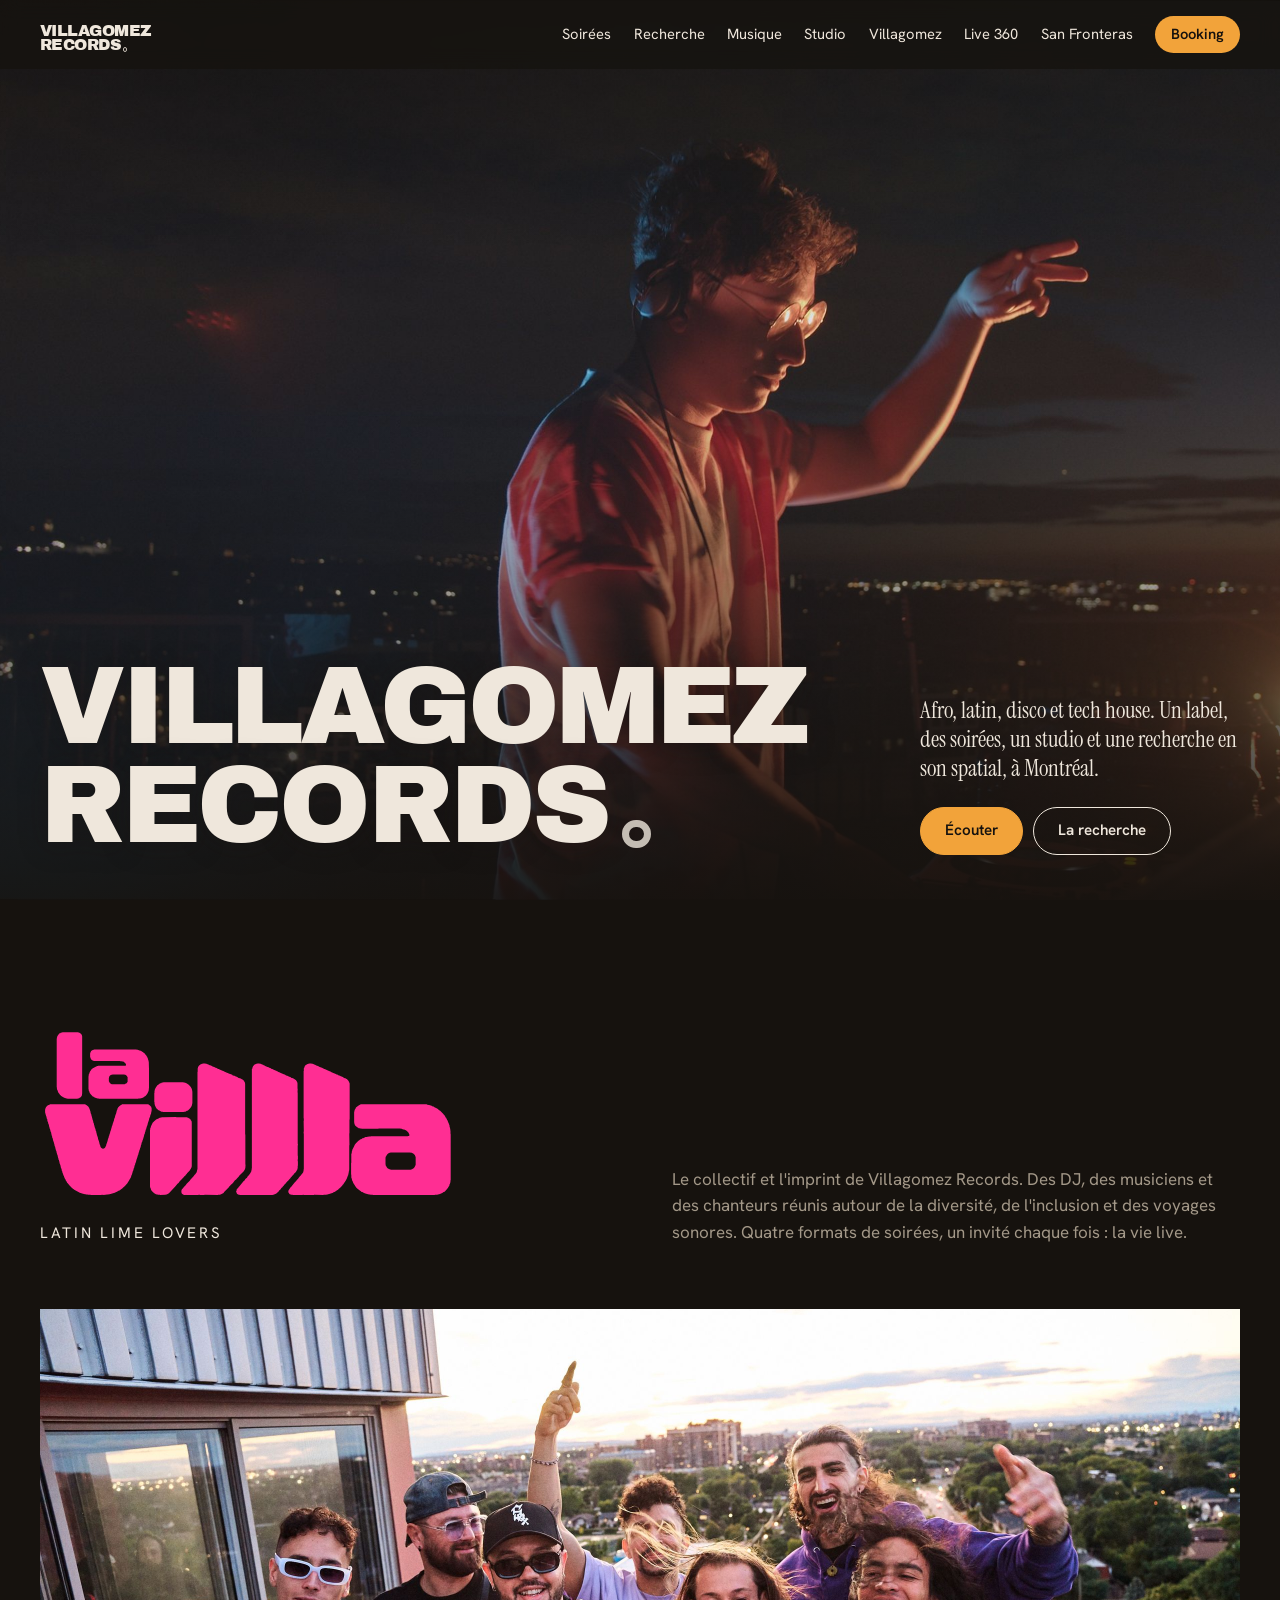
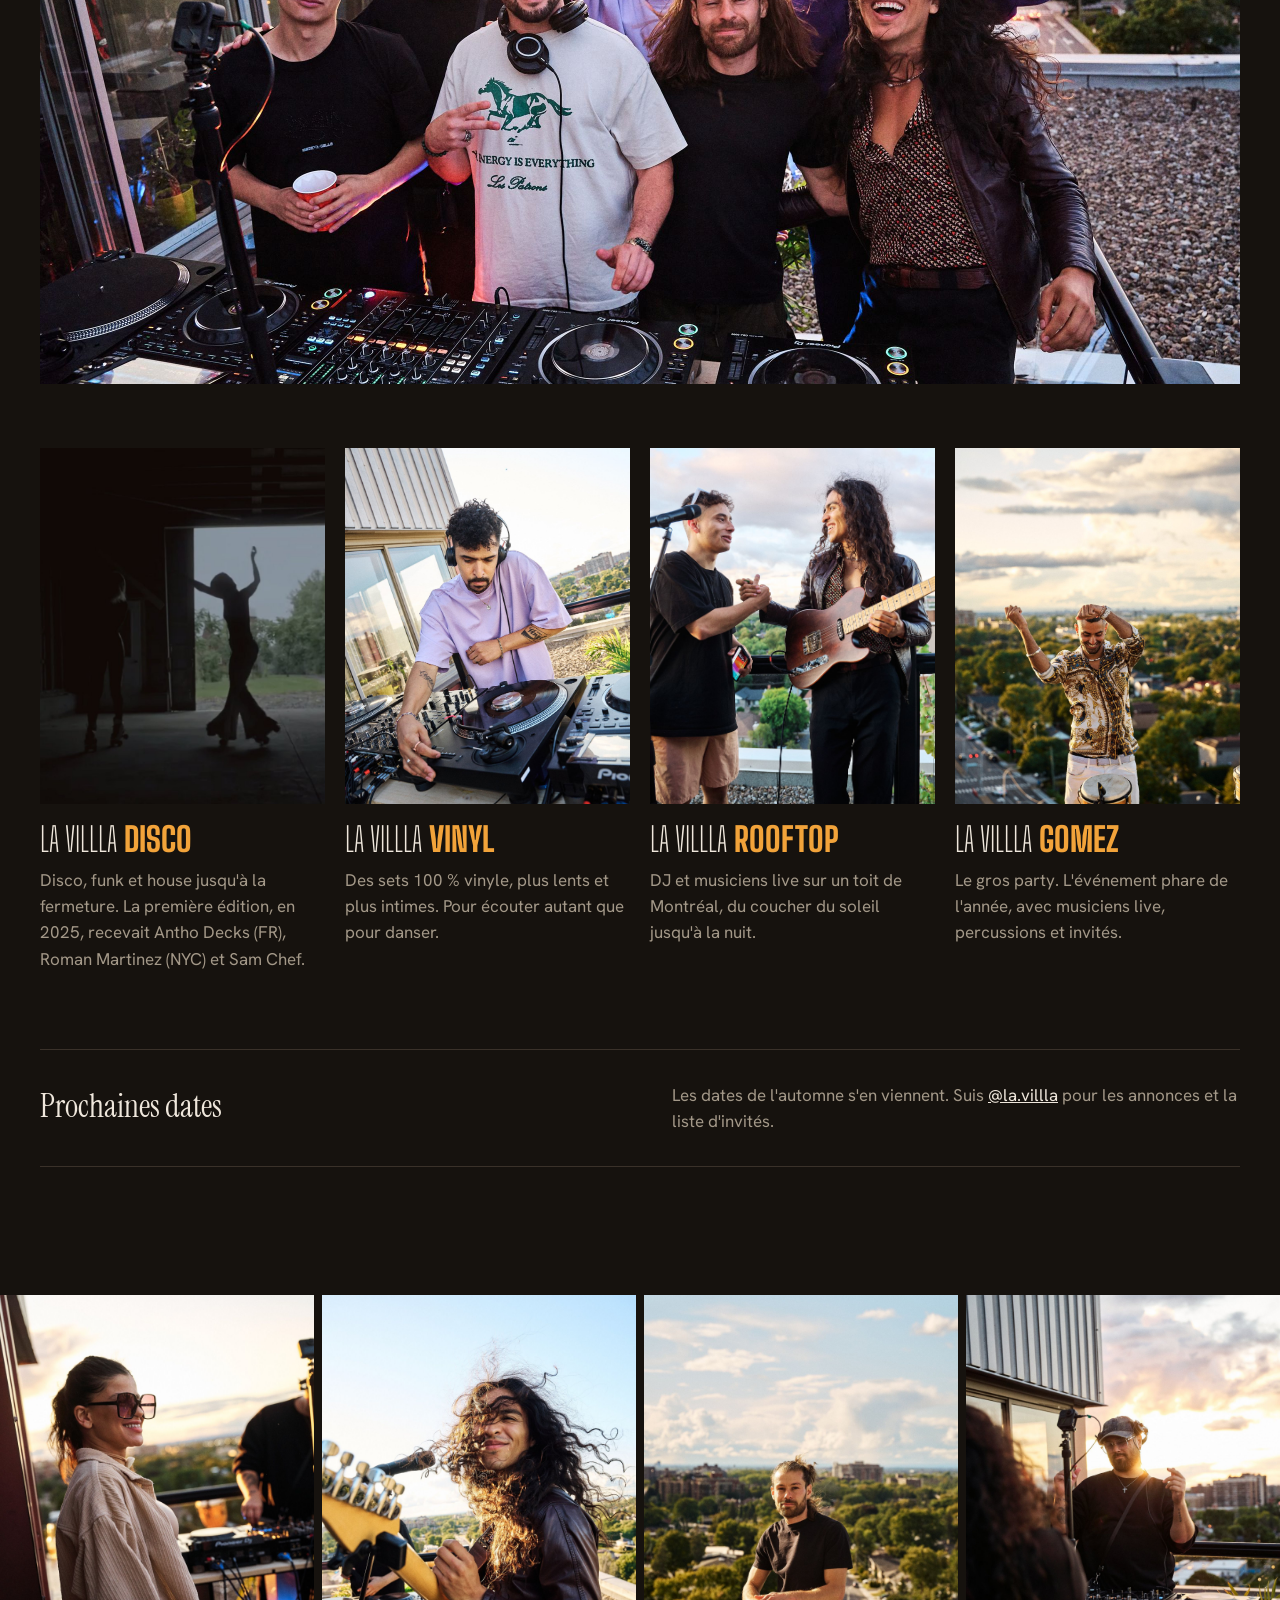
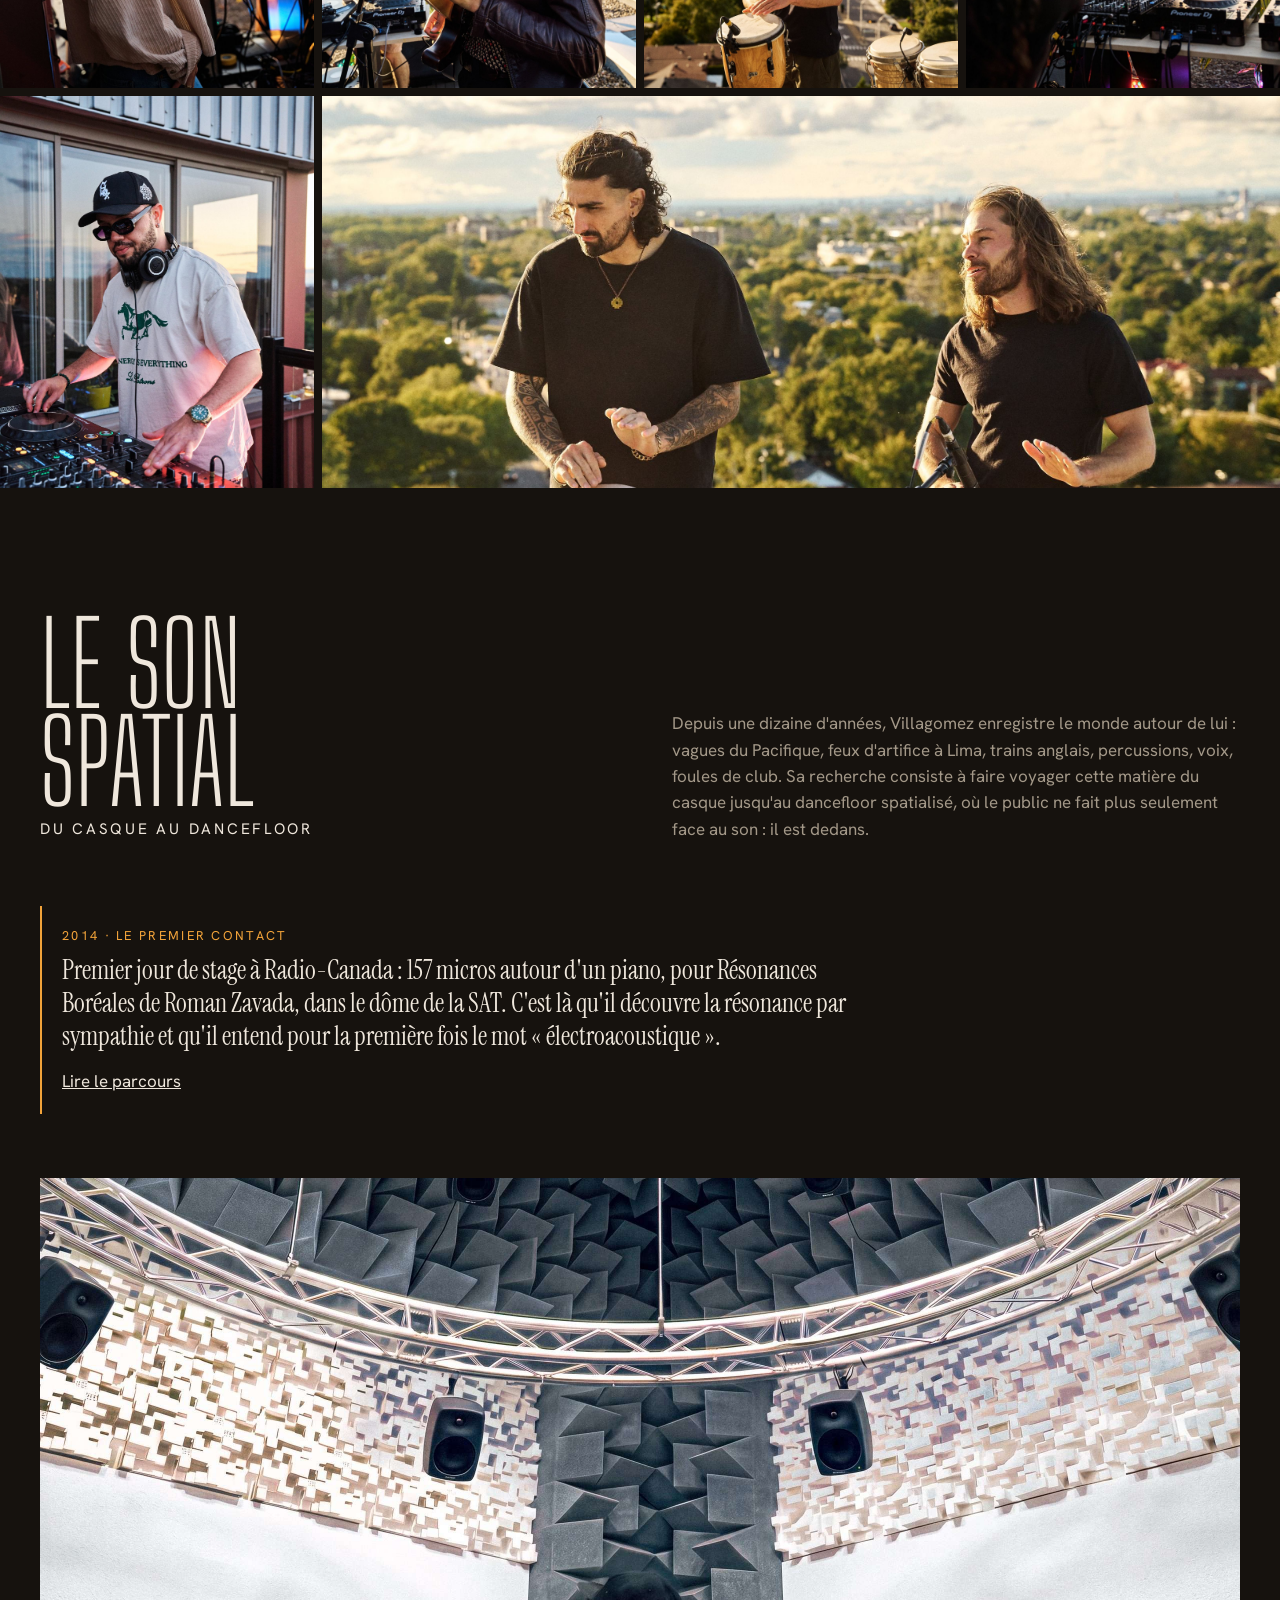
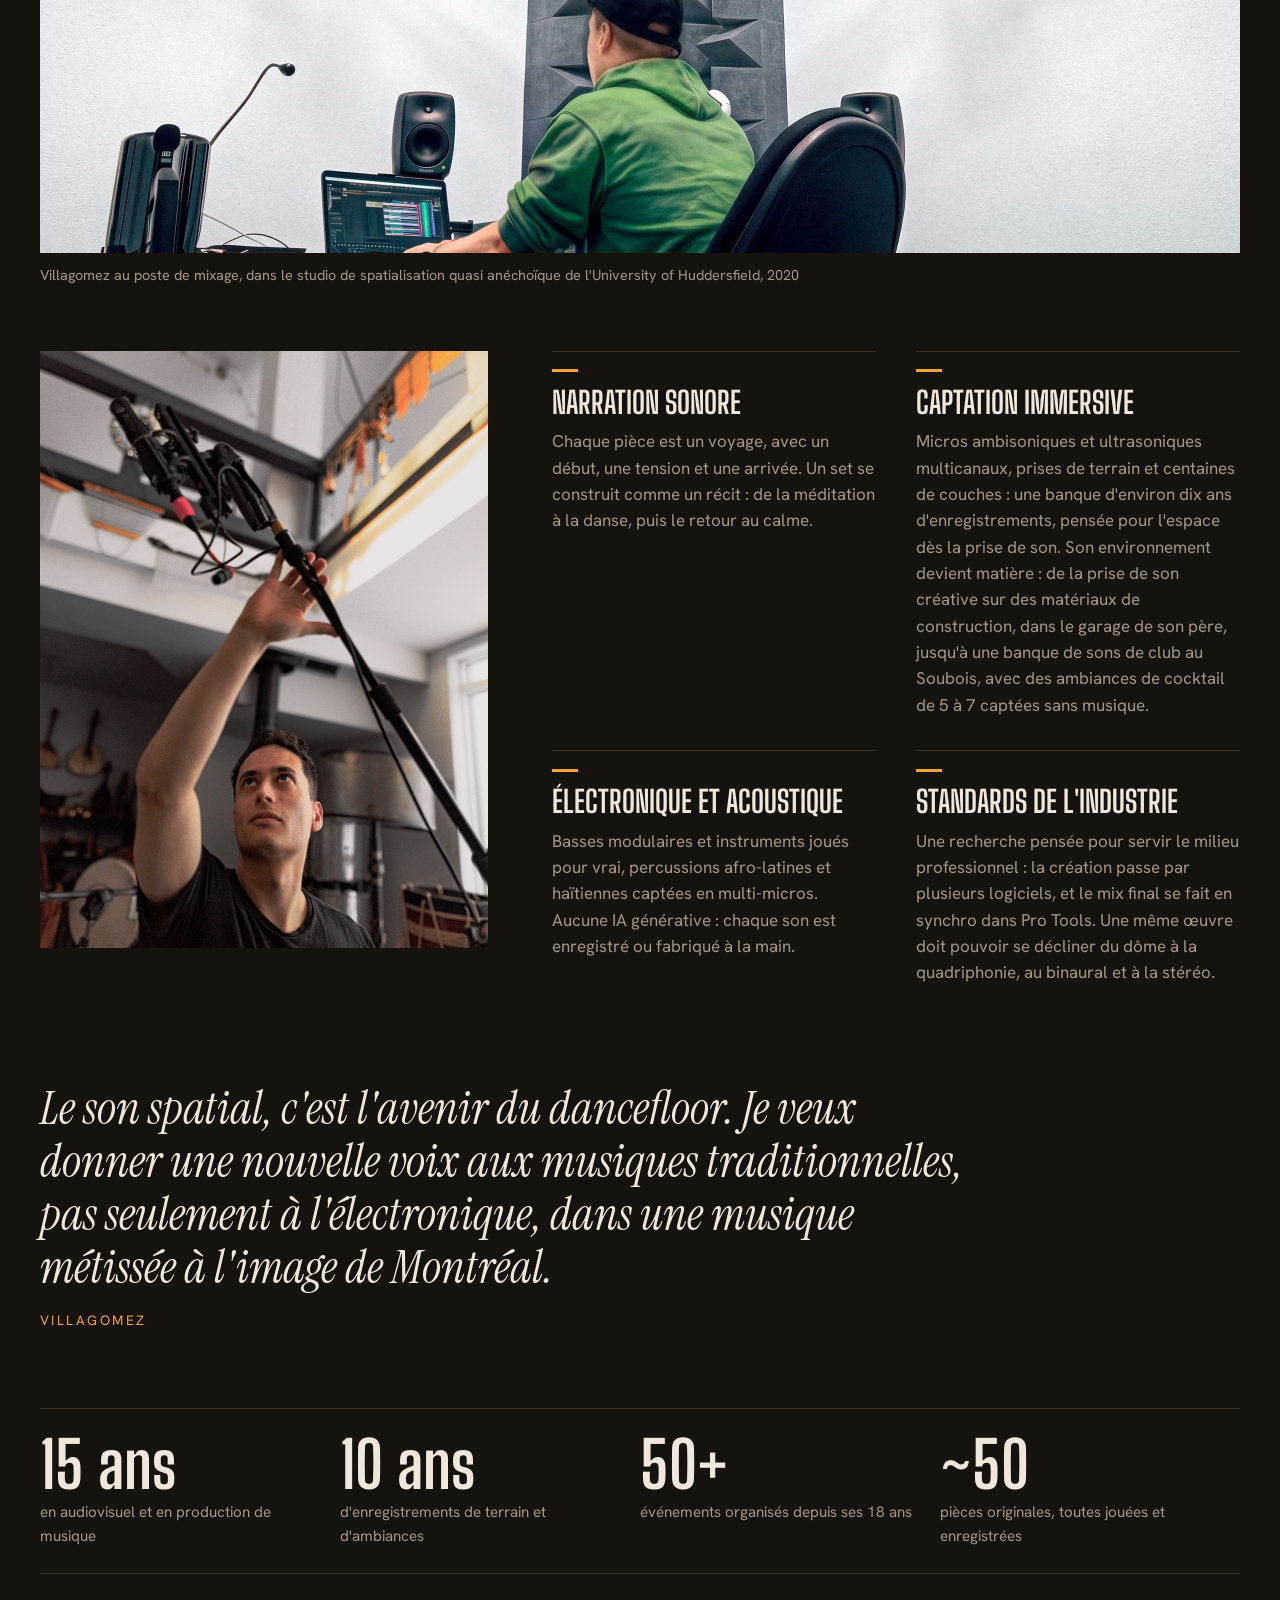
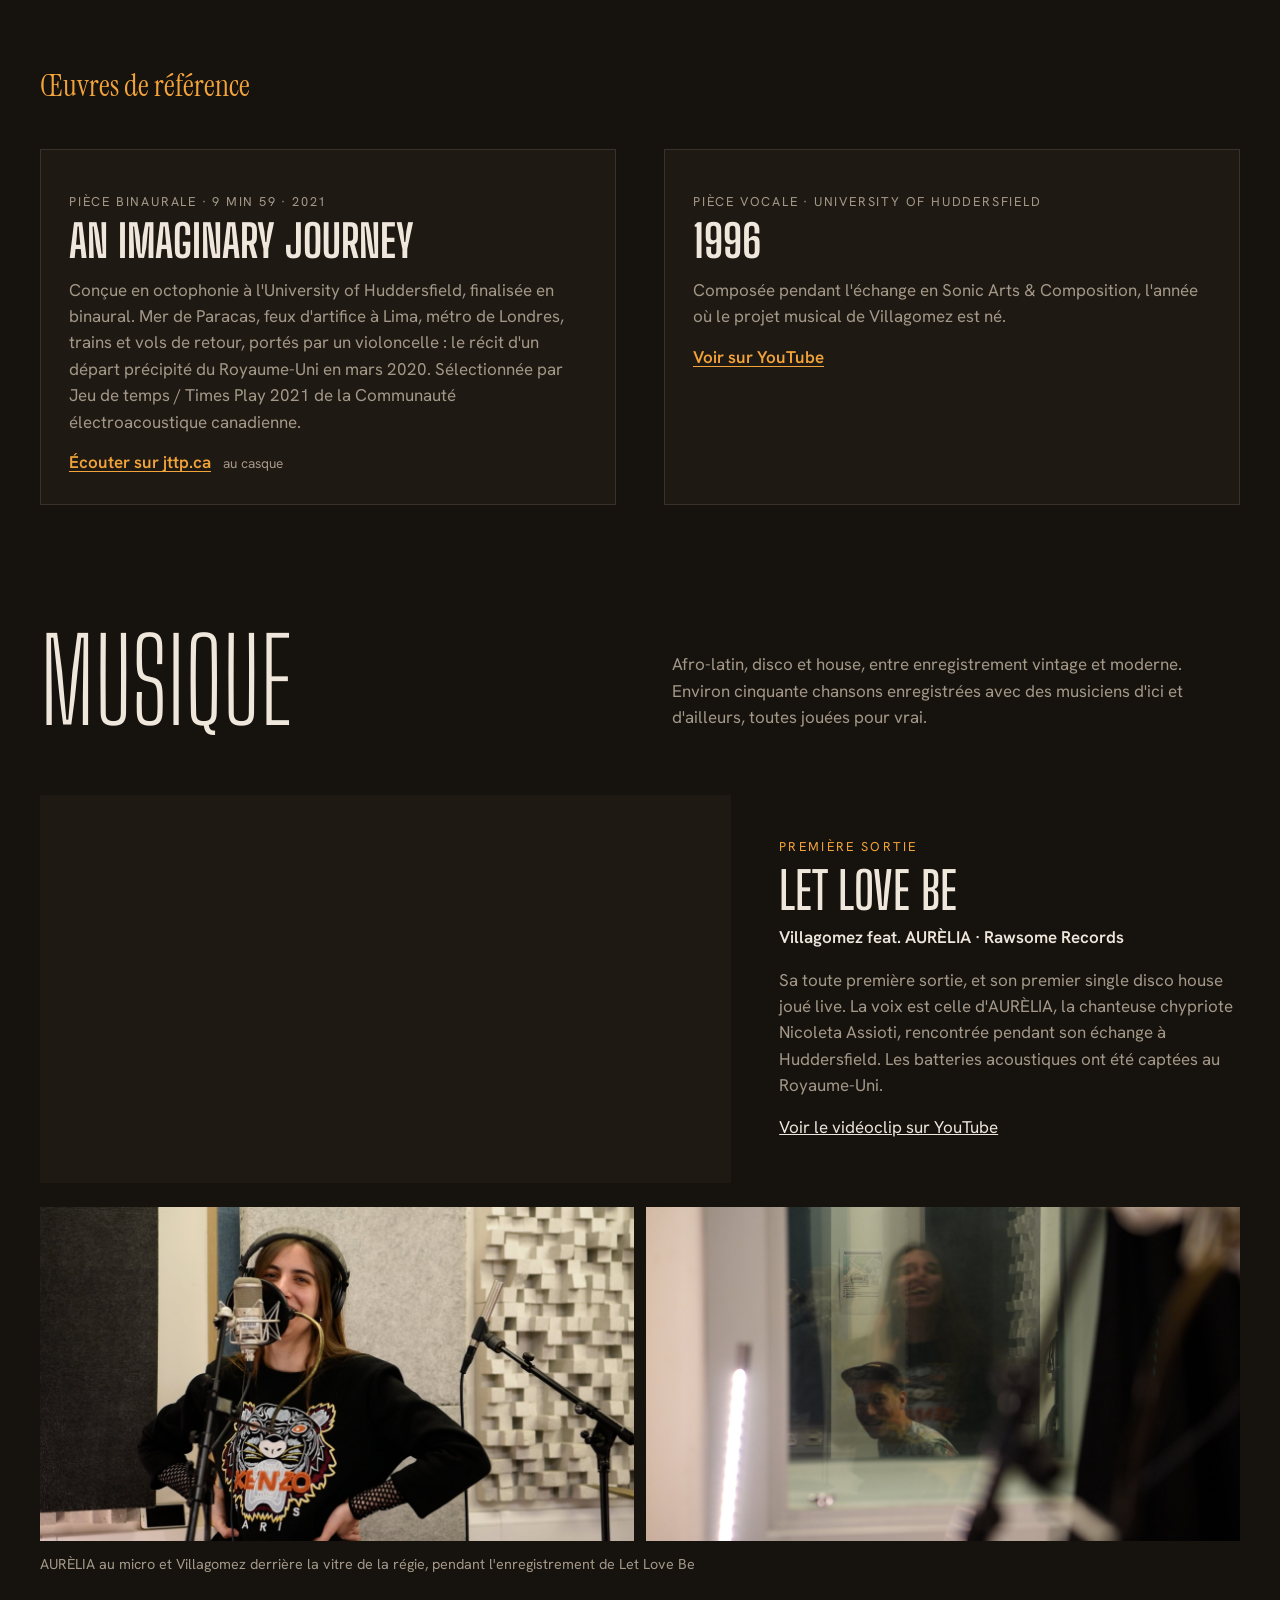
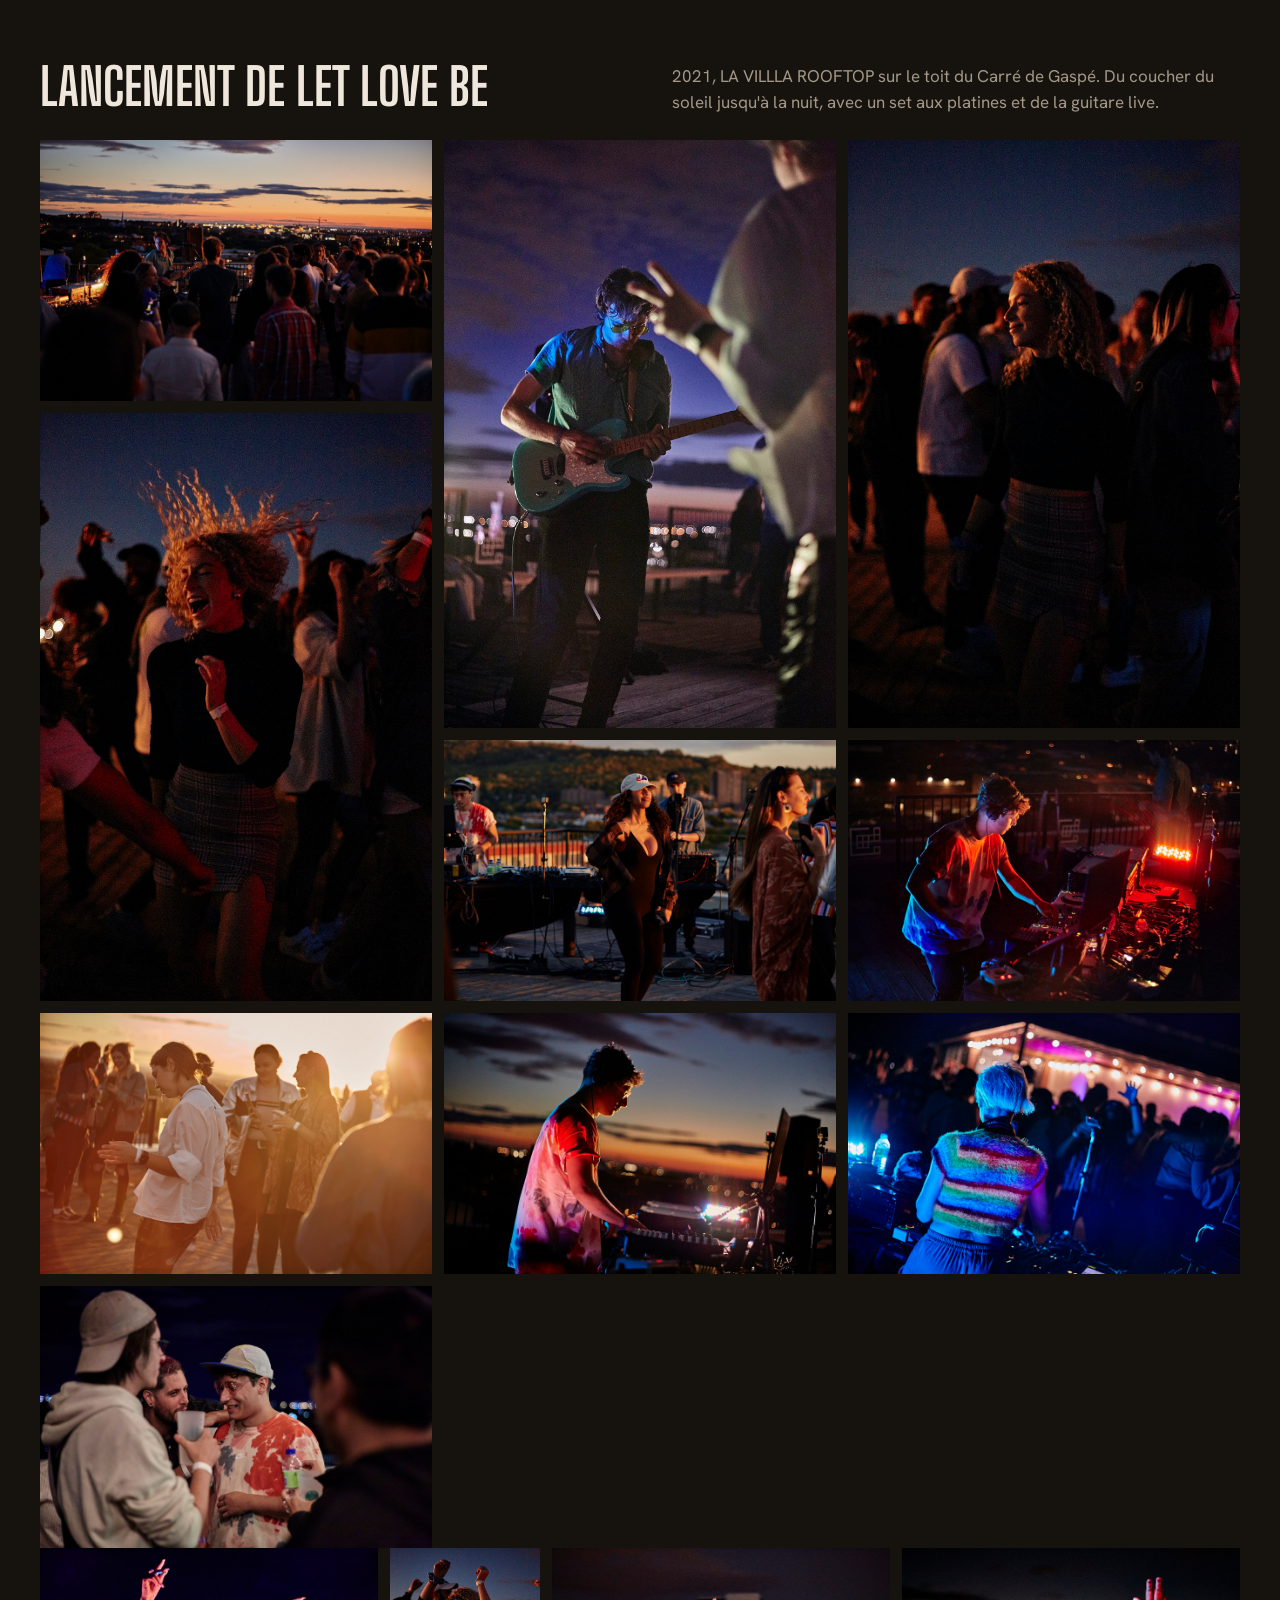
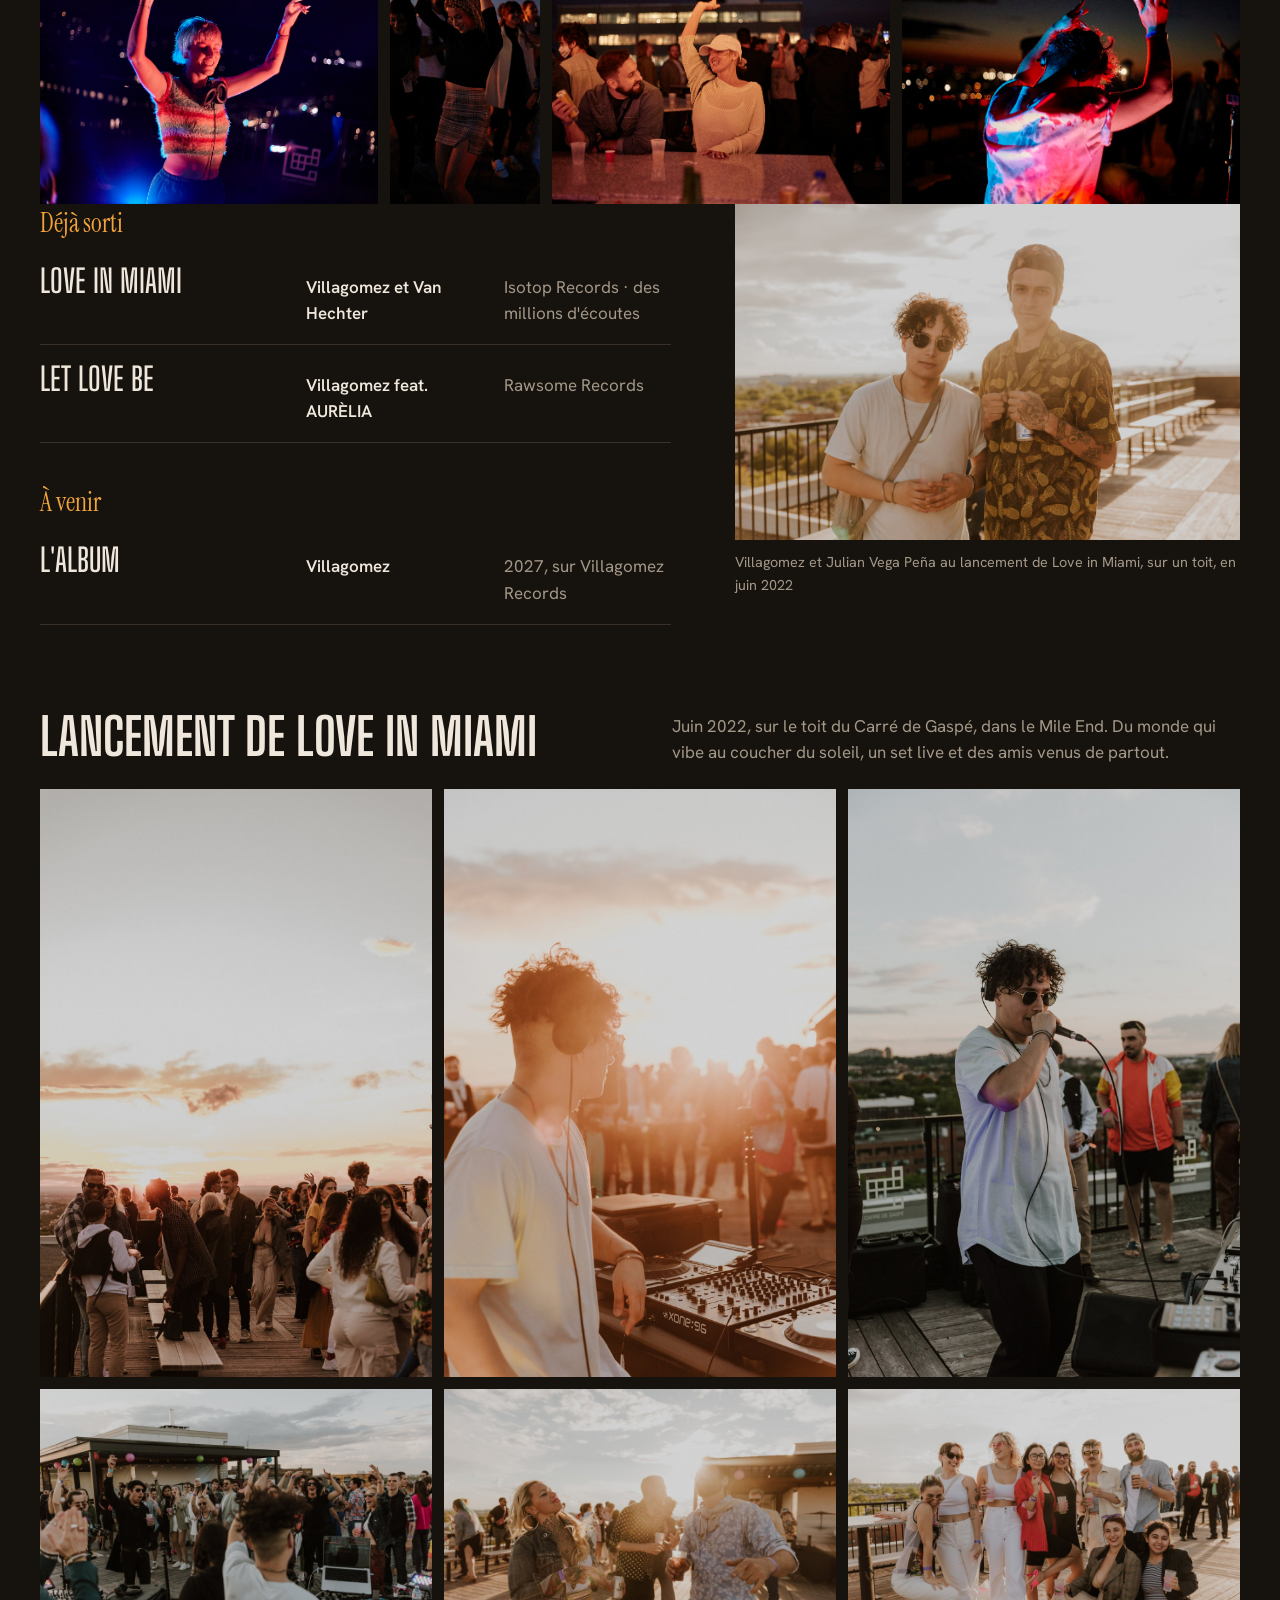
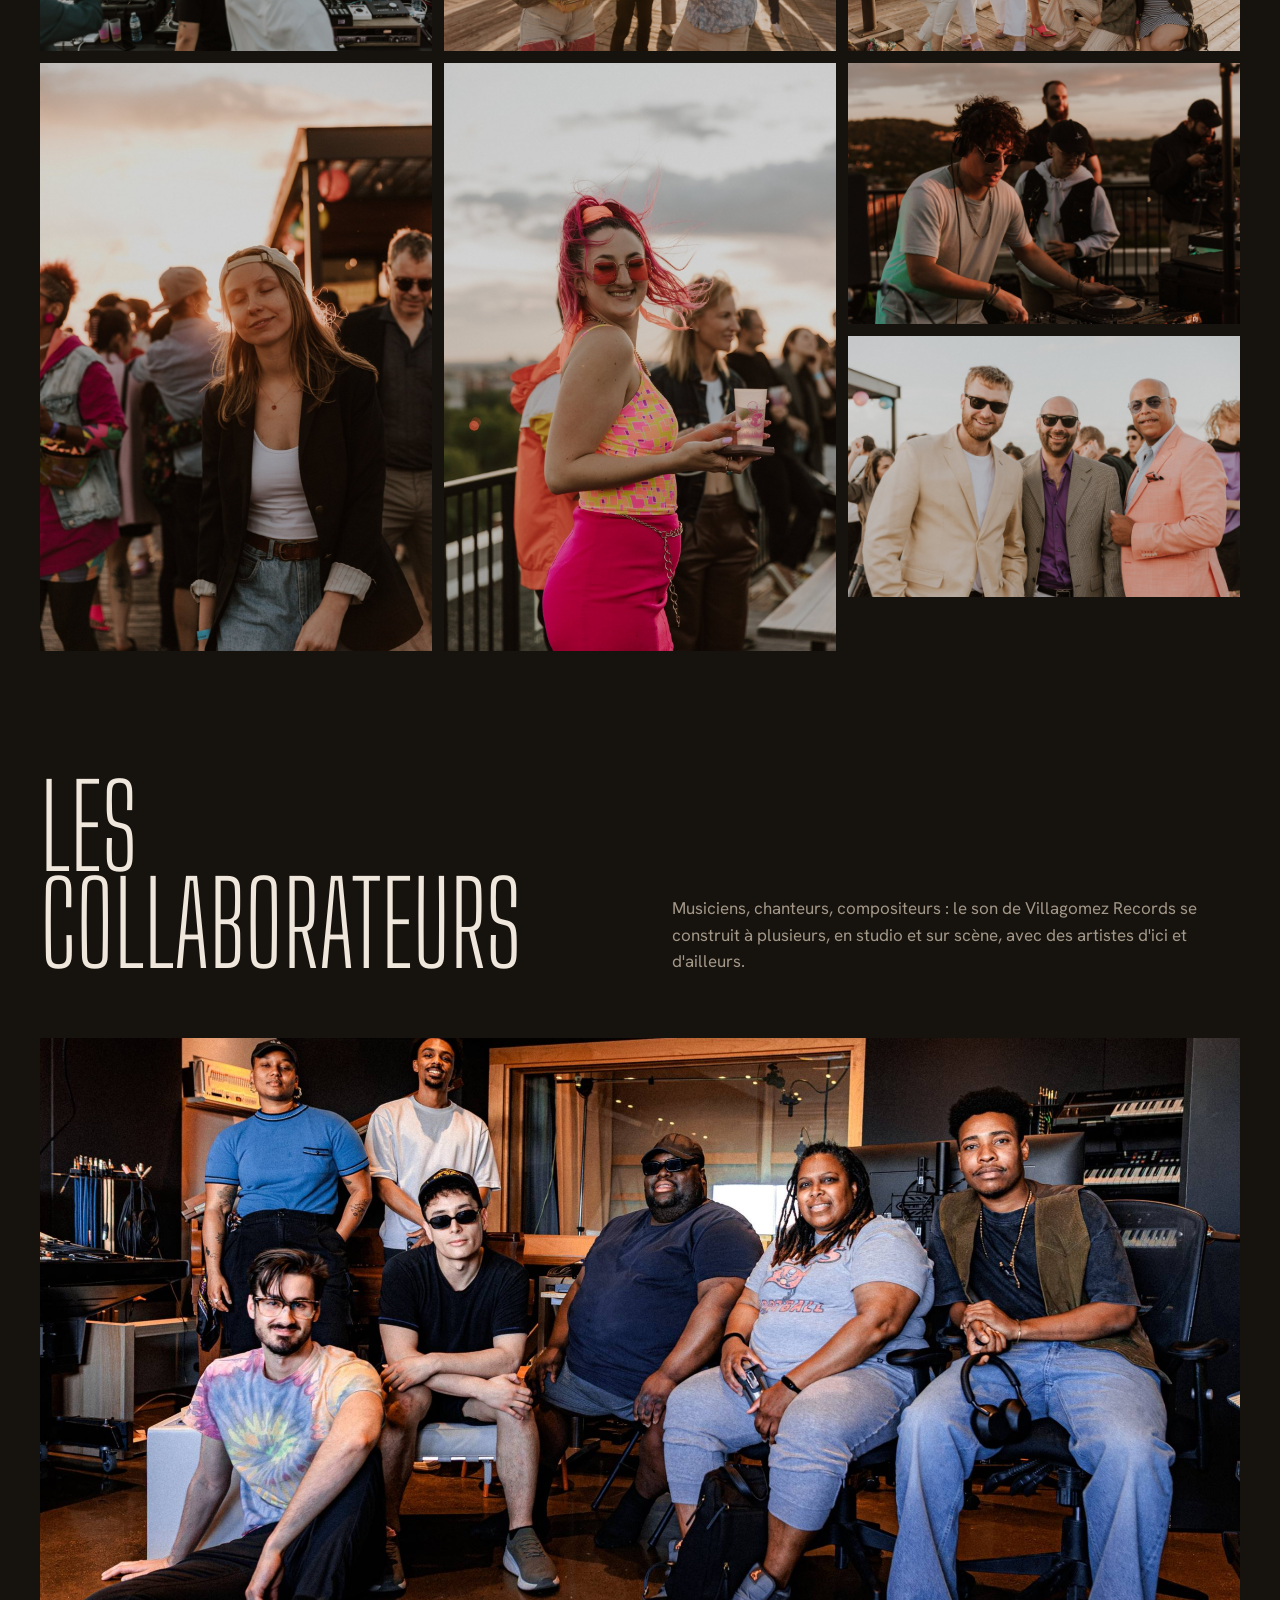
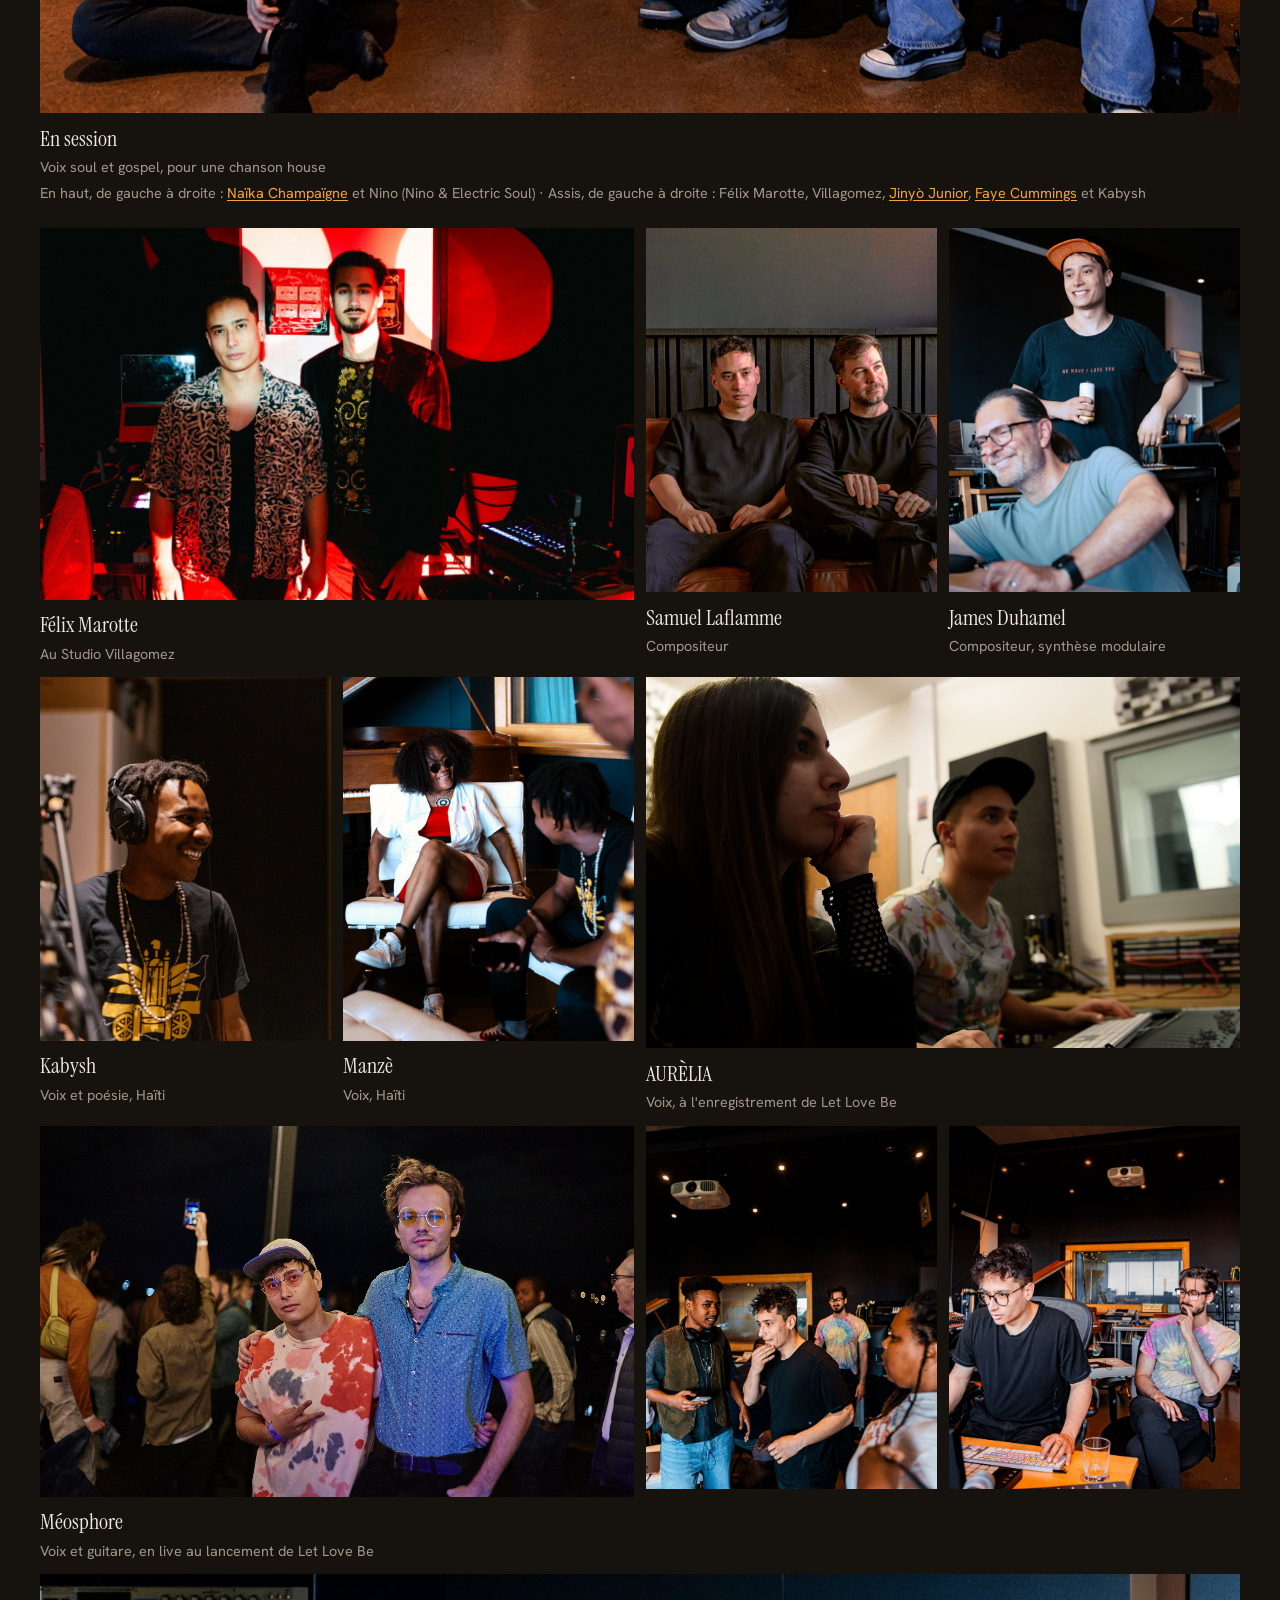
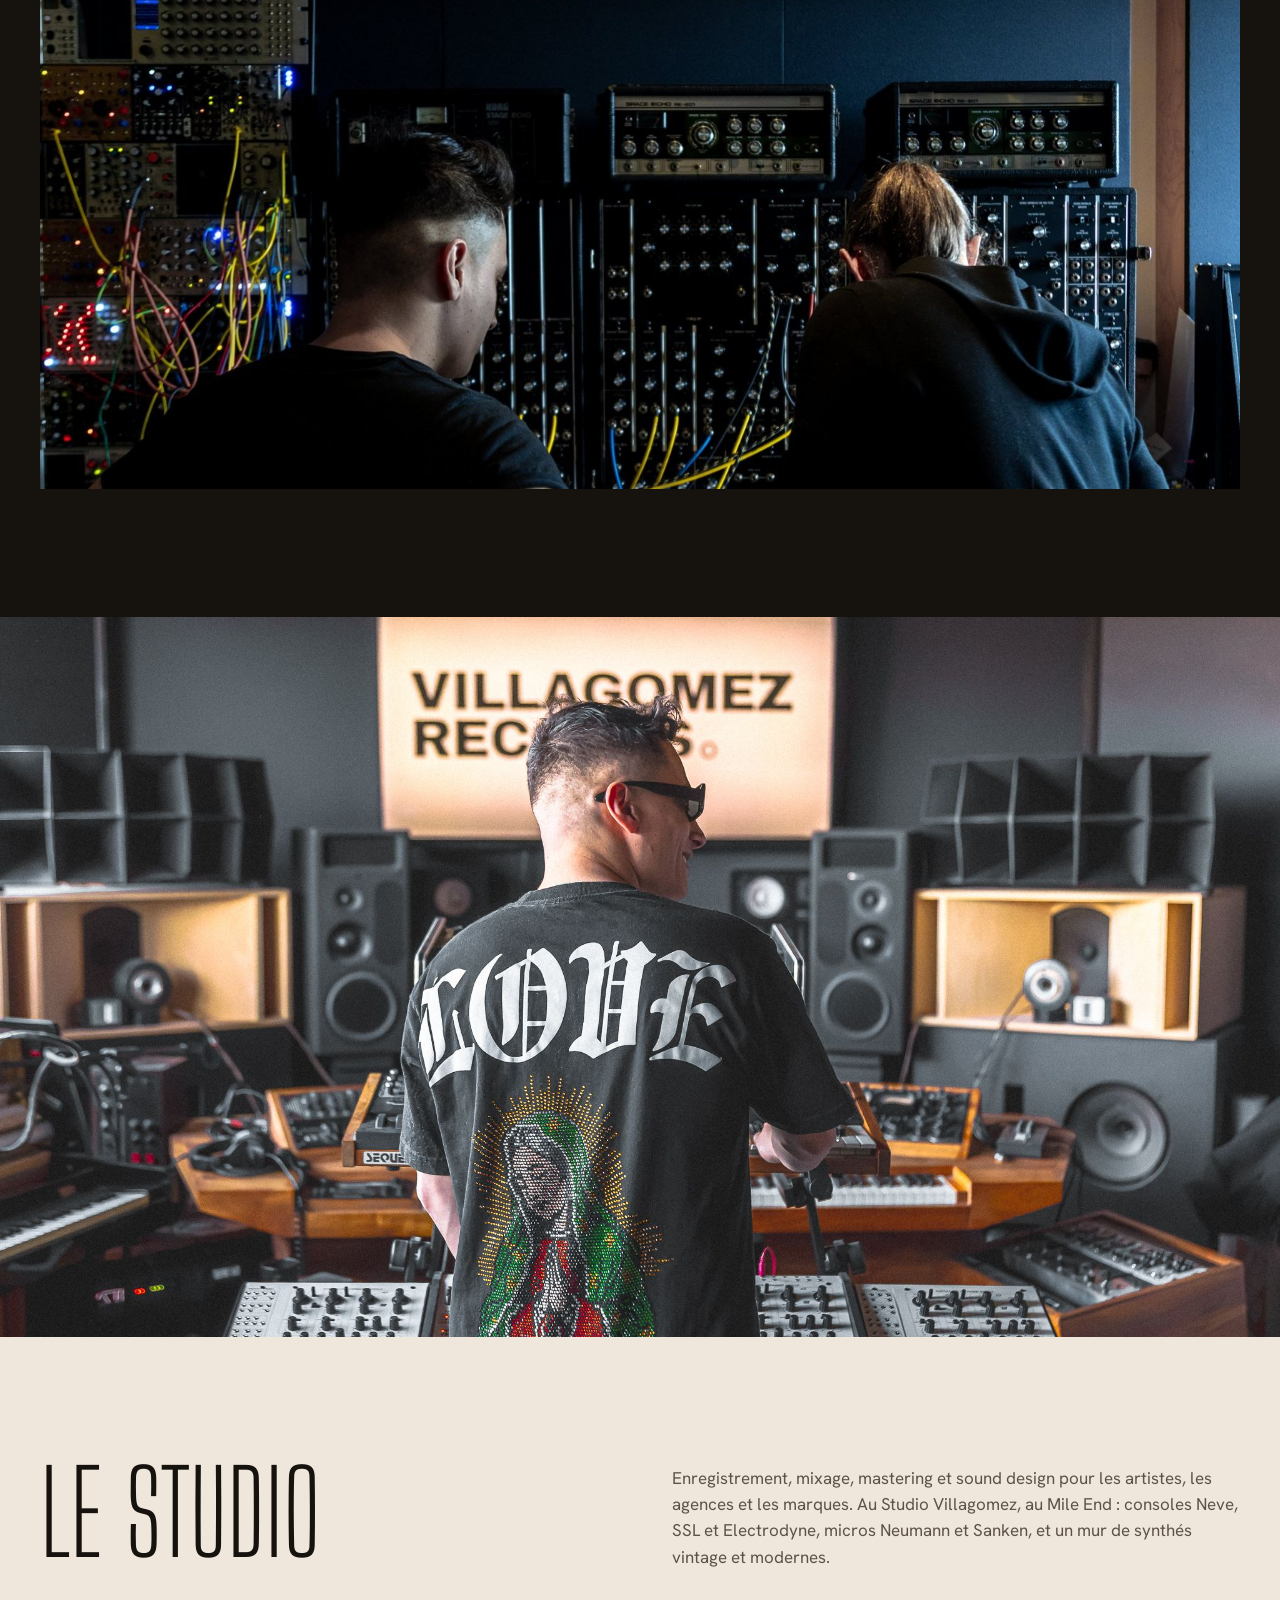
==== commit 280d50e3: "San Fronteras : section du blogue et premier article sur Kerri Chandler - /sanfronteras/ et /sanfron" ====
--- a/index.html
+++ b/index.html
@@ -26,6 +26,7 @@
       <a href="#studio">Studio</a>
       <a href="#villagomez">Villagomez</a>
       <a href="#live">Live 360</a>
+      <a href="/sanfronteras/">San Fronteras</a>
       <a class="topbar__cta" href="#contact">Booking</a>
       <button class="topbar__burger" type="button" aria-controls="menu" aria-expanded="false" aria-label="Ouvrir le menu">
         <span aria-hidden="true"></span><span aria-hidden="true"></span>
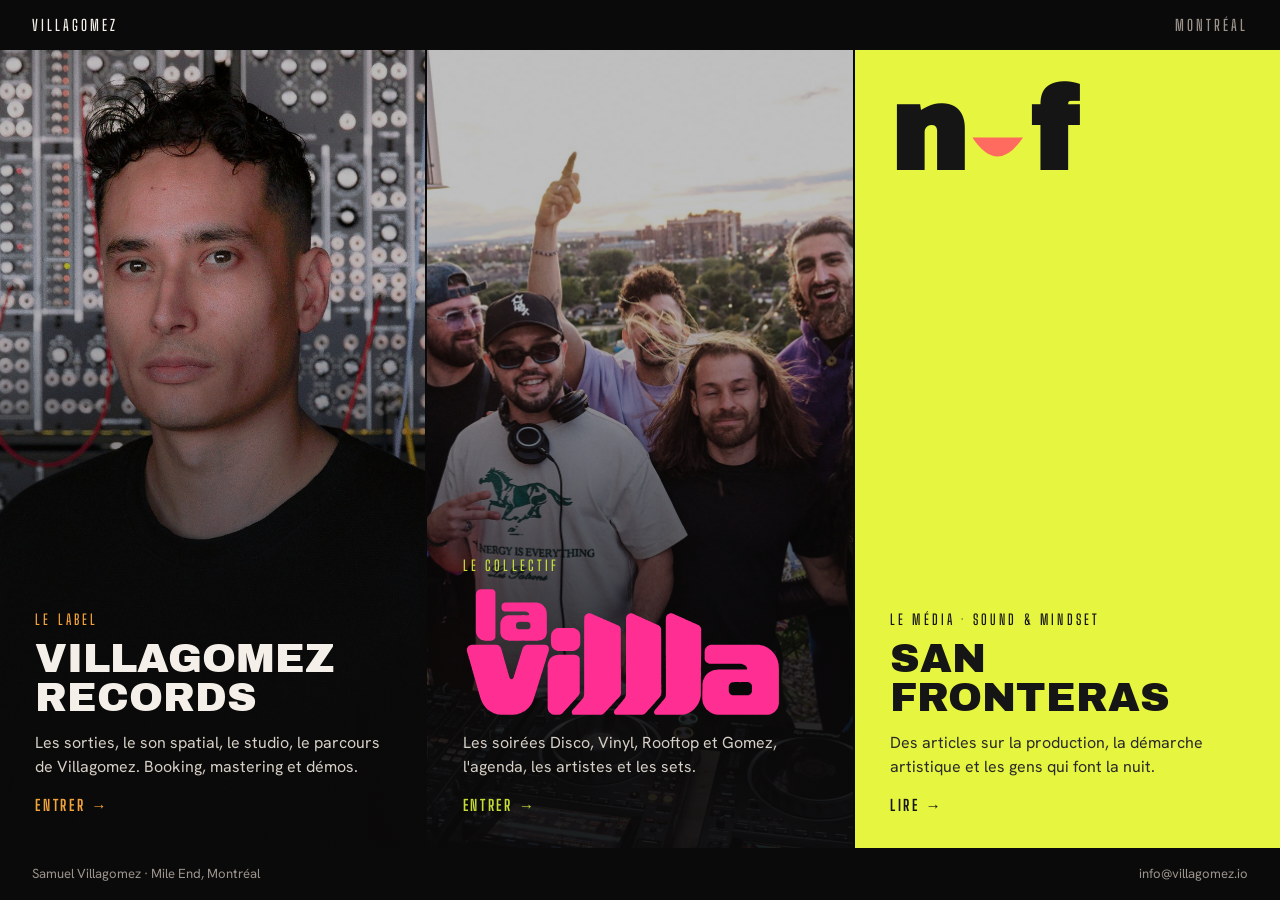
==== commit 6f07f706: "Trois sites distincts sous villagomez.io : /records/, /lavillla/ et /sanfronteras/ - /records/ : le " ====
--- a/index.html
+++ b/index.html
@@ -3,861 +3,95 @@
 <head>
   <meta charset="utf-8">
   <meta name="viewport" content="width=device-width, initial-scale=1">
-  <title>Villagomez Records | Label, son spatial, collectif LA VILLLA et studio</title>
-  <meta name="description" content="Villagomez : DJ, producteur, sound designer et ingénieur de mastering montréalais. Recherche en son spatial, enregistrements ambisoniques et narration sonore, du casque au dancefloor. Fondateur de Villagomez Records.">
+  <title>Villagomez | Records, la viLLLa, San Fronteras</title>
+  <meta name="description" content="Villagomez Records, le label. la viLLLa, le collectif de la nuit. San Fronteras, le média Sound & Mindset. Trois maisons fondées par Samuel Villagomez à Montréal.">
+  <link rel="canonical" href="https://villagomez.io/">
   <meta property="og:title" content="Villagomez">
-  <meta property="og:description" content="Son spatial, narration sonore et dancefloor. DJ, producteur et sound designer à Montréal, fondateur de Villagomez Records.">
+  <meta property="og:description" content="Le label, le collectif et le média de Samuel Villagomez, à Montréal.">
   <meta property="og:url" content="https://villagomez.io/">
   <meta property="og:image" content="https://villagomez.io/images/portrait-modulaire.jpg">
   <meta property="og:type" content="website">
-  <meta name="theme-color" content="#16120e">
-  <link rel="icon" href="favicon.svg" type="image/svg+xml">
-  <link rel="preload" href="fonts/big-shoulders-display.woff2" as="font" type="font/woff2" crossorigin>
-  <link rel="stylesheet" href="styles.css">
+  <meta name="theme-color" content="#0b0a0a">
+  <link rel="icon" href="/favicon.svg" type="image/svg+xml">
+  <style>
+    @font-face { font-family: "Archivo Black"; src: url("/fonts/archivo-black.woff2") format("woff2"); font-display: swap; }
+    @font-face { font-family: "Big Shoulders"; src: url("/fonts/big-shoulders-display.woff2") format("woff2"); font-weight: 100 900; font-display: swap; }
+    @font-face { font-family: "Hanken Grotesk"; src: url("/fonts/hanken-grotesk-latin-wght-normal.woff2") format("woff2"); font-weight: 100 900; font-display: swap; }
+    @font-face { font-family: "Instrument Serif"; font-style: italic; src: url("/fonts/instrument-serif-italic.woff2") format("woff2"); font-display: swap; }
+    *, *::before, *::after { box-sizing: border-box; }
+    html, body { height: 100%; }
+    body { margin: 0; background: #0b0a0a; color: #f4efe8; font: 400 1rem/1.5 "Hanken Grotesk", system-ui, sans-serif; display: flex; flex-direction: column; -webkit-font-smoothing: antialiased; }
+    a { color: inherit; text-decoration: none; }
+    a:focus-visible { outline: 2px solid #f4efe8; outline-offset: -6px; }
+    .top { display: flex; justify-content: space-between; align-items: baseline; gap: 1rem; padding: 1.1rem clamp(1rem, 3vw, 2rem); font: 600 .95rem/1 "Big Shoulders", "Arial Narrow", sans-serif; letter-spacing: .2em; text-transform: uppercase; }
+    .top span { color: #9b948c; }
+    .doors { flex: 1; display: grid; grid-template-columns: repeat(3, 1fr); gap: 2px; min-height: 0; }
+    .door { position: relative; overflow: hidden; display: flex; flex-direction: column; justify-content: flex-end; padding: clamp(1.2rem, 3vw, 2.2rem); min-height: 70svh; isolation: isolate; }
+    .door img.bg { position: absolute; inset: 0; width: 100%; height: 100%; object-fit: cover; z-index: -2; transition: transform .8s ease, filter .5s; filter: saturate(.85) brightness(.75); }
+    .door::before { content: ""; position: absolute; inset: 0; z-index: -1; background: linear-gradient(180deg, rgba(11,10,10,0) 30%, rgba(11,10,10,.88) 88%); }
+    .door:hover img.bg, .door:focus-visible img.bg { transform: scale(1.04); filter: saturate(1) brightness(.9); }
+    .door__what { font: 600 .9rem/1 "Big Shoulders", "Arial Narrow", sans-serif; letter-spacing: .22em; text-transform: uppercase; margin: 0 0 .8rem; }
+    .door h2 { margin: 0; font: 400 clamp(1.8rem, 3.2vw, 2.8rem)/.95 "Archivo Black", "Arial Black", sans-serif; text-transform: uppercase; }
+    .door p.lede { margin: .8rem 0 0; max-width: 24rem; color: #d6cfc6; }
+    .door__go { margin-top: 1.2rem; font: 700 .95rem/1 "Big Shoulders", "Arial Narrow", sans-serif; letter-spacing: .18em; text-transform: uppercase; }
+    .door__go::after { content: " →"; }
+    .door--records { background: #16120e; }
+    .door--records .door__what, .door--records .door__go { color: #f2a33a; }
+    .door--villa { background: #2b0f1e; }
+    .door--villa .door__what, .door--villa .door__go { color: #c6dd36; }
+    .door--villa h2 { line-height: 0; }
+    .door--villa h2 img { width: min(20rem, 100%); height: auto; }
+    .door--sf { background: #E6F53F; color: #151515; }
+    .door--sf::before { background: none; }
+    .door--sf .door__what { color: #151515; }
+    .door--sf p.lede { color: #2a2a2a; }
+    .door--sf .door__go { color: #151515; }
+    .nf { display: inline-flex; align-items: flex-end; font: 800 clamp(4rem, 9vw, 7.5rem)/.8 "Archivo Black", sans-serif; letter-spacing: -.03em; margin-bottom: auto; }
+    .nf svg { width: .55em; height: auto; margin: 0 .02em .06em; }
+    footer { padding: 1rem clamp(1rem, 3vw, 2rem); color: #9b948c; font-size: .82rem; display: flex; flex-wrap: wrap; gap: .4rem 1.4rem; justify-content: space-between; }
+    footer a:hover { color: #f4efe8; }
+    @media (max-width: 860px) {
+      .doors { grid-template-columns: 1fr; }
+      .door { min-height: 62svh; }
+      .door--sf { min-height: 48svh; }
+    }
+  </style>
 </head>
 <body>
-
-  <header class="topbar">
-    <a class="topbar__home" href="#top" aria-label="Villagomez Records, accueil"><span class="vrlogo"><span>Villagomez</span><span>Records<i class="vrlogo__dot" aria-hidden="true"></i></span></span></a>
-    <nav aria-label="Sections">
-      <a href="#soirees">Soirées</a>
-      <a href="#recherche">Recherche</a>
-      <a href="#musique">Musique</a>
-      <a href="#studio">Studio</a>
-      <a href="#villagomez">Villagomez</a>
-      <a href="#live">Live 360</a>
-      <a href="/sanfronteras/">San Fronteras</a>
-      <a class="topbar__cta" href="#contact">Booking</a>
-      <button class="topbar__burger" type="button" aria-controls="menu" aria-expanded="false" aria-label="Ouvrir le menu">
-        <span aria-hidden="true"></span><span aria-hidden="true"></span>
-      </button>
-    </nav>
+  <header class="top">
+    <a href="/">Villagomez</a>
+    <span>Montréal</span>
   </header>
 
-  <!-- Menu mobile : rempli par le script en bas de page à partir des liens du menu du haut -->
-  <div class="menu" id="menu" hidden>
-    <nav class="menu__links" aria-label="Menu"></nav>
-    <p class="menu__foot"><a href="mailto:info@villagomez.io">info@villagomez.io</a></p>
-  </div>
+  <main class="doors">
+    <a class="door door--records" href="/records/">
+      <img class="bg" src="/images/portrait-modulaire.jpg" alt="" onerror="this.remove()">
+      <p class="door__what">Le label</p>
+      <h2>Villagomez<br>Records</h2>
+      <p class="lede">Les sorties, le son spatial, le studio, le parcours de Villagomez. Booking, mastering et démos.</p>
+      <span class="door__go">Entrer</span>
+    </a>
 
-  <main id="top">
+    <a class="door door--villa" href="/lavillla/">
+      <img class="bg" src="/images/collectif.jpg" alt="" onerror="this.remove()">
+      <p class="door__what">Le collectif</p>
+      <h2><img src="/images/la-villla-logo-rose.svg" alt="la viLLLa" width="2042" height="840"></h2>
+      <p class="lede">Les soirées Disco, Vinyl, Rooftop et Gomez, l'agenda, les artistes et les sets.</p>
+      <span class="door__go">Entrer</span>
+    </a>
 
-    <!-- Ouverture : vidéo plein écran -->
-    <section class="hero">
-      <video class="hero__video" autoplay muted loop playsinline preload="metadata" poster="images/hero.jpg" aria-hidden="true">
-        <source src="images/hero.webm" type="video/webm">
-        <source src="images/hero.mp4" type="video/mp4">
-      </video>
-      <div class="hero__inner">
-        <h1 class="hero__title" aria-label="Villagomez Records"><span class="vrlogo" aria-hidden="true"><span>Villagomez</span><span>Records<i class="vrlogo__dot"></i></span></span></h1>
-        <div class="hero__side">
-          <p>Afro, latin, disco et tech house. Un label, des soirées, un studio et une recherche en son spatial, à Montréal.</p>
-          <p class="hero__actions">
-            <a class="btn btn--amber" href="#musique">Écouter</a>
-            <a class="btn" href="#recherche">La recherche</a>
-          </p>
-        </div>
-      </div>
-    </section>
-
-    <!-- LA VILLLA : collectif, soirées et imprint -->
-    <section id="soirees" class="nights">
-      <div class="wrap">
-        <header class="section-head">
-          <div>
-            <h2 class="lavillla-logo"><img src="images/la-villla-logo-rose.svg" alt="LA VILLLA" width="2042" height="840"></h2>
-            <p class="slogan">Latin Lime Lovers</p>
-          </div>
-          <p>Le collectif et l'imprint de Villagomez Records. Des DJ, des musiciens et des chanteurs réunis autour de la diversité, de l'inclusion et des voyages sonores. Quatre formats de soirées, un invité chaque fois : la vie live.</p>
-        </header>
-
-        <figure class="ph collective" data-file="images/collectif.jpg" data-credit="Philippe Manh Nguyen" data-credit-url="https://www.instagram.com/philippemanh/"><img src="images/collectif.jpg" alt="Le collectif LA VILLLA réuni autour des platines sur un toit de Montréal" loading="lazy" onerror="this.remove()"></figure>
-
-        <div class="nights__grid">
-          <article class="night">
-            <figure class="ph" data-file="images/disco.jpg" data-credit="Adrian Villagomez"><img src="images/disco.jpg" alt="Soirée LA VILLLA DISCO" loading="lazy" onerror="this.remove()"></figure>
-            <h3>LA VILLLA <strong>Disco</strong></h3>
-            <p>Disco, funk et house jusqu'à la fermeture. La première édition, en 2025, recevait Antho Decks (FR), Roman Martinez (NYC) et Sam Chef.</p>
-          </article>
-          <article class="night">
-            <figure class="ph" data-file="images/vinyl.jpg" data-credit="Philippe Manh Nguyen" data-credit-url="https://www.instagram.com/philippemanh/"><img src="images/vinyl.jpg" alt="Set LA VILLLA VINYL" loading="lazy" onerror="this.remove()"></figure>
-            <h3>LA VILLLA <strong>Vinyl</strong></h3>
-            <p>Des sets 100 % vinyle, plus lents et plus intimes. Pour écouter autant que pour danser.</p>
-          </article>
-          <article class="night">
-            <figure class="ph" data-file="images/rooftop.jpg" data-credit="Philippe Manh Nguyen" data-credit-url="https://www.instagram.com/philippemanh/"><img src="images/rooftop.jpg" alt="Musiciens live sur un toit de Montréal au coucher du soleil, LA VILLLA ROOFTOP" loading="lazy" onerror="this.remove()"></figure>
-            <h3>LA VILLLA <strong>Rooftop</strong></h3>
-            <p>DJ et musiciens live sur un toit de Montréal, du coucher du soleil jusqu'à la nuit.</p>
-          </article>
-          <article class="night">
-            <figure class="ph" data-file="images/gomez.jpg" data-credit="Philippe Manh Nguyen" data-credit-url="https://www.instagram.com/philippemanh/"><img src="images/gomez.jpg" alt="Party LA VILLLA GOMEZ" loading="lazy" onerror="this.remove()"></figure>
-            <h3>LA VILLLA <strong>Gomez</strong></h3>
-            <p>Le gros party. L'événement phare de l'année, avec musiciens live, percussions et invités.</p>
-          </article>
-        </div>
-
-        <div class="dates">
-          <h3>Prochaines dates</h3>
-          <p class="dates__empty">Les dates de l'automne s'en viennent. Suis <a href="https://www.instagram.com/la.villla/" rel="noopener">@la.villla</a> pour les annonces et la liste d'invités.</p>
-        </div>
-      </div>
-
-      <div class="strip">
-        <figure class="ph" data-file="images/soiree-01.jpg" data-credit="Philippe Manh Nguyen" data-credit-url="https://www.instagram.com/philippemanh/"><img src="images/soiree-01.jpg" alt="Soirée LA VILLLA ROOFTOP sur un toit de Montréal" loading="lazy" onerror="this.remove()"></figure>
-        <figure class="ph" data-file="images/soiree-02.jpg" data-credit="Philippe Manh Nguyen" data-credit-url="https://www.instagram.com/philippemanh/"><img src="images/soiree-02.jpg" alt="Soirée LA VILLLA ROOFTOP sur un toit de Montréal" loading="lazy" onerror="this.remove()"></figure>
-        <figure class="ph" data-file="images/soiree-03.jpg" data-credit="Philippe Manh Nguyen" data-credit-url="https://www.instagram.com/philippemanh/"><img src="images/soiree-03.jpg" alt="Soirée LA VILLLA ROOFTOP sur un toit de Montréal" loading="lazy" onerror="this.remove()"></figure>
-        <figure class="ph" data-file="images/soiree-04.jpg" data-credit="Philippe Manh Nguyen" data-credit-url="https://www.instagram.com/philippemanh/"><img src="images/soiree-04.jpg" alt="Soirée LA VILLLA ROOFTOP sur un toit de Montréal" loading="lazy" onerror="this.remove()"></figure>
-        <figure class="ph strip__duo" data-file="images/soiree-05.jpg" data-credit="Philippe Manh Nguyen" data-credit-url="https://www.instagram.com/philippemanh/"><img src="images/soiree-05.jpg" alt="DJ aux platines pendant LA VILLLA ROOFTOP" loading="lazy" onerror="this.remove()"></figure>
-        <figure class="ph strip__wide" data-file="images/soiree-07.jpg" data-credit="Philippe Manh Nguyen" data-credit-url="https://www.instagram.com/philippemanh/"><img src="images/soiree-07.jpg" alt="Deux percussionnistes aux congas et aux bongos sur un toit de Montréal, LA VILLLA ROOFTOP" loading="lazy" onerror="this.remove()"></figure>
-      </div>
-    </section>
-
-    <!-- Recherche : son spatial -->
-    <section id="recherche" class="research">
-      <div class="wrap">
-        <header class="section-head">
-          <div>
-            <h2>Le son<br>spatial</h2>
-            <p class="slogan">Du casque au dancefloor</p>
-          </div>
-          <p>Depuis une dizaine d'années, Villagomez enregistre le monde autour de lui : vagues du Pacifique, feux d'artifice à Lima, trains anglais, percussions, voix, foules de club. Sa recherche consiste à faire voyager cette matière du casque jusqu'au dancefloor spatialisé, où le public ne fait plus seulement face au son : il est dedans.</p>
-        </header>
-
-        <aside class="origin" aria-label="Le premier contact avec la SAT">
-          <p class="origin__kicker">2014 · Le premier contact</p>
-          <p class="origin__text">Premier jour de stage à Radio-Canada : 157 micros autour d'un piano, pour Résonances Boréales de Roman Zavada, dans le dôme de la SAT. C'est là qu'il découvre la résonance par sympathie et qu'il entend pour la première fois le mot « électroacoustique ».</p>
-          <a class="link" href="#villagomez">Lire le parcours</a>
-        </aside>
-        <figure class="research__photo">
-          <div class="ph" data-file="images/recherche-spatialisation.jpg"><img src="images/recherche-spatialisation.jpg" alt="Villagomez, de dos en casquette et chandail vert, au poste de mixage sous un anneau de haut-parleurs suspendus, dans un studio aux murs couverts de mousse acoustique" loading="lazy" onerror="this.remove()"></div>
-          <figcaption>Villagomez au poste de mixage, dans le studio de spatialisation quasi anéchoïque de l'University of Huddersfield, 2020</figcaption>
-        </figure>
-
-        <div class="research__grid">
-          <figure class="ph research__side" data-file="images/recherche-captation.jpg"><img src="images/recherche-captation.jpg" alt="Villagomez lève à bout de bras une perche portant un réseau de micros, dans une grande salle remplie de percussions" loading="lazy" onerror="this.remove()"></figure>
-          <div class="pillars">
-            <article>
-              <h3>Narration sonore</h3>
-              <p>Chaque pièce est un voyage, avec un début, une tension et une arrivée. Un set se construit comme un récit : de la méditation à la danse, puis le retour au calme.</p>
-            </article>
-            <article>
-              <h3>Captation immersive</h3>
-              <p>Micros ambisoniques et ultrasoniques multicanaux, prises de terrain et centaines de couches : une banque d'environ dix ans d'enregistrements, pensée pour l'espace dès la prise de son. Son environnement devient matière : de la prise de son créative sur des matériaux de construction, dans le garage de son père, jusqu'à une banque de sons de club au Soubois, avec des ambiances de cocktail de 5 à 7 captées sans musique.</p>
-            </article>
-            <article>
-              <h3>Électronique et acoustique</h3>
-              <p>Basses modulaires et instruments joués pour vrai, percussions afro-latines et haïtiennes captées en multi-micros. Aucune IA générative : chaque son est enregistré ou fabriqué à la main.</p>
-            </article>
-            <article>
-              <h3>Standards de l'industrie</h3>
-              <p>Une recherche pensée pour servir le milieu professionnel : la création passe par plusieurs logiciels, et le mix final se fait en synchro dans Pro Tools. Une même œuvre doit pouvoir se décliner du dôme à la quadriphonie, au binaural et à la stéréo.</p>
-            </article>
-          </div>
-        </div>
-
-        <blockquote class="statement">
-          <p>Le son spatial, c'est l'avenir du dancefloor. Je veux donner une nouvelle voix aux musiques traditionnelles, pas seulement à l'électronique, dans une musique métissée à l'image de Montréal.</p>
-          <cite>Villagomez</cite>
-        </blockquote>
-
-        <ul class="facts" aria-label="En chiffres">
-          <li><strong>15 ans</strong> en audiovisuel et en production de musique</li>
-          <li><strong>10 ans</strong> d'enregistrements de terrain et d'ambiances</li>
-          <li><strong>50+</strong> événements organisés depuis ses 18 ans</li>
-          <li><strong>~50</strong> pièces originales, toutes jouées et enregistrées</li>
-        </ul>
-
-        <div class="works">
-          <h3 class="works__head">Œuvres de référence</h3>
-          <article class="work">
-            <p class="work__meta">Pièce binaurale · 9 min 59 · 2021</p>
-            <h4>An Imaginary Journey</h4>
-            <p>Conçue en octophonie à l'University of Huddersfield, finalisée en binaural. Mer de Paracas, feux d'artifice à Lima, métro de Londres, trains et vols de retour, portés par un violoncelle : le récit d'un départ précipité du Royaume-Uni en mars 2020. Sélectionnée par Jeu de temps / Times Play 2021 de la Communauté électroacoustique canadienne.</p>
-            <p><a class="link" href="https://jttp.ca/2021/submissions.html#samuelvillagomez" rel="noopener">Écouter sur jttp.ca</a> <span class="hint">au casque</span></p>
-          </article>
-          <article class="work">
-            <p class="work__meta">Pièce vocale · University of Huddersfield</p>
-            <h4>1996</h4>
-            <p>Composée pendant l'échange en Sonic Arts &amp; Composition, l'année où le projet musical de Villagomez est né.</p>
-            <p><a class="link" href="https://www.youtube.com/watch?v=T6qCcw0Mme0" rel="noopener">Voir sur YouTube</a></p>
-          </article>
-        </div>
-      </div>
-    </section>
-
-    <!-- Musique -->
-    <section id="musique" class="music">
-      <div class="wrap">
-        <header class="section-head">
-          <h2>Musique</h2>
-          <p>Afro-latin, disco et house, entre enregistrement vintage et moderne. Environ cinquante chansons enregistrées avec des musiciens d'ici et d'ailleurs, toutes jouées pour vrai.</p>
-        </header>
-
-        <!-- Clip YouTube à intégrer ici quand il sera en ligne (réalisé par Adrian Villagomez) :
-        <div class="clip ph"><p class="clip__credit">Réalisé par Adrian Villagomez</p></div> -->
-
-        <article class="feature">
-          <div class="feature__video">
-            <iframe src="https://www.youtube-nocookie.com/embed/2nllUclRp_M" title="Villagomez - Let Love Be feat. AURÈLIA (vidéoclip)" loading="lazy" allow="accelerometer; encrypted-media; gyroscope; picture-in-picture; fullscreen" allowfullscreen referrerpolicy="strict-origin-when-cross-origin"></iframe>
-          </div>
-          <div class="feature__text">
-            <p class="feature__kicker">Première sortie</p>
-            <h3>Let Love Be</h3>
-            <p class="feature__who">Villagomez feat. AURÈLIA · Rawsome Records</p>
-            <p>Sa toute première sortie, et son premier single disco house joué live. La voix est celle d'AURÈLIA, la chanteuse chypriote Nicoleta Assioti, rencontrée pendant son échange à Huddersfield. Les batteries acoustiques ont été captées au Royaume-Uni.</p>
-            <a class="link" href="https://www.youtube.com/watch?v=2nllUclRp_M" rel="noopener">Voir le vidéoclip sur YouTube</a>
-          </div>
-          <figure class="feature__photo">
-            <div class="feature__pair">
-              <div class="ph" data-file="images/llb-aurelia-micro.jpg"><img src="images/llb-aurelia-micro.jpg" alt="AURÈLIA sourit au micro, casque d'écoute sur la tête et mains sur les hanches, pendant l'enregistrement de Let Love Be" loading="lazy" onerror="this.remove()"></div>
-              <div class="ph" data-file="images/llb-vitre.jpg"><img src="images/llb-vitre.jpg" alt="Villagomez sourit derrière la vitre de la régie, où se reflète AURÈLIA qui rit au micro" loading="lazy" onerror="this.remove()"></div>
-            </div>
-            <figcaption>AURÈLIA au micro et Villagomez derrière la vitre de la régie, pendant l'enregistrement de Let Love Be</figcaption>
-          </figure>
-        </article>
-        <div class="launch launch--llb">
-          <header class="launch__head">
-            <h3>Lancement de Let Love Be</h3>
-            <p>2021, LA VILLLA ROOFTOP sur le toit du Carré de Gaspé. Du coucher du soleil jusqu'à la nuit, avec un set aux platines et de la guitare live.</p>
-          </header>
-          <div class="launch__grid">
-            <figure class="ph launch__ph" data-file="images/llb-l-01.jpg" data-credit="Bruno Guérin" data-desc="Méosphore en live au crépuscule"><img src="images/llb-l-01.jpg" alt="Méosphore joue de la guitare au crépuscule, devant la foule et les lumières de la ville" loading="lazy" onerror="this.remove()"></figure>
-            <figure class="ph launch__ph" data-file="images/llb-l-02.jpg" data-credit="Bruno Guérin"><img src="images/llb-l-02.jpg" alt="Une danseuse aux cheveux bouclés qui volent, la bouche grande ouverte, dans la foule à la nuit tombée" loading="lazy" onerror="this.remove()"></figure>
-            <figure class="ph launch__ph" data-file="images/llb-l-03.jpg" data-credit="Bruno Guérin"><img src="images/llb-l-03.jpg" alt="Une invitée danse les yeux baissés dans la lumière dorée du coucher du soleil" loading="lazy" onerror="this.remove()"></figure>
-            <figure class="ph launch__ph" data-file="images/llb-l-04.jpg" data-credit="Bruno Guérin" data-desc="Villagomez et son frère Adrian"><img src="images/llb-l-04.jpg" alt="Villagomez, en casquette et t-shirt tie-dye, sourit entouré d'amis, la nuit sur le toit" loading="lazy" onerror="this.remove()"></figure>
-            <figure class="ph launch__ph" data-file="images/llb-l-05.jpg" data-credit="Bruno Guérin" data-desc="Méosphore à la guitare"><img src="images/llb-l-05.jpg" alt="Méosphore à la guitare turquoise sous la lumière bleue, le crépuscule derrière" loading="lazy" onerror="this.remove()"></figure>
-            <figure class="ph launch__ph" data-file="images/llb-l-06.jpg" data-credit="Bruno Guérin"><img src="images/llb-l-06.jpg" alt="Une invitée en casquette des Expos danse devant les platines, le mont Royal en arrière-plan" loading="lazy" onerror="this.remove()"></figure>
-            <figure class="ph launch__ph" data-file="images/llb-l-07.jpg" data-credit="Bruno Guérin" data-desc="Villagomez aux platines au crépuscule"><img src="images/llb-l-07.jpg" alt="Villagomez de profil aux platines, découpé sur le crépuscule et la ville en bokeh" loading="lazy" onerror="this.remove()"></figure>
-            <figure class="ph launch__ph" data-file="images/llb-l-08.jpg" data-credit="Bruno Guérin"><img src="images/llb-l-08.jpg" alt="Une invitée sourit tranquillement dans la foule, éclairée en rouge à l'heure bleue" loading="lazy" onerror="this.remove()"></figure>
-            <figure class="ph launch__ph" data-file="images/llb-l-09.jpg" data-credit="Bruno Guérin" data-desc="Villagomez aux platines, la nuit"><img src="images/llb-l-09.jpg" alt="Villagomez aux platines sous la lumière rouge et bleue, la nuit" loading="lazy" onerror="this.remove()"></figure>
-            <figure class="ph launch__ph" data-file="images/llb-l-14.jpg" data-credit="Bruno Guérin" data-desc="Heidy P. aux platines"><img src="images/llb-l-14.jpg" alt="Heidy P. de dos aux platines, chandail rayé arc-en-ciel, devant la foule et les guirlandes lumineuses" loading="lazy" onerror="this.remove()"></figure>
-          </div>
-          <div class="launch__row" aria-label="Le même geste, bras levés">
-            <figure class="ph launch__ph" data-file="images/llb-l-13.jpg" data-credit="Bruno Guérin" data-desc="Heidy P."><img src="images/llb-l-13.jpg" alt="Heidy P., casque autour du cou, danse les bras levés sous la lumière rouge et bleue" loading="lazy" onerror="this.remove()"></figure>
-            <figure class="ph launch__ph" data-file="images/llb-l-10.jpg" data-credit="Bruno Guérin"><img src="images/llb-l-10.jpg" alt="Une danseuse lève les bras dans la foule, à la nuit tombée" loading="lazy" onerror="this.remove()"></figure>
-            <figure class="ph launch__ph" data-file="images/llb-l-11.jpg" data-credit="Bruno Guérin"><img src="images/llb-l-11.jpg" alt="Une invitée au bar lève le bras en riant, la foule et les bureaux éclairés derrière" loading="lazy" onerror="this.remove()"></figure>
-            <figure class="ph launch__ph" data-file="images/llb-l-12.jpg" data-credit="Bruno Guérin" data-desc="Villagomez aux platines"><img src="images/llb-l-12.jpg" alt="Villagomez de dos aux platines, les bras levés, casque sur les oreilles, devant la ville" loading="lazy" onerror="this.remove()"></figure>
-          </div>
-        </div>
-
-        <div class="music__bottom">
-          <div class="releases-wrap">
-            <h3>Déjà sorti</h3>
-            <ul class="releases">
-              <li><span class="r-title">Love in Miami</span><span class="r-who">Villagomez et Van Hechter</span><span class="r-note">Isotop Records · des millions d'écoutes</span></li>
-              <li><span class="r-title">Let Love Be</span><span class="r-who">Villagomez feat. AURÈLIA</span><span class="r-note">Rawsome Records</span></li>
-            </ul>
-            <h3>À venir</h3>
-            <ul class="releases">
-              <li><span class="r-title">L'album</span><span class="r-who">Villagomez</span><span class="r-note">2027, sur Villagomez Records</span></li>
-            </ul>
-          </div>
-          <figure class="music__photo">
-            <div class="ph" data-file="images/lancement-love-in-miami.jpg" data-credit="Joëlle Roy-Chevarier" data-credit-url="https://www.instagram.com/joellercphotographie/"><img src="images/lancement-love-in-miami.jpg" alt="Villagomez, en lunettes de soleil et t-shirt blanc, à côté de Julian Vega Peña en chemise à motifs d'ananas, sur un toit au coucher du soleil, au lancement de Love in Miami" loading="lazy" onerror="this.remove()"></div>
-            <figcaption>Villagomez et Julian Vega Peña au lancement de Love in Miami, sur un toit, en juin 2022</figcaption>
-          </figure>
-        </div>
-        <div class="launch">
-          <header class="launch__head">
-            <h3>Lancement de Love in Miami</h3>
-            <p>Juin 2022, sur le toit du Carré de Gaspé, dans le Mile End. Du monde qui vibe au coucher du soleil, un set live et des amis venus de partout.</p>
-          </header>
-          <div class="launch__grid">
-            <figure class="ph launch__ph" data-file="images/lim-01.jpg" data-credit="Joëlle Roy-Chevarier" data-credit-url="https://www.instagram.com/joellercphotographie/"><img src="images/lim-01.jpg" alt="Le toit du Carré de Gaspé plein de monde au coucher du soleil, ciel orangé au-dessus de la foule" loading="lazy" onerror="this.remove()"></figure>
-            <figure class="ph launch__ph" data-file="images/lim-02.jpg" data-credit="Joëlle Roy-Chevarier" data-credit-url="https://www.instagram.com/joellercphotographie/"><img src="images/lim-02.jpg" alt="Vue depuis derrière les platines : la foule lève les bras devant Villagomez, sous les lanternes colorées" loading="lazy" onerror="this.remove()"></figure>
-            <figure class="ph launch__ph" data-file="images/lim-05.jpg" data-credit="Joëlle Roy-Chevarier" data-credit-url="https://www.instagram.com/joellercphotographie/" data-desc="Jana Sokolova, dans la lumière du coucher du soleil"><img src="images/lim-05.jpg" alt="Jana Sokolova, les yeux fermés, dans la lumière du coucher du soleil" loading="lazy" onerror="this.remove()"></figure>
-            <figure class="ph launch__ph" data-file="images/lim-03.jpg" data-credit="Joëlle Roy-Chevarier" data-credit-url="https://www.instagram.com/joellercphotographie/" data-desc="La photo repartagée par Allen &amp; Heath Xone"><img src="images/lim-03.jpg" alt="Villagomez de profil derrière la console Xone:96, à contre-jour dans la lumière dorée, la foule floue devant" loading="lazy" onerror="this.remove()"></figure>
-            <figure class="ph launch__ph" data-file="images/lim-06.jpg" data-credit="Joëlle Roy-Chevarier" data-credit-url="https://www.instagram.com/joellercphotographie/"><img src="images/lim-06.jpg" alt="Des gens dansent en contre-jour sur le toit, le soleil entre eux" loading="lazy" onerror="this.remove()"></figure>
-            <figure class="ph launch__ph" data-file="images/lim-09.jpg" data-credit="Joëlle Roy-Chevarier" data-credit-url="https://www.instagram.com/joellercphotographie/"><img src="images/lim-09.jpg" alt="Une invitée aux cheveux roses et lunettes roses sourit, cheveux au vent" loading="lazy" onerror="this.remove()"></figure>
-            <figure class="ph launch__ph" data-file="images/lim-07.jpg" data-credit="Joëlle Roy-Chevarier" data-credit-url="https://www.instagram.com/joellercphotographie/"><img src="images/lim-07.jpg" alt="Villagomez chante au micro, casque sur les oreilles, avec la ville derrière" loading="lazy" onerror="this.remove()"></figure>
-            <figure class="ph launch__ph" data-file="images/lim-10.jpg" data-credit="Joëlle Roy-Chevarier" data-credit-url="https://www.instagram.com/joellercphotographie/"><img src="images/lim-10.jpg" alt="Une bande d'amis pose sur le toit avec des verres roses et des lunettes colorées" loading="lazy" onerror="this.remove()"></figure>
-            <figure class="ph launch__ph" data-file="images/lim-04.jpg" data-credit="Joëlle Roy-Chevarier" data-credit-url="https://www.instagram.com/joellercphotographie/"><img src="images/lim-04.jpg" alt="Villagomez aux platines dans la lumière dorée, un caméraman filme le set derrière lui" loading="lazy" onerror="this.remove()"></figure>
-            <figure class="ph launch__ph" data-file="images/lim-11.jpg" data-credit="Joëlle Roy-Chevarier" data-credit-url="https://www.instagram.com/joellercphotographie/" data-desc="Des amis de Radio-Canada et de DJMTL, venus fêter Love in Miami"><img src="images/lim-11.jpg" alt="Trois invités en veston d'été et lunettes de soleil sourient à la caméra" loading="lazy" onerror="this.remove()"></figure>
-          </div>
-        </div>
-      </div>
-    </section>
-
-    <section id="collaborateurs" class="collabs">
-      <div class="wrap">
-        <header class="section-head">
-          <h2>Les<br>collaborateurs</h2>
-          <p>Musiciens, chanteurs, compositeurs : le son de Villagomez Records se construit à plusieurs, en studio et sur scène, avec des artistes d'ici et d'ailleurs.</p>
-        </header>
-        <div class="collabs__grid">
-          <figure class="collab collab--team">
-            <div class="ph collab__ph" data-file="images/collab-equipe.jpg" tabindex="0"><img src="images/collab-equipe.jpg" alt="L'équipe de la session dans la régie d'un studio, devant la cabine vitrée. Debout : Naïka Champaïgne et Nino. Assis, de gauche à droite : Félix Marotte par terre, Villagomez en lunettes de soleil, Jinyò Junior, Faye Cummings et Kabysh" loading="lazy" onerror="this.remove()"><span class="collab__info"><span class="collab__desc">Toute l'équipe d'une session de voix soul et gospel, réunie dans la régie après les prises.</span><!-- <span class="collab__credit">Photo : NOM</span> --></span></div>
-            <figcaption><strong>En session</strong> Voix soul et gospel, pour une chanson house<span class="collab__names">En haut, de gauche à droite : <a href="https://naikachampaigne.bandcamp.com/" rel="noopener">Naïka Champaïgne</a> et Nino (Nino &amp; Electric Soul) · Assis, de gauche à droite : Félix Marotte, Villagomez, <a href="https://www.instagram.com/junipedia/" rel="noopener">Jinyò Junior</a>, <a href="https://www.facebook.com/fayecummingsvocalist/" rel="noopener">Faye Cummings</a> et Kabysh</span></figcaption>
-          </figure>
-          <figure class="collab collab--wide">
-            <div class="ph collab__ph" data-file="images/collab-felix-marotte.jpg" tabindex="0"><img src="images/collab-felix-marotte.jpg" alt="Villagomez et Félix Marotte debout dans le Studio Villagomez, sous une lumière rouge" loading="lazy" onerror="this.remove()"><span class="collab__info"><span class="collab__desc">Villagomez et Félix Marotte sous la lumière rouge du Studio Villagomez, dans le Mile End.</span><!-- <span class="collab__credit">Photo : NOM</span> --></span></div>
-            <figcaption><strong>Félix Marotte</strong> Au Studio Villagomez</figcaption>
-          </figure>
-          <figure class="collab">
-            <div class="ph collab__ph" data-file="images/collab-samuel-laflamme.jpg" tabindex="0"><img src="images/collab-samuel-laflamme.jpg" alt="Villagomez et Samuel Laflamme assis sur un divan de cuir" loading="lazy" onerror="this.remove()"><span class="collab__info"><span class="collab__desc">Villagomez et le compositeur Samuel Laflamme, assis côte à côte sur un divan de cuir.</span><!-- <span class="collab__credit">Photo : NOM</span> --></span></div>
-            <figcaption><strong>Samuel Laflamme</strong> Compositeur</figcaption>
-          </figure>
-          <figure class="collab">
-            <div class="ph collab__ph" data-file="images/collab-session-01.jpg" tabindex="0"><img src="images/collab-session-01.jpg" alt="Villagomez, en casquette orange, sourit derrière James Duhamel assis à la console, en studio" loading="lazy" onerror="this.remove()"><span class="collab__info"><span class="collab__desc">Villagomez, en casquette orange, rit derrière James Duhamel, installé à la console.</span><!-- <span class="collab__credit">Photo : NOM</span> --></span></div>
-            <figcaption><strong>James Duhamel</strong> Compositeur, synthèse modulaire</figcaption>
-          </figure>
-          <figure class="collab">
-            <div class="ph collab__ph" data-file="images/collab-session-02.jpg" tabindex="0"><img src="images/collab-session-02.jpg" alt="Kabysh, casque d'écoute sur la tête, sourit pendant une session d'enregistrement" loading="lazy" onerror="this.remove()"><span class="collab__info"><span class="collab__desc">Kabysh, casque sur les oreilles, éclate de rire entre deux prises.</span><!-- <span class="collab__credit">Photo : NOM</span> --></span></div>
-            <figcaption><strong>Kabysh</strong> Voix et poésie, Haïti</figcaption>
-          </figure>
-          <figure class="collab">
-            <div class="ph collab__ph" data-file="images/collab-session-03.jpg" tabindex="0"><img src="images/collab-session-03.jpg" alt="Manzè, en lunettes de soleil, sourit et discute avec Kabysh devant un piano à queue pendant une session" loading="lazy" onerror="this.remove()"><span class="collab__info"><span class="collab__desc">Manzè discute avec Kabysh devant un piano à queue, pendant une pause de session.</span><!-- <span class="collab__credit">Photo : NOM</span> --></span></div>
-            <figcaption><strong>Manzè</strong> Voix, Haïti</figcaption>
-          </figure>
-          <figure class="collab collab--wide">
-            <div class="ph collab__ph" data-file="images/collab-nicoleta-assioti.jpg" tabindex="0"><img src="images/collab-nicoleta-assioti.jpg" alt="AURÈLIA et Villagomez, en casquette, écoutent une prise à la console pendant l'enregistrement de Let Love Be" loading="lazy" onerror="this.remove()"><span class="collab__info"><span class="collab__desc">AURÈLIA et Villagomez écoutent une prise à la console, pendant l'enregistrement de Let Love Be.</span><!-- <span class="collab__credit">Photo : NOM</span> --></span></div>
-            <figcaption><strong>AURÈLIA</strong> Voix, à l'enregistrement de Let Love Be</figcaption>
-          </figure>
-          <figure class="collab collab--wide">
-            <div class="ph collab__ph" data-file="images/collab-meosphore.jpg" tabindex="0" data-credit="Bruno Guérin"><img src="images/collab-meosphore.jpg" alt="Villagomez, en casquette et t-shirt tie-dye, et Méosphore, en chemise turquoise et lunettes jaunes, posent bras dessus bras dessous sur le toit, la nuit" loading="lazy" onerror="this.remove()"><span class="collab__info"><span class="collab__desc">Villagomez et Méosphore après leur set live au lancement de Let Love Be, sur le toit du Carré de Gaspé, en 2021.</span></span></div>
-            <figcaption><strong>Méosphore</strong> Voix et guitare, en live au lancement de Let Love Be</figcaption>
-          </figure>
-          <figure class="collab collab--side">
-            <div class="ph collab__ph" data-file="images/collab-session-05.jpg" tabindex="0"><img src="images/collab-session-05.jpg" alt="Villagomez, main au menton, discute avec un musicien qui porte un casque autour du cou, au milieu de l'équipe, pendant une session de voix soul et gospel en studio" loading="lazy" onerror="this.remove()"><span class="collab__info"><span class="collab__desc">Session de voix d'accompagnement soul et gospel pour une chanson house : Villagomez en pleine discussion avec l'équipe, entre deux prises. Félix Marotte à l'arrière-plan.</span><!-- <span class="collab__credit">Photo : NOM</span> --></span></div>
-          </figure>
-          <figure class="collab collab--side">
-            <div class="ph collab__ph" data-file="images/collab-session-06.jpg" tabindex="0"><img src="images/collab-session-06.jpg" alt="Villagomez, en lunettes et t-shirt noir, travaille au clavier de la console pendant que Félix Marotte, en t-shirt tie-dye, écoute à côté de lui, la main au menton" loading="lazy" onerror="this.remove()"><span class="collab__info"><span class="collab__desc">Villagomez et Félix Marotte à la console, pendant la session de voix soul et gospel.</span><!-- <span class="collab__credit">Photo : NOM</span> --></span></div>
-          </figure>
-          <figure class="collab collab--last">
-            <div class="ph collab__ph" data-file="images/collab-session-04.jpg" tabindex="0"><img src="images/collab-session-04.jpg" alt="Villagomez et un musicien, de dos, devant un grand synthétiseur modulaire" loading="lazy" onerror="this.remove()"><span class="collab__info"><span class="collab__desc">Villagomez et un musicien, de dos, devant un grand synthétiseur modulaire et deux Space Echo.</span><!-- <span class="collab__credit">Photo : NOM</span> --></span></div>
-          </figure>
-        </div>
-      </div>
-    </section>
-
-
-    <!-- Studio -->
-    <figure class="studio-band ph" data-file="images/studio-hero.jpg">
-      <img src="images/studio-hero.jpg" alt="Villagomez de dos, devant un mur de synthétiseurs et le banner Villagomez Records" loading="lazy" onerror="this.remove()">
-    </figure>
-    <section id="studio" class="studio">
-      <div class="wrap">
-        <header class="section-head">
-          <h2>Le studio</h2>
-          <p>Enregistrement, mixage, mastering et sound design pour les artistes, les agences et les marques. Au Studio Villagomez, au Mile End : consoles Neve, SSL et Electrodyne, micros Neumann et Sanken, et un mur de synthés vintage et modernes.</p>
-        </header>
-
-        <div class="services">
-          <article>
-            <h3>Enregistrement et mixage</h3>
-            <p>Percussions, voix et instruments enregistrés live en haute résolution, puis mixés dans Pro Tools ou Ableton Live.</p>
-          </article>
-          <article>
-            <h3>Mastering</h3>
-            <p>Des masters prêts pour le club, le streaming et le vinyle, qui gardent l'énergie de ton mix.</p>
-          </article>
-          <article>
-            <h3>Production pour la pub</h3>
-            <p>Musique originale pour marques et agences : publicité, contenu social, sync. De la direction artistique jusqu'au mix final.</p>
-          </article>
-          <article>
-            <h3>Sound design</h3>
-            <p>Textures, ambiances et effets pour le jeu vidéo, la série, le film et l'installation, nourris de dix ans d'enregistrements de terrain.</p>
-          </article>
-        </div>
-
-        <p><a class="btn btn--amber" href="mailto:info@villagomez.io?subject=Demande%20de%20soumission%20studio">Demander une soumission</a></p>
-      </div>
-
-      <div class="sessions">
-        <div class="session">
-          <div class="session__grid">
-            <figure class="ph" data-file="images/sessions-01.jpg"><img src="images/sessions-01.jpg" alt="Session de percussions" loading="lazy" onerror="this.remove()"></figure>
-            <figure class="ph" data-file="images/sessions-02.jpg"><img src="images/sessions-02.jpg" alt="Villagomez ajuste un micro à condensateur sur une perche, depuis une mezzanine qui surplombe une salle remplie d'instruments" loading="lazy" onerror="this.remove()"></figure>
-            <figure class="ph" data-file="images/sessions-03.jpg"><img src="images/sessions-03.jpg" alt="Villagomez aux synthétiseurs dans son studio, entre les panneaux acoustiques" loading="lazy" onerror="this.remove()"></figure>
-          </div>
-          <div class="session__row">
-            <figure class="ph" data-file="images/sessions-04.jpg" data-clip="images/sessions-04" data-label="Extrait de session d'enregistrement"><img src="images/sessions-04.jpg" alt="Villagomez vu d'en haut à son poste de travail, entre un clavier Arturia, un contrôleur à pads et des modules de synthèse, dans un studio rempli d'instruments" loading="lazy" onerror="this.remove()"></figure>
-            <figure class="ph" data-file="images/sessions-05.jpg" data-clip="images/sessions-05" data-label="Extrait de session d'enregistrement"><img src="images/sessions-05.jpg" alt="Villagomez sourit et danse en tenant un micro à ruban contre son épaule, dans une salle remplie de guitares, de tambours et de contrebasses" loading="lazy" onerror="this.remove()"></figure>
-            <figure class="ph" data-file="images/sessions-06.jpg" data-clip="images/sessions-06" data-label="Extrait de session d'enregistrement"><img src="images/sessions-06.jpg" alt="Villagomez rit avec un percussionniste en camisole noire debout derrière des bongos, sous les micros suspendus" loading="lazy" onerror="this.remove()"></figure>
-            <figure class="ph" data-file="images/sessions-07.jpg"><img src="images/sessions-07.jpg" alt="Un percussionniste aux cheveux attachés joue d'une conga, les mains sur la peau" loading="lazy" onerror="this.remove()"></figure>
-          </div>
-          <figure class="ph session__wide session__cabine" data-file="images/sessions-cabine.jpg"><img src="images/sessions-cabine.jpg" alt="Vue depuis la régie, derrière un piano à queue et des machines : quatre chanteurs enregistrent des voix dans la cabine, casques sur les oreilles, de l'autre côté de la vitre" loading="lazy" onerror="this.remove()"></figure>
-          <div class="session__pair">
-            <figure class="ph" data-file="images/sessions-voix-01.jpg"><img src="images/sessions-voix-01.jpg" alt="Dans la cabine, un chanteur en casquette et casque d'écoute chante en gesticulant face à une chanteuse au micro, les autres voix derrière eux" loading="lazy" onerror="this.remove()"></figure>
-            <figure class="ph" data-file="images/sessions-voix-02.jpg"><img src="images/sessions-voix-02.jpg" alt="Cinq chanteurs, casques sur les oreilles, réunis en cercle autour des micros dans la cabine d'enregistrement" loading="lazy" onerror="this.remove()"></figure>
-          </div>
-          <p class="session__caption"><strong>Sessions</strong> Percussions, voix et instruments enregistrés live</p>
-        </div>
-        <div class="session">
-          <div class="session__grid">
-            <figure class="ph" data-file="images/studio-01.jpg"><img src="images/studio-01.jpg" alt="Studio Villagomez" loading="lazy" onerror="this.remove()"></figure>
-            <figure class="ph" data-file="images/studio-02.jpg"><img src="images/studio-02.jpg" alt="Une main règle une boîte à rythmes Roland au Studio Villagomez" style="object-position: 50% 44%" loading="lazy" onerror="this.remove()"></figure>
-            <figure class="ph" data-file="images/studio-03.jpg"><img src="images/studio-03.jpg" alt="Villagomez au Minimoog, devant le mur modulaire du studio" loading="lazy" onerror="this.remove()"></figure>
-          </div>
-          <figure class="ph session__wide" data-file="images/studio-04.jpg"><img src="images/studio-04.jpg" alt="Villagomez au poste de mastering : écran de mastering, interface Apollo et compresseur à lampes" loading="lazy" onerror="this.remove()"></figure>
-          <p class="session__caption"><strong>Studio Villagomez</strong> Le mix et le mastering</p>
-        </div>
-      </div>
-    </section>
-
-    <!-- Parcours -->
-    <section id="villagomez" class="bio">
-      <div class="wrap bio__grid">
-        <div class="bio__photos">
-          <figure class="ph bio__photo" data-file="images/portrait.jpg"><img src="images/portrait.jpg" alt="Villagomez au studio" loading="lazy" onerror="this.remove()"></figure>
-          <figure class="ph bio__photo bio__photo--cello" data-file="images/bio-violoncelle.jpg"><img src="images/bio-violoncelle.jpg" alt="Villagomez au violoncelle, casque sur les oreilles, devant un micro et un piano ouvert" loading="lazy" onerror="this.remove()"></figure>
-          <figure class="ph bio__photo bio__photo--direction" data-file="images/bio-direction.jpg"><img src="images/bio-direction.jpg" alt="Villagomez, debout au centre de la régie, les mains ouvertes, dirige les chanteurs et Félix Marotte avant les prises, devant un mur de synthétiseurs" loading="lazy" onerror="this.remove()"></figure>
-        </div>
-        <div>
-          <h2>Villagomez</h2>
-          <div class="prose">
-            <p class="prose__lede">DJ, producteur, sound designer et ingénieur de mastering montréalais. Samuel Villagomez se voit d'abord comme un interprète : pour lui, chaque geste est un geste musical.</p>
-            <p>Tout part d'une grand-mère chanteuse d'opéra et professeure de piano. Violon dès quatre ans, puis violoncelle en orchestre symphonique pendant toute sa jeunesse. Il commence à mixer à quatorze ans et produit depuis une quinzaine d'années.</p>
-            <p>DEC en électronique audiovisuelle et baccalauréat en musiques numériques à l'Université de Montréal. Il y cherche à apprendre la performance live sur un tempo fixe, celui du dancefloor, ou à jouer du violoncelle de façon expérimentale. En deuxième année, il monte un projet de plaques de métal jouées en direct et mises en boucle pour en faire de la techno industrielle. Encore trop conventionnel, selon ses professeurs.</p>
-            <p>En 2014-2015, un stage de trois mois à Radio-Canada en post-production sonore et en enregistrement et mixage de musique, aux côtés de chacun des techniciens audio, jusqu'à une journée sur le Bye Bye. Dès sa toute première journée, assis à la console SSL aux côtés de l'ingénieur du son Guy Charbonneau, il observe l'enregistrement d'un piano avec 157 micros, avec le pianiste Roman Zavada et son frère Ivan Zavada, pour le projet Résonances Boréales, présenté dans le dôme de la SAT. Les deux frères l'attendaient : leur mère, grande amie de sa grand-mère, les avait prévenus. C'est là qu'il découvre la résonance par sympathie, ces cordes qui se mettent à vibrer sans être frappées, en réponse à celles qu'on joue, et qu'il entend pour la première fois le mot « électroacoustique ».</p>
-            <p>Vient ensuite un échange en Sonic Arts &amp; Composition à l'University of Huddersfield, au Royaume-Uni, dont un travail de mixage dans un studio quasi anéchoïque. C'est là qu'il trouve sa voix et que naît son projet musical. En 2020, il termine ses études par un stage chez La Hacienda Creative, où il joue du violoncelle sur des trames sonores et retrouve ses plaques de métal. Il a aussi suivi trois formations TouchDesigner à la SAT.</p>
-            <p>Sur le terrain : direction technique, éclairage et lasers au Soubois et à La Voûte, avec une formation sur console d'éclairage grandMA, des soirées de 800 personnes, et plus d'une cinquantaine d'événements organisés depuis ses 18 ans, après des open house et des free raves montés dès l'adolescence avec ses amis. Comme DJ, des résidences au Soubois, à La Voûte, au Club Pelicano, au Balcon, au Motel Motel et à la Terrasse Belvu, des premières parties pour Claptone, Black Coffee, Guy Gerber et DJ Ruckus, et des scènes de l'Hôtel W et du Secret Garden by Veuve Clicquot jusqu'au Cirque du Soleil, en Angleterre et à Saint-Pierre-et-Miquelon.</p>
-          </div>
-        </div>
-      </div>
-
-      <div class="wrap">
-        <figure class="bio__wide">
-          <div class="ph" data-file="images/parcours-hacienda.jpg"><img src="images/parcours-hacienda.jpg" alt="Villagomez assis dans une régie, entre des synthétiseurs et un écran de session" loading="lazy" onerror="this.remove()"></div>
-          <figcaption>Sur la musique du jeu Matchpoint – Tennis Championships, chez La Hacienda Creative, au Studio Victor, 2020</figcaption>
-        </figure>
-
-        <h3 class="credits__head">Crédits choisis</h3>
-        <ul class="credits-list">
-          <li><strong>Resident Evil Village</strong><span>Capcom, 2021 · Composition et arrangement de la musique de fin. Meilleure conception audio aux Game Awards 2021.</span></li>
-          <li><strong>The Witcher: Nightmare of the Wolf</strong><span>Netflix · Avec La Hacienda Creative.</span></li>
-          <li><strong>Rainbow Six Extraction</strong><span>Ubisoft · Avec Tone Studio.</span></li>
-          <li><strong>CYCLE 24</strong><span>Court métrage · Musique coécrite, mixée à l'ONF.</span></li>
-          <li><strong>La Bronze</strong><span>Audiogram, 2026 · <em>C'est trop</em> : ingénieur de son, vocal editing. <em>Bonbon Cul</em> et <em>Malika</em> : vocal editing.</span></li>
-          <li><strong>Iatria</strong><span>Single, 2026 · <em>Aionia</em> : production complète.</span></li>
-          <li><strong>La Hacienda Creative</strong><span>League of Legends, Sackboy, Onmyoji · Enregistrement, mixage, violoncelle.</span></li>
-          <li><strong>Radio-Canada</strong><span>Stage d'observation en post-production sonore, en enregistrement et en mixage de musique.</span></li>
-        </ul>
-      </div>
-    </section>
-
-    <!-- Sets filmés -->
-    <section id="sets" class="sets">
-      <div class="wrap">
-        <header class="section-head">
-          <h2>Les sets</h2>
-          <p>Des sets filmés, archives et nouveautés mélangées. Un nouvel épisode chaque vendredi sur YouTube, SoundCloud et Mixcloud.</p>
-        </header>
-
-        <ul class="sets__grid">
-          <li class="set">
-            <figure class="ph" data-file="images/set-rooftop-2021.jpg" data-credit="Adrien Tarêt"><img src="images/set-rooftop-2021.jpg" alt="Villagomez de dos aux platines, bras levés devant la foule, sur un toit de Montréal la nuit" loading="lazy" onerror="this.remove()"></figure>
-            <span class="set__badge">Bientôt</span>
-            <h3>Villagomez</h3>
-            <p class="set__meta">LA VILLLA ROOFTOP, lancement de Let Love Be, 2021</p>
-            <p class="set__tags">Disco, House, Afro</p>
-          </li>
-          <li class="set">
-            <figure class="ph" data-file="images/set-vinyl-01.jpg"><img src="images/set-vinyl-01.jpg" alt="Roman Martinez aux platines vinyle, LA VILLLA VINYL" loading="lazy" onerror="this.remove()"></figure>
-            <span class="set__badge">Bientôt</span>
-            <h3>Roman Martinez</h3>
-            <p class="set__meta">LA VILLLA VINYL, épisode 1</p>
-            <p class="set__tags">Disco, Funk</p>
-          </li>
-          <li class="set">
-            <figure class="ph" data-file="images/set-03.jpg"><img src="images/set-03.jpg" alt="Set LA VILLLA" loading="lazy" onerror="this.remove()"></figure>
-            <h3>Prochain épisode</h3>
-            <p class="set__meta">Chaque vendredi</p>
-            <p class="set__tags"><a href="https://www.youtube.com/@VillagomezRecords" rel="noopener">S'abonner sur YouTube</a></p>
-          </li>
-        </ul>
-      </div>
-    </section>
-
-    <!-- Live 360 : sets filmés en 360°, à regarder dans toutes les directions -->
-    <section id="live" class="live">
-      <div class="wrap">
-        <header class="section-head">
-          <div>
-            <h2>Live<br>360</h2>
-            <p class="slogan">Choisis où tu regardes</p>
-          </div>
-          <p>Les sets LA VILLLA filmés en 360°. Glisse dans l'image pour regarder autour de toi : les platines, les percussions, la foule, l'église derrière. Bientôt en vidéo, avec plusieurs caméras et un son qui change selon la place que tu choisis.</p>
-        </header>
-
-        <figure class="pano" data-pano="images/live-360-balcon.jpg">
-          <div class="pano__view">
-            <img class="pano__still" src="images/live-360-balcon.jpg" alt="Photo 360 de Villagomez aux platines, la nuit, sur la Terrasse du Balcon, à Montréal, devant une église éclairée en rose et violet, entre deux parasols, avec Charlie K et Raffi Snaill aux percussions et des gens qui dansent" loading="lazy" onerror="this.remove()">
-            <canvas class="pano__canvas" aria-hidden="true"></canvas>
-            <p class="pano__hint">Glisse pour regarder autour</p>
-            <div class="pano__bar" role="group" aria-label="Contrôles de la vue 360">
-              <button type="button" class="pano__btn" data-act="planet" aria-pressed="false">Petite planète</button>
-              <button type="button" class="pano__btn" data-act="reset">Recentrer</button>
-              <button type="button" class="pano__btn" data-act="full">Plein écran</button>
-            </div>
-          </div>
-          <figcaption>Villagomez sur la Terrasse du Balcon, Montréal, avec Charlie K et Raffi Snaill aux percussions · photo 360°</figcaption>
-        </figure>
-      </div>
-    </section>
-
-    <!-- Contact -->
-    <section id="contact" class="contact">
-      <div class="wrap">
-        <h2>Booking, studio, recherche</h2>
-        <p class="contact__lede">Une soirée, un master, une musique pour ta marque, une collaboration en son spatial ou une démo pour le label : écris-nous.</p>
-        <p><a class="contact__mail" href="mailto:info@villagomez.io">info@villagomez.io</a></p>
-        <ul class="socials">
-          <li><a href="https://www.instagram.com/villagomez.music/" rel="noopener">Instagram de Villagomez</a></li>
-          <li><a href="https://www.instagram.com/villagomezrecords/" rel="noopener">Instagram du label</a></li>
-          <li><a href="https://www.instagram.com/la.villla/" rel="noopener">Instagram des soirées</a></li>
-          <li><a href="https://www.youtube.com/@VillagomezRecords" rel="noopener">YouTube</a></li>
-        </ul>
-      </div>
-    </section>
-
+    <a class="door door--sf" href="/sanfronteras/">
+      <span class="nf" aria-hidden="true">n<svg viewBox="0 0 30 20"><path d="M3 4 Q15 22 27 4 Z" fill="#FF6B5E"/></svg>f</span>
+      <p class="door__what">Le média · Sound &amp; Mindset</p>
+      <h2>San<br>Fronteras</h2>
+      <p class="lede">Des articles sur la production, la démarche artistique et les gens qui font la nuit.</p>
+      <span class="door__go">Lire</span>
+    </a>
   </main>
 
-  <footer class="footer">
-    <p class="footer__logo" aria-hidden="true"><span class="vrlogo"><span>Villagomez</span><span>Records<i class="vrlogo__dot" aria-hidden="true"></i></span></span></p>
-    <p>Villagomez Records, Mile End, Montréal</p>
-    <p class="footer__credits">Crédits photo : <a href="https://www.instagram.com/philippemanh/" rel="noopener">Philippe Manh Nguyen</a> (LA VILLLA), <a href="https://www.instagram.com/joellercphotographie/" rel="noopener">Joëlle Roy-Chevarier</a> (lancement de Love in Miami), Bruno Guérin (lancement de Let Love Be), Adrian Villagomez, Adrien Tarêt. Vue 360 : Villagomez.</p>
+  <footer>
+    <span>Samuel Villagomez · Mile End, Montréal</span>
+    <a href="mailto:info@villagomez.io">info@villagomez.io</a>
   </footer>
-
-  <script>
-    // Extraits vidéo de sessions : muets en boucle quand ils sont à l'écran, bouton pour le son.
-    (function () {
-      var calm = window.matchMedia('(prefers-reduced-motion: reduce)').matches;
-      var clips = document.querySelectorAll('[data-clip]');
-      var playing = [];
-      clips.forEach(function (fig) {
-        var base = fig.getAttribute('data-clip');
-        var v = document.createElement('video');
-        v.muted = true; v.loop = true; v.playsInline = true; v.preload = 'metadata';
-        v.setAttribute('muted', ''); v.setAttribute('playsinline', '');
-        v.poster = base + '.jpg';
-        v.setAttribute('aria-label', fig.getAttribute('data-label') || 'Extrait vidéo');
-        // Seulement le dernier <source> en erreur veut dire « aucun fichier lisible » : on retire alors la vidéo.
-        var types = [['.webm', 'video/webm'], ['.mp4', 'video/mp4']];
-        types.forEach(function (t, i) {
-          var src = document.createElement('source');
-          src.src = base + t[0]; src.type = t[1];
-          if (i === types.length - 1) {
-            src.onerror = function () { v.remove(); btn.remove(); fig.classList.remove('is-clip'); };
-          }
-          v.appendChild(src);
-        });
-        var btn = document.createElement('button');
-        btn.type = 'button'; btn.className = 'clip-sound'; btn.textContent = 'Activer le son';
-        btn.setAttribute('aria-pressed', 'false');
-        btn.addEventListener('click', function () {
-          var on = v.muted;
-          clips.forEach(function (f) {
-            var ov = f.querySelector('video'), ob = f.querySelector('.clip-sound');
-            if (ov && ov !== v) { ov.muted = true; }
-            if (ob && ob !== btn) { ob.textContent = 'Activer le son'; ob.setAttribute('aria-pressed', 'false'); }
-          });
-          v.muted = !on;
-          if (on) { v.play(); }
-          btn.textContent = on ? 'Couper le son' : 'Activer le son';
-          btn.setAttribute('aria-pressed', on ? 'true' : 'false');
-        });
-        fig.classList.add('is-clip');
-        fig.appendChild(v); fig.appendChild(btn);
-        playing.push(v);
-      });
-      if (!('IntersectionObserver' in window)) return;
-      var io = new IntersectionObserver(function (entries) {
-        entries.forEach(function (e) {
-          var v = e.target.querySelector('video');
-          if (!v) return;
-          if (e.isIntersecting && !calm) { v.play().catch(function () {}); }
-          else { v.pause(); }
-        });
-      }, { threshold: 0.4 });
-      clips.forEach(function (f) { io.observe(f); });
-    })();
-
-    if (window.matchMedia('(prefers-reduced-motion: reduce)').matches) {
-      document.querySelectorAll('video[autoplay]').forEach(v => { v.removeAttribute('autoplay'); v.pause(); });
-    }
-  </script>
-  <script>
-    // Collaborateurs : sur écran tactile, toucher une photo affiche ou masque sa légende.
-    (function () {
-      if (!window.matchMedia('(hover: none)').matches) return;
-      document.querySelectorAll('.collab__ph').forEach(function (ph) {
-        ph.addEventListener('click', function () {
-          var open = ph.classList.contains('is-open');
-          document.querySelectorAll('.collab__ph.is-open').forEach(function (o) { o.classList.remove('is-open'); });
-          if (!open) ph.classList.add('is-open');
-        });
-      });
-    })();
-  </script>
-  <script>
-    // Live 360 : visionneuse WebGL pour les photos 360 (équirectangulaires).
-    // d = 0 : vue normale ; d = 1 : projection stéréographique (petite planète).
-    (function () {
-      var panos = document.querySelectorAll('.pano[data-pano]');
-      if (!panos.length) return;
-      var calm = window.matchMedia('(prefers-reduced-motion: reduce)').matches;
-      var DEG = Math.PI / 180;
-
-      var VS = 'attribute vec2 p; varying vec2 ndc; void main(){ ndc = p; gl_Position = vec4(p, 0.0, 1.0); }';
-      var FS = [
-        'precision highp float;',
-        'varying vec2 ndc;',
-        'uniform sampler2D tex;',
-        'uniform float aspect, scale, d, yaw, pitch;',
-        'const float PI = 3.141592653589793;',
-        'void main(){',
-        '  float u = ndc.x * aspect * scale; float v = ndc.y * scale;',
-        '  float k = u*u + v*v;',
-        '  float t = (d + sqrt(max(d*d - (k + 1.0)*(d*d - 1.0), 0.0))) / (k + 1.0);',
-        '  vec3 r = normalize(vec3(t*u, t*v, d - t));',
-        '  float cp = cos(pitch), sp = sin(pitch);',
-        '  r = vec3(r.x, r.y*cp + r.z*sp, -r.y*sp + r.z*cp);',
-        '  float cy = cos(yaw), sy = sin(yaw);',
-        '  r = vec3(r.x*cy - r.z*sy, r.y, r.x*sy + r.z*cy);',
-        '  float lon = atan(r.x, -r.z); float lat = asin(clamp(r.y, -1.0, 1.0));',
-        '  gl_FragColor = texture2D(tex, vec2(lon / (2.0*PI) + 0.5, 0.5 - lat / PI));',
-        '}'
-      ].join('\n');
-
-      function setup(fig) {
-        var canvas = fig.querySelector('.pano__canvas');
-        var view = fig.querySelector('.pano__view');
-        var hint = fig.querySelector('.pano__hint');
-        var gl = canvas.getContext('webgl2', { antialias: false });
-        var gl2 = !!gl;
-        if (!gl) gl = canvas.getContext('webgl', { antialias: false });
-        if (!gl) return;
-
-        function sh(type, src) {
-          var s = gl.createShader(type); gl.shaderSource(s, src); gl.compileShader(s);
-          return s;
-        }
-        var prog = gl.createProgram();
-        gl.attachShader(prog, sh(gl.VERTEX_SHADER, VS));
-        gl.attachShader(prog, sh(gl.FRAGMENT_SHADER, FS));
-        gl.linkProgram(prog);
-        if (!gl.getProgramParameter(prog, gl.LINK_STATUS)) return;
-        gl.useProgram(prog);
-        gl.bindBuffer(gl.ARRAY_BUFFER, gl.createBuffer());
-        gl.bufferData(gl.ARRAY_BUFFER, new Float32Array([-1, -1, 3, -1, -1, 3]), gl.STATIC_DRAW);
-        var loc = gl.getAttribLocation(prog, 'p');
-        gl.enableVertexAttribArray(loc);
-        gl.vertexAttribPointer(loc, 2, gl.FLOAT, false, 0, 0);
-        var U = {};
-        ['aspect', 'scale', 'd', 'yaw', 'pitch', 'tex'].forEach(function (n) { U[n] = gl.getUniformLocation(prog, n); });
-
-        var tex = gl.createTexture();
-        gl.bindTexture(gl.TEXTURE_2D, tex);
-        gl.texParameteri(gl.TEXTURE_2D, gl.TEXTURE_WRAP_S, gl2 ? gl.REPEAT : gl.CLAMP_TO_EDGE);
-        gl.texParameteri(gl.TEXTURE_2D, gl.TEXTURE_WRAP_T, gl.CLAMP_TO_EDGE);
-        gl.texParameteri(gl.TEXTURE_2D, gl.TEXTURE_MIN_FILTER, gl.LINEAR);
-        gl.texParameteri(gl.TEXTURE_2D, gl.TEXTURE_MAG_FILTER, gl.LINEAR);
-        gl.uniform1i(U.tex, 0);
-
-        var img = new Image();
-        img.onload = function () {
-          gl.bindTexture(gl.TEXTURE_2D, tex);
-          gl.texImage2D(gl.TEXTURE_2D, 0, gl.RGBA, gl.RGBA, gl.UNSIGNED_BYTE, img);
-          fig.classList.add('is-live');
-          kick();
-        };
-        img.src = fig.getAttribute('data-pano');
-
-        var NORMAL = { d: 0, scale: Math.tan(50 * DEG), pitch: 4 * DEG };
-        var PLANET = { d: 1, scale: 4.2, pitch: 90 * DEG };
-        var cur = { d: 0, scale: NORMAL.scale, pitch: NORMAL.pitch, yaw: 0 };
-        var tgt = { d: 0, scale: NORMAL.scale, pitch: NORMAL.pitch, yaw: null };
-        var planet = false, lastInput = -1e9, visible = false, running = false, last = 0;
-
-        function clampScale(s) { return planet ? Math.max(1.2, Math.min(7, s)) : Math.max(0.3, Math.min(2.2, s)); }
-        function input() { lastInput = performance.now(); if (hint) hint.classList.add('is-gone'); kick(); }
-
-        fig.querySelectorAll('.pano__btn').forEach(function (b) {
-          b.addEventListener('click', function () { if (hint) hint.classList.add('is-gone'); });
-        });
-        var bPlanet = fig.querySelector('[data-act="planet"]');
-        bPlanet.addEventListener('click', function () {
-          planet = !planet;
-          bPlanet.setAttribute('aria-pressed', String(planet));
-          tgt.d = planet ? PLANET.d : NORMAL.d;
-          tgt.scale = planet ? PLANET.scale : NORMAL.scale;
-          tgt.pitch = planet ? PLANET.pitch : NORMAL.pitch;
-          lastInput = -1e9; kick();
-        });
-        fig.querySelector('[data-act="reset"]').addEventListener('click', function () {
-          planet = false; bPlanet.setAttribute('aria-pressed', 'false');
-          tgt.d = 0; tgt.scale = NORMAL.scale; tgt.pitch = NORMAL.pitch;
-          var tw = 2 * Math.PI; cur.yaw = ((cur.yaw % tw) + tw) % tw; if (cur.yaw > Math.PI) cur.yaw -= tw;
-          tgt.yaw = 0; lastInput = -1e9; kick();
-        });
-        var bFull = fig.querySelector('[data-act="full"]');
-        if (!view.requestFullscreen) { bFull.hidden = true; }
-        bFull.addEventListener('click', function () {
-          if (document.fullscreenElement) { document.exitFullscreen().catch(function () {}); }
-          else { view.requestFullscreen().catch(function () {}); }
-        });
-        document.addEventListener('fullscreenchange', function () {
-          bFull.textContent = document.fullscreenElement === view ? 'Quitter' : 'Plein écran';
-          kick();
-        });
-
-        var pts = new Map(), pinch0 = 0, scale0 = 0;
-        canvas.addEventListener('pointerdown', function (e) {
-          pts.set(e.pointerId, { x: e.clientX, y: e.clientY });
-          try { canvas.setPointerCapture(e.pointerId); } catch (err) {}
-          canvas.classList.add('is-drag'); tgt.yaw = null;
-          if (pts.size === 2) {
-            var a = Array.from(pts.values());
-            pinch0 = Math.hypot(a[0].x - a[1].x, a[0].y - a[1].y); scale0 = tgt.scale;
-          }
-          input();
-        });
-        canvas.addEventListener('pointermove', function (e) {
-          var p = pts.get(e.pointerId); if (!p) return;
-          if (pts.size === 1) {
-            var k = 2 * cur.scale / canvas.clientHeight;
-            cur.yaw -= (e.clientX - p.x) * k;
-            if (!planet) {
-              tgt.pitch = Math.max(-85 * DEG, Math.min(85 * DEG, tgt.pitch + (e.clientY - p.y) * k));
-              cur.pitch = tgt.pitch;
-            }
-          }
-          p.x = e.clientX; p.y = e.clientY;
-          if (pts.size === 2 && pinch0 > 0) {
-            var a = Array.from(pts.values());
-            tgt.scale = clampScale(scale0 * pinch0 / Math.hypot(a[0].x - a[1].x, a[0].y - a[1].y));
-          }
-          input();
-        });
-        function up(e) { pts.delete(e.pointerId); pinch0 = 0; if (!pts.size) canvas.classList.remove('is-drag'); }
-        canvas.addEventListener('pointerup', up);
-        canvas.addEventListener('pointercancel', up);
-        canvas.addEventListener('keydown', function (e) {
-          var s = 6 * DEG;
-          if (e.key === 'ArrowLeft') cur.yaw -= s;
-          else if (e.key === 'ArrowRight') cur.yaw += s;
-          else if (e.key === 'ArrowUp' && !planet) tgt.pitch = Math.min(85 * DEG, tgt.pitch + s);
-          else if (e.key === 'ArrowDown' && !planet) tgt.pitch = Math.max(-85 * DEG, tgt.pitch - s);
-          else return;
-          e.preventDefault(); input();
-        });
-
-        function frame(now) {
-          if (!visible && !document.fullscreenElement) { running = false; return; }
-          var dt = Math.min(0.05, (now - (last || now)) / 1000); last = now;
-          var dpr = Math.min(window.devicePixelRatio || 1, 2);
-          var w = Math.round(canvas.clientWidth * dpr), h = Math.round(canvas.clientHeight * dpr);
-          if (canvas.width !== w || canvas.height !== h) { canvas.width = w; canvas.height = h; }
-          gl.viewport(0, 0, w, h);
-          var ease = calm ? 1 : 1 - Math.pow(0.0009, dt);
-          cur.d += (tgt.d - cur.d) * ease;
-          cur.scale += (tgt.scale - cur.scale) * ease;
-          cur.pitch += (tgt.pitch - cur.pitch) * ease;
-          if (tgt.yaw !== null) {
-            cur.yaw += (tgt.yaw - cur.yaw) * ease;
-            if (Math.abs(tgt.yaw - cur.yaw) < 0.001) tgt.yaw = null;
-          } else if (!calm && now - lastInput > 3000) {
-            cur.yaw += dt * (planet ? 0.22 : 0.07);
-          }
-          gl.uniform1f(U.aspect, w / Math.max(h, 1));
-          gl.uniform1f(U.scale, cur.scale);
-          gl.uniform1f(U.d, cur.d);
-          gl.uniform1f(U.yaw, cur.yaw);
-          gl.uniform1f(U.pitch, cur.pitch);
-          gl.drawArrays(gl.TRIANGLES, 0, 3);
-          requestAnimationFrame(frame);
-        }
-        function kick() { if (!running) { running = true; last = 0; requestAnimationFrame(frame); } }
-
-        if ('IntersectionObserver' in window) {
-          new IntersectionObserver(function (es) {
-            visible = es[0].isIntersecting; if (visible) kick();
-          }).observe(view);
-        } else { visible = true; kick(); }
-        canvas.tabIndex = 0;
-        canvas.setAttribute('aria-hidden', 'false');
-        canvas.setAttribute('role', 'img');
-        canvas.setAttribute('aria-label', 'Vue 360 interactive. Glisse ou utilise les flèches du clavier pour regarder autour.');
-      }
-
-      if ('IntersectionObserver' in window) {
-        var io = new IntersectionObserver(function (es) {
-          es.forEach(function (e) { if (e.isIntersecting) { io.unobserve(e.target); setup(e.target); } });
-        }, { rootMargin: '400px 0px' });
-        panos.forEach(function (f) { io.observe(f); });
-      } else { panos.forEach(setup); }
-    })();
-  </script>
-  <script>
-    // Crédits photo : toute photo .ph avec data-credit affiche « Crédit photo : NOM » au survol (toujours visible sur écran tactile).
-    (function () {
-      var touch = window.matchMedia('(hover: none)').matches;
-      document.querySelectorAll('.ph[data-credit]').forEach(function (ph) {
-        var name = ph.getAttribute('data-credit'), url = ph.getAttribute('data-credit-url');
-        var info = ph.querySelector('.collab__info');
-        var desc = ph.getAttribute('data-desc');
-        var tag = document.createElement(url ? 'a' : 'span');
-        tag.textContent = 'Crédit photo : ' + name;
-        if (url) { tag.href = url; tag.rel = 'noopener'; }
-        if (info) {
-          var line = document.createElement('span');
-          line.className = 'collab__credit';
-          line.appendChild(tag);
-          info.appendChild(line);
-          return;
-        }
-        var box = document.createElement('span');
-        box.className = 'ph__credit';
-        if (desc) {
-          var d = document.createElement('span');
-          d.className = 'ph__desc';
-          d.innerHTML = desc;
-          box.appendChild(d);
-        }
-        box.appendChild(tag);
-        ph.appendChild(box);
-        if (touch && !ph.classList.contains('collab__ph')) {
-          ph.addEventListener('click', function (e) {
-            if (e.target === tag) return;
-            ph.classList.toggle('is-open');
-          });
-        }
-      });
-    })();
-  </script>
-  <script>
-    // Menu mobile : reprend les liens du menu du haut, s'ouvre avec le bouton, se ferme au choix d'une section ou avec Échap.
-    (function () {
-      var btn = document.querySelector('.topbar__burger');
-      var menu = document.getElementById('menu');
-      var list = menu.querySelector('.menu__links');
-      var n = 0;
-      document.querySelectorAll('.topbar nav a').forEach(function (a) {
-        var link = a.cloneNode(true);
-        link.className = a.classList.contains('topbar__cta') ? 'is-cta' : '';
-        link.setAttribute('data-n', String(++n).padStart(2, '0'));
-        list.appendChild(link);
-      });
-      function setOpen(open) {
-        btn.setAttribute('aria-expanded', open);
-        btn.setAttribute('aria-label', open ? 'Fermer le menu' : 'Ouvrir le menu');
-        document.body.classList.toggle('menu-open', open);
-        if (open) {
-          menu.hidden = false;
-          requestAnimationFrame(function () { menu.classList.add('is-open'); });
-        } else {
-          menu.classList.remove('is-open');
-          menu.hidden = true;
-        }
-      }
-      btn.addEventListener('click', function () { setOpen(menu.hidden); });
-      menu.addEventListener('click', function (e) { if (e.target.closest('a')) setOpen(false); });
-      document.querySelector('.topbar nav .topbar__cta').addEventListener('click', function () { setOpen(false); });
-      document.addEventListener('keydown', function (e) { if (e.key === 'Escape' && !menu.hidden) { setOpen(false); btn.focus(); } });
-      window.matchMedia('(min-width: 56.01rem)').addEventListener('change', function (m) { if (m.matches) setOpen(false); });
-    })();
-  </script>
 </body>
 </html>
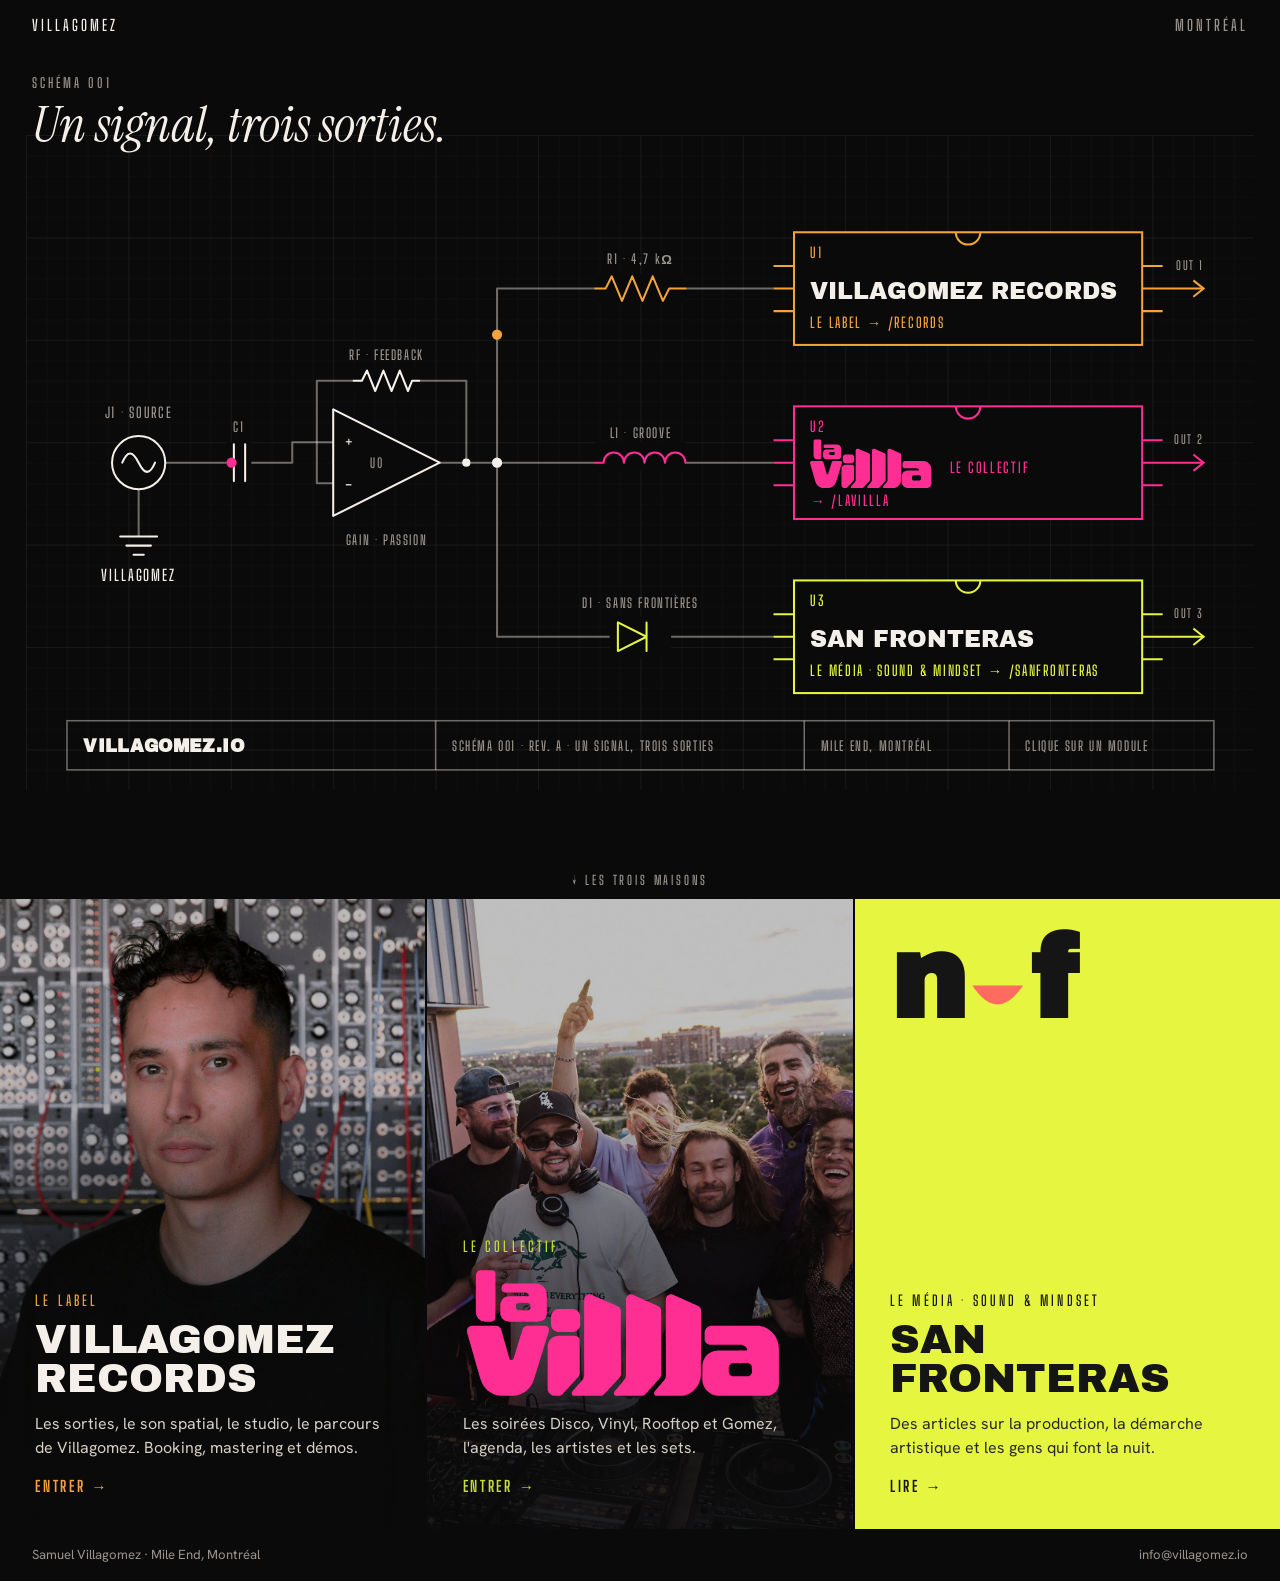
==== commit b35d91b4: "Accueil : schéma de circuit d'ouverture (un signal, trois sorties) Le signal de Villagomez passe dan" ====
--- a/index.html
+++ b/index.html
@@ -19,13 +19,12 @@
     @font-face { font-family: "Hanken Grotesk"; src: url("/fonts/hanken-grotesk-latin-wght-normal.woff2") format("woff2"); font-weight: 100 900; font-display: swap; }
     @font-face { font-family: "Instrument Serif"; font-style: italic; src: url("/fonts/instrument-serif-italic.woff2") format("woff2"); font-display: swap; }
     *, *::before, *::after { box-sizing: border-box; }
-    html, body { height: 100%; }
     body { margin: 0; background: #0b0a0a; color: #f4efe8; font: 400 1rem/1.5 "Hanken Grotesk", system-ui, sans-serif; display: flex; flex-direction: column; -webkit-font-smoothing: antialiased; }
     a { color: inherit; text-decoration: none; }
     a:focus-visible { outline: 2px solid #f4efe8; outline-offset: -6px; }
     .top { display: flex; justify-content: space-between; align-items: baseline; gap: 1rem; padding: 1.1rem clamp(1rem, 3vw, 2rem); font: 600 .95rem/1 "Big Shoulders", "Arial Narrow", sans-serif; letter-spacing: .2em; text-transform: uppercase; }
     .top span { color: #9b948c; }
-    .doors { flex: 1; display: grid; grid-template-columns: repeat(3, 1fr); gap: 2px; min-height: 0; }
+    .doors { display: grid; grid-template-columns: repeat(3, 1fr); gap: 2px; min-height: 0; }
     .door { position: relative; overflow: hidden; display: flex; flex-direction: column; justify-content: flex-end; padding: clamp(1.2rem, 3vw, 2.2rem); min-height: 70svh; isolation: isolate; }
     .door img.bg { position: absolute; inset: 0; width: 100%; height: 100%; object-fit: cover; z-index: -2; transition: transform .8s ease, filter .5s; filter: saturate(.85) brightness(.75); }
     .door::before { content: ""; position: absolute; inset: 0; z-index: -1; background: linear-gradient(180deg, rgba(11,10,10,0) 30%, rgba(11,10,10,.88) 88%); }
@@ -50,6 +49,39 @@
     .nf svg { width: .55em; height: auto; margin: 0 .02em .06em; }
     footer { padding: 1rem clamp(1rem, 3vw, 2rem); color: #9b948c; font-size: .82rem; display: flex; flex-wrap: wrap; gap: .4rem 1.4rem; justify-content: space-between; }
     footer a:hover { color: #f4efe8; }
+
+    /* Schéma d'ouverture : un signal, trois sorties */
+    .schema { position: relative; min-height: calc(100svh - 3.2rem); display: flex; flex-direction: column; justify-content: center; padding: 1rem clamp(.5rem, 2vw, 2rem) 2.5rem; overflow: hidden; }
+    .schema__intro { position: absolute; top: clamp(.5rem, 3vh, 2rem); left: clamp(1rem, 3vw, 2rem); margin: 0; z-index: 1; }
+    .schema__intro p { margin: 0; font: 600 .85rem/1 "Big Shoulders", "Arial Narrow", sans-serif; letter-spacing: .22em; text-transform: uppercase; color: #9b948c; }
+    .schema__intro h1 { margin: .5rem 0 0; font: italic 400 clamp(1.8rem, 4vw, 3.2rem)/1 "Instrument Serif", Georgia, serif; }
+    .schema svg { width: 100%; height: auto; max-height: 86svh; display: block; margin-inline: auto; }
+    .schema .s-tel { display: none; }
+    @media (max-width: 760px) {
+      .schema { padding-top: 5.5rem; }
+      .schema .s-desk { display: none; }
+      .schema .s-tel { display: block; max-height: none; }
+    }
+    .schema__down { position: absolute; left: 50%; bottom: .8rem; transform: translateX(-50%); font: 600 .8rem/1 "Big Shoulders", sans-serif; letter-spacing: .22em; text-transform: uppercase; color: #9b948c; }
+    .sc text { font-family: "Big Shoulders", "Arial Narrow", sans-serif; font-weight: 600; letter-spacing: .12em; fill: #9b948c; }
+    .sc .tr { fill: none; stroke: rgba(244,239,232,.42); stroke-width: 2; stroke-linejoin: round; transition: stroke .3s, stroke-width .3s; }
+    .sc .sym { fill: none; stroke: #f4efe8; stroke-width: 2; stroke-linejoin: round; stroke-linecap: round; }
+    .sc .mask { fill: #0b0a0a; }
+    .sc .dot { fill: #f4efe8; }
+    .sc .ic { fill: #0b0a0a; stroke: var(--c); stroke-width: 2; transition: fill .3s; }
+    .sc .pin { stroke: var(--c); stroke-width: 2; }
+    .sc .ic-ref { fill: var(--c); }
+    .sc .ic-name { font-family: "Archivo Black", "Arial Black", sans-serif; font-weight: 400; letter-spacing: 0; fill: #f4efe8; }
+    .sc .ic-sub { fill: var(--c); }
+    .sc .pulse { fill: var(--c); }
+    .sc a { cursor: pointer; }
+    .sc a:hover .tr, .sc a:focus-visible .tr { stroke: var(--c); stroke-width: 3; }
+    .sc a:hover .ic, .sc a:focus-visible .ic { fill: color-mix(in srgb, var(--c) 14%, #0b0a0a); }
+    .sc a:focus-visible { outline: none; }
+    .sc .b1 { --c: #f2a33a; } .sc .b2 { --c: #ff2e93; } .sc .b3 { --c: #E6F53F; }
+    .sc .tb rect { fill: none; stroke: rgba(244,239,232,.42); stroke-width: 1.5; }
+    .sc .tb .tb-big { font-family: "Archivo Black", sans-serif; letter-spacing: .02em; fill: #f4efe8; }
+    @media (prefers-reduced-motion: reduce) { .sc .pulse { display: none; } }
     @media (max-width: 860px) {
       .doors { grid-template-columns: 1fr; }
       .door { min-height: 62svh; }
@@ -63,7 +95,187 @@
     <span>Montréal</span>
   </header>
 
-  <main class="doors">
+  <section class="schema" aria-label="Un signal, trois sorties">
+    <div class="schema__intro">
+      <p>Schéma 001</p>
+      <h1>Un signal, trois sorties.</h1>
+    </div>
+    <svg class="sc s-desk" viewBox="0 0 1200 640" role="img" aria-labelledby="sch-t">
+      <title id="sch-t">Schéma de circuit : le signal de Villagomez entre, passe dans un ampli et se divise en trois sorties, Villagomez Records, la viLLLa et San Fronteras.</title>
+      <defs>
+        <pattern id="g1" width="20" height="20" patternUnits="userSpaceOnUse"><path d="M20 0H0V20" fill="none" stroke="rgba(244,239,232,.04)"/></pattern>
+        <pattern id="g2" width="100" height="100" patternUnits="userSpaceOnUse"><rect width="100" height="100" fill="url(#g1)"/><path d="M100 0H0V100" fill="none" stroke="rgba(244,239,232,.08)"/></pattern>
+      </defs>
+      <rect width="1200" height="640" fill="url(#g2)"/>
+
+      <!-- Source -->
+      <path class="tr" d="M110 346V392"/>
+      <path class="sym" d="M92 392H128M98 401H122M105 410H115"/>
+      <circle class="mask" cx="110" cy="320" r="26"/><circle class="sym" cx="110" cy="320" r="26"/>
+      <path class="sym" d="M94 320C99 308 104 308 110 320S121 332 126 320"/>
+      <text x="110" y="276" text-anchor="middle" font-size="14">J1 · SOURCE</text>
+      <text x="110" y="436" text-anchor="middle" font-size="15" fill="#f4efe8" style="fill:#f4efe8">VILLAGOMEZ</text>
+
+      <!-- Entrée, condensateur et ampli -->
+      <path class="tr" d="M136 320H260V300H300"/>
+      <rect class="mask" x="196" y="300" width="24" height="40"/>
+      <path class="sym" d="M203 302V338M214 302V338"/>
+      <text x="208" y="290" text-anchor="middle" font-size="13">C1</text>
+      <path class="tr" d="M300 340H284V240H430V320"/>
+      <rect class="mask" x="320" y="228" width="64" height="24"/>
+      <path class="sym" d="M320 240H328L333 230L341 250L349 230L357 250L365 230L373 250L377 240H384"/>
+      <text x="352" y="220" text-anchor="middle" font-size="13">RF · FEEDBACK</text>
+      <path class="mask" d="M300 268V372L404 320Z"/><path class="sym" d="M300 268V372L404 320Z"/>
+      <text x="312" y="306" font-size="16" style="fill:#f4efe8">+</text>
+      <text x="312" y="348" font-size="16" style="fill:#f4efe8">−</text>
+      <text x="336" y="325" font-size="13">U0</text>
+      <text x="352" y="400" text-anchor="middle" font-size="13">GAIN · PASSION</text>
+      <path class="tr" d="M404 320H460"/>
+      <circle class="dot" cx="430" cy="320" r="4"/>
+      <circle class="dot" cx="460" cy="320" r="5"/>
+
+      <!-- Sortie 1 : le label -->
+      <a class="b1" href="/records/" aria-label="Villagomez Records, le label">
+        <path class="tr" d="M460 320V150H730"/>
+        <circle class="pulse" r="5"><animateMotion dur="3.2s" repeatCount="indefinite" path="M136 320H260V300H300L404 320H460V150H1150"/></circle>
+        <rect class="mask" x="556" y="136" width="88" height="28"/>
+        <path class="sym" d="M556 150H566L572 138L582 162L592 138L602 162L612 138L622 162L628 150H644" style="stroke:var(--c)"/>
+        <text x="600" y="126" text-anchor="middle" font-size="13">R1 · 4,7 kΩ</text>
+        <path class="pin" d="M730 128H750M730 172H750M1090 128H1110M1090 172H1110"/>
+        <path class="pin" d="M730 150H750M1090 150H1150"/><path class="pin" d="M1140 142L1150 150L1140 158" fill="none"/>
+        <rect class="ic" x="750" y="95" width="340" height="110"/>
+        <path class="pin" d="M908 95A12 12 0 0 0 932 95" fill="none"/>
+        <text class="ic-ref" x="766" y="120" font-size="14">U1</text>
+        <text class="ic-name" x="766" y="160" font-size="23">VILLAGOMEZ RECORDS</text>
+        <text class="ic-sub" x="766" y="188" font-size="14">LE LABEL  →  /RECORDS</text>
+        <text x="1150" y="132" text-anchor="end" font-size="12">OUT 1</text>
+      </a>
+
+      <!-- Sortie 2 : le collectif -->
+      <a class="b2" href="/lavillla/" aria-label="la viLLLa, le collectif">
+        <path class="tr" d="M460 320H730"/>
+        <circle class="pulse" r="5"><animateMotion dur="3.2s" begin="-2.15s" repeatCount="indefinite" path="M136 320H260V300H300L404 320H1150"/></circle>
+        <rect class="mask" x="556" y="300" width="88" height="28"/>
+        <path class="sym" d="M556 320H564A10 10 0 0 1 584 320A10 10 0 0 1 604 320A10 10 0 0 1 624 320A10 10 0 0 1 644 320" style="stroke:var(--c)"/>
+        <text x="600" y="296" text-anchor="middle" font-size="13">L1 · GROOVE</text>
+        <path class="pin" d="M730 298H750M730 342H750M1090 298H1110M1090 342H1110"/>
+        <path class="pin" d="M730 320H750M1090 320H1150"/><path class="pin" d="M1140 312L1150 320L1140 328" fill="none"/>
+        <rect class="ic" x="750" y="265" width="340" height="110"/>
+        <path class="pin" d="M908 265A12 12 0 0 0 932 265" fill="none"/>
+        <text class="ic-ref" x="766" y="290" font-size="14">U2</text>
+        <image href="/images/la-villla-logo-rose.svg" x="764" y="296" width="122" height="50"/>
+        <text class="ic-sub" x="902" y="330" font-size="14">LE COLLECTIF</text>
+        <text class="ic-sub" x="766" y="362" font-size="14">→  /LAVILLLA</text>
+        <text x="1150" y="302" text-anchor="end" font-size="12">OUT 2</text>
+      </a>
+
+      <!-- Sortie 3 : le média -->
+      <a class="b3" href="/sanfronteras/" aria-label="San Fronteras, le média">
+        <path class="tr" d="M460 320V490H730"/>
+        <circle class="pulse" r="5"><animateMotion dur="3.2s" begin="-1.1s" repeatCount="indefinite" path="M136 320H260V300H300L404 320H460V490H1150"/></circle>
+        <rect class="mask" x="570" y="470" width="60" height="40"/>
+        <path class="sym" d="M578 476V504L606 490Z M606 476V504" style="stroke:var(--c)"/>
+        <text x="600" y="462" text-anchor="middle" font-size="13">D1 · SANS FRONTIÈRES</text>
+        <path class="pin" d="M730 468H750M730 512H750M1090 468H1110M1090 512H1110"/>
+        <path class="pin" d="M730 490H750M1090 490H1150"/><path class="pin" d="M1140 482L1150 490L1140 498" fill="none"/>
+        <rect class="ic" x="750" y="435" width="340" height="110"/>
+        <path class="pin" d="M908 435A12 12 0 0 0 932 435" fill="none"/>
+        <text class="ic-ref" x="766" y="460" font-size="14">U3</text>
+        <text class="ic-name" x="766" y="500" font-size="23">SAN FRONTERAS</text>
+        <text class="ic-sub" x="766" y="528" font-size="14">LE MÉDIA · SOUND &amp; MINDSET  →  /SANFRONTERAS</text>
+        <text x="1150" y="472" text-anchor="end" font-size="12">OUT 3</text>
+      </a>
+
+      <!-- Cartouche -->
+      <g class="tb">
+        <rect x="40" y="572" width="1120" height="48"/>
+        <path d="M400 572V620M760 572V620M960 572V620" stroke="rgba(244,239,232,.42)" stroke-width="1.5"/>
+        <text class="tb-big" x="56" y="603" font-size="17">VILLAGOMEZ.IO</text>
+        <text x="416" y="602" font-size="13">SCHÉMA 001 · REV. A · UN SIGNAL, TROIS SORTIES</text>
+        <text x="776" y="602" font-size="13">MILE END, MONTRÉAL</text>
+        <text x="976" y="602" font-size="13">CLIQUE SUR UN MODULE</text>
+      </g>
+    </svg>
+    <svg class="sc s-tel" viewBox="0 0 390 860" role="img" aria-labelledby="sch-t2">
+      <title id="sch-t2">Schéma de circuit : le signal de Villagomez entre, passe dans un ampli et se divise en trois sorties, Villagomez Records, la viLLLa et San Fronteras.</title>
+      <rect width="390" height="860" fill="url(#g2)"/>
+      <circle class="mask" cx="195" cy="58" r="24"/><circle class="sym" cx="195" cy="58" r="24"/>
+      <path class="sym" d="M180 58C185 47 190 47 195 58S205 69 210 58"/>
+      <text x="160" y="52" text-anchor="end" font-size="12">J1 · SOURCE</text>
+      <text x="160" y="70" text-anchor="end" font-size="13" style="fill:#f4efe8">VILLAGOMEZ</text>
+      <path class="tr" d="M195 82V150H175V180"/>
+      <rect class="mask" x="175" y="106" width="40" height="20"/>
+      <path class="sym" d="M177 111H213M177 121H213"/>
+      <text x="224" y="120" font-size="12">C1</text>
+      <path class="tr" d="M215 180V150H300V286H195"/>
+      <rect class="mask" x="288" y="186" width="24" height="64"/>
+      <path class="sym" d="M300 186V194L290 199L310 207L290 215L310 223L290 231L310 239L300 244V250"/>
+      <text x="318" y="222" font-size="12">RF</text>
+      <path class="mask" d="M145 180H245L195 262Z"/><path class="sym" d="M145 180H245L195 262Z"/>
+      <text x="170" y="198" font-size="14" style="fill:#f4efe8">+</text>
+      <text x="211" y="198" font-size="14" style="fill:#f4efe8">−</text>
+      <text x="195" y="222" text-anchor="middle" font-size="12">U0</text>
+      <text x="138" y="232" text-anchor="end" font-size="11">GAIN · PASSION</text>
+      <path class="tr" d="M195 262V310"/>
+      <circle class="dot" cx="195" cy="286" r="4"/>
+      <circle class="dot" cx="195" cy="310" r="5"/>
+      <path class="tr" d="M195 310H40V380"/>
+
+      <a class="b1" href="/records/" aria-label="Villagomez Records, le label">
+        <path class="tr" d="M40 380H130"/>
+        <circle class="pulse" r="5"><animateMotion dur="3.2s" repeatCount="indefinite" path="M195 82V150H175V180L195 262V310H40V380H380"/></circle>
+        <rect class="mask" x="58" y="368" width="50" height="24"/>
+        <path class="sym" d="M58 380H62L66 371L72 389L78 371L84 389L90 371L96 389L100 380H108" style="stroke:var(--c)"/>
+        <text x="83" y="362" text-anchor="middle" font-size="11">R1</text>
+        <rect class="ic" x="130" y="325" width="230" height="110"/>
+        <path class="pin" d="M233 325A12 12 0 0 0 257 325" fill="none"/>
+        <path class="pin" d="M360 380H380"/>
+        <text class="ic-ref" x="144" y="348" font-size="13">U1</text>
+        <text class="ic-name" x="144" y="378" font-size="19">VILLAGOMEZ</text>
+        <text class="ic-name" x="144" y="400" font-size="19">RECORDS</text>
+        <text class="ic-sub" x="144" y="423" font-size="12">LE LABEL  →</text>
+      </a>
+
+      <a class="b2" href="/lavillla/" aria-label="la viLLLa, le collectif">
+        <path class="tr" d="M40 380V550H130"/>
+        <circle class="pulse" r="5"><animateMotion dur="3.2s" begin="-2.15s" repeatCount="indefinite" path="M195 82V150H175V180L195 262V310H40V550H380"/></circle>
+        <rect class="mask" x="56" y="536" width="56" height="24"/>
+        <path class="sym" d="M56 550H60A8 8 0 0 1 76 550A8 8 0 0 1 92 550A8 8 0 0 1 108 550H112" style="stroke:var(--c)"/>
+        <text x="84" y="530" text-anchor="middle" font-size="11">L1</text>
+        <rect class="ic" x="130" y="495" width="230" height="110"/>
+        <path class="pin" d="M233 495A12 12 0 0 0 257 495" fill="none"/>
+        <path class="pin" d="M360 550H380"/>
+        <text class="ic-ref" x="144" y="518" font-size="13">U2</text>
+        <image href="/images/la-villla-logo-rose.svg" x="142" y="526" width="112" height="46"/>
+        <text class="ic-sub" x="144" y="593" font-size="12">LE COLLECTIF  →</text>
+      </a>
+
+      <a class="b3" href="/sanfronteras/" aria-label="San Fronteras, le média">
+        <path class="tr" d="M40 550V720H130"/>
+        <circle class="pulse" r="5"><animateMotion dur="3.2s" begin="-1.1s" repeatCount="indefinite" path="M195 82V150H175V180L195 262V310H40V720H380"/></circle>
+        <rect class="mask" x="66" y="704" width="36" height="32"/>
+        <path class="sym" d="M70 710V730L90 720Z M90 710V730" style="stroke:var(--c)"/>
+        <text x="80" y="698" text-anchor="middle" font-size="11">D1</text>
+        <rect class="ic" x="130" y="665" width="230" height="110"/>
+        <path class="pin" d="M233 665A12 12 0 0 0 257 665" fill="none"/>
+        <path class="pin" d="M360 720H380"/>
+        <text class="ic-ref" x="144" y="688" font-size="13">U3</text>
+        <text class="ic-name" x="144" y="718" font-size="19">SAN</text>
+        <text class="ic-name" x="144" y="740" font-size="19">FRONTERAS</text>
+        <text class="ic-sub" x="144" y="763" font-size="12">LE MÉDIA  →</text>
+      </a>
+
+      <g class="tb">
+        <rect x="20" y="806" width="350" height="40"/>
+        <path d="M190 806V846" stroke="rgba(244,239,232,.42)" stroke-width="1.5"/>
+        <text class="tb-big" x="32" y="832" font-size="14">VILLAGOMEZ.IO</text>
+        <text x="202" y="831" font-size="11">SCHÉMA 001 · REV. A</text>
+      </g>
+    </svg>
+    <a class="schema__down" href="#maisons">↓ Les trois maisons</a>
+  </section>
+
+  <main class="doors" id="maisons">
     <a class="door door--records" href="/records/">
       <img class="bg" src="/images/portrait-modulaire.jpg" alt="" onerror="this.remove()">
       <p class="door__what">Le label</p>
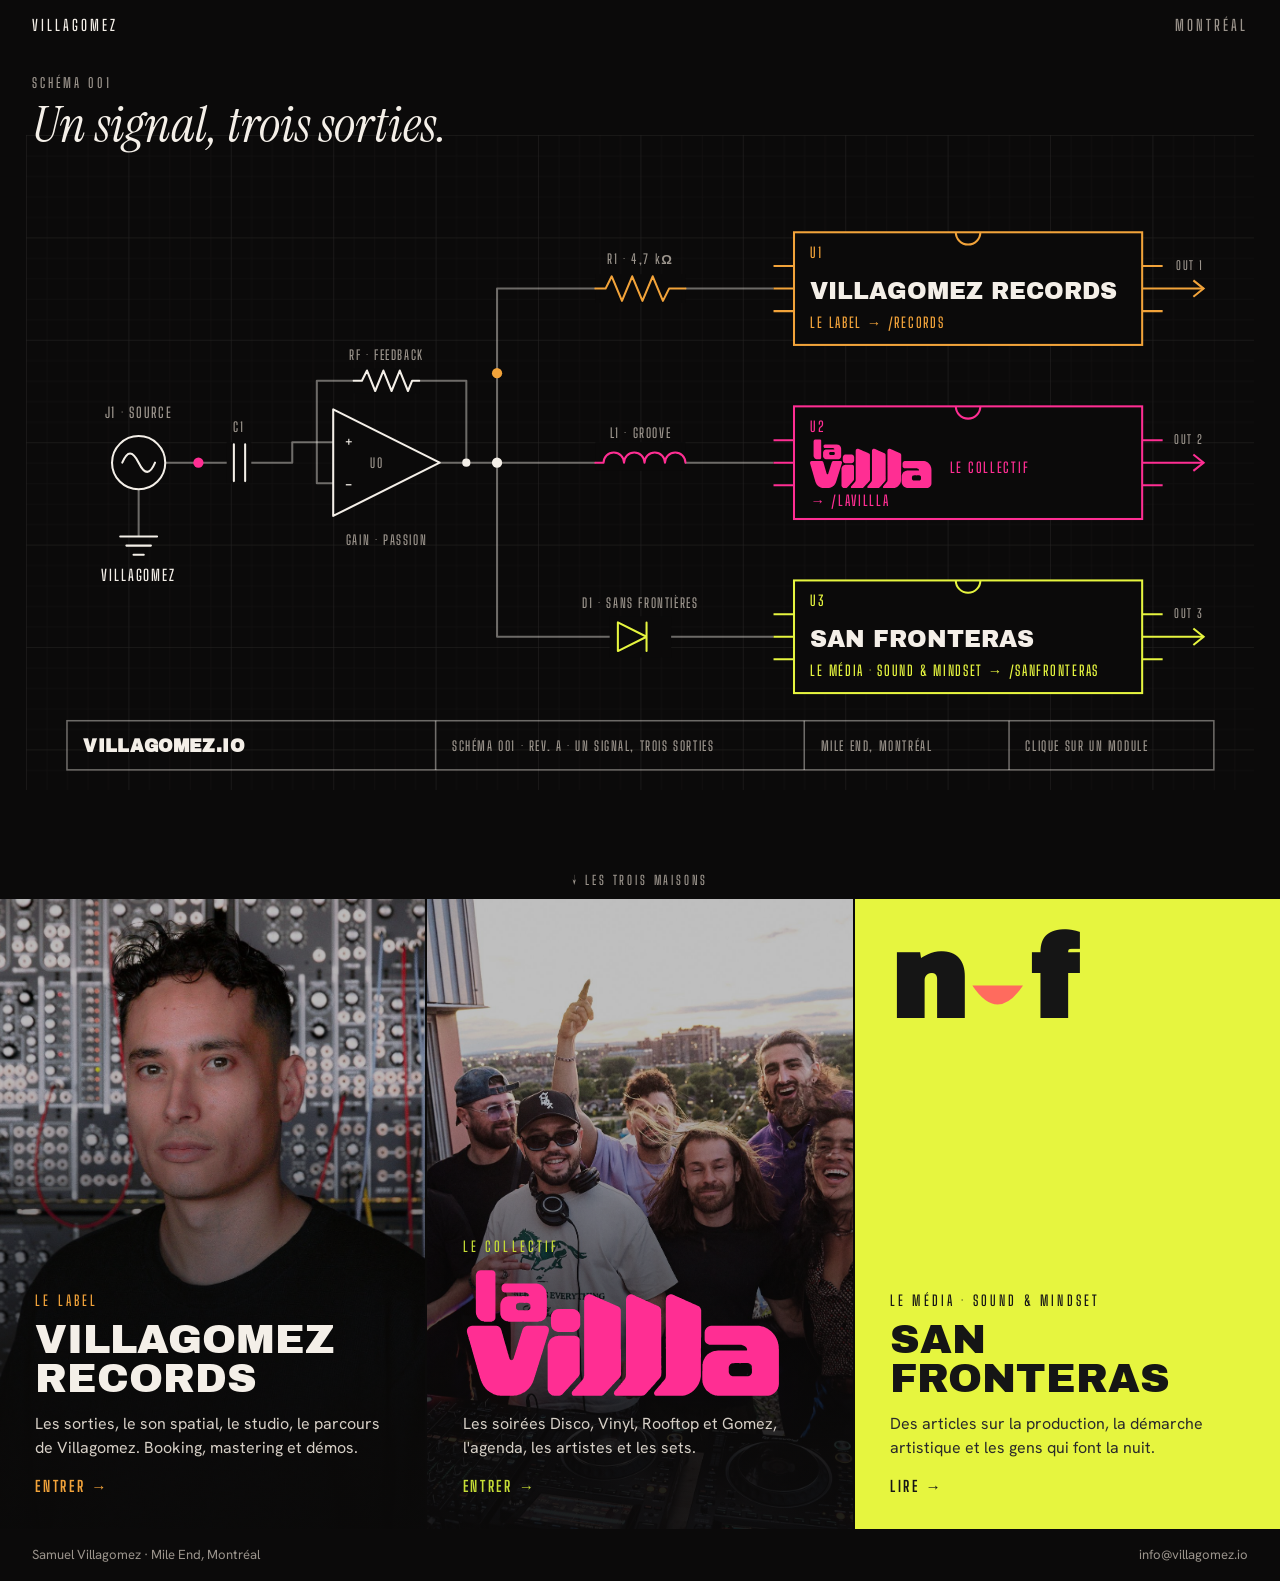
==== commit 54885932: "Retire « collectif de la nuit » : la viLLLa est un collectif, sans plus Co-Authored-By: Claude Opus " ====
--- a/index.html
+++ b/index.html
@@ -4,7 +4,7 @@
   <meta charset="utf-8">
   <meta name="viewport" content="width=device-width, initial-scale=1">
   <title>Villagomez | Records, la viLLLa, San Fronteras</title>
-  <meta name="description" content="Villagomez Records, le label. la viLLLa, le collectif de la nuit. San Fronteras, le média Sound & Mindset. Trois maisons fondées par Samuel Villagomez à Montréal.">
+  <meta name="description" content="Villagomez Records, le label. la viLLLa, le collectif. San Fronteras, le média Sound & Mindset. Trois maisons fondées par Samuel Villagomez à Montréal.">
   <link rel="canonical" href="https://villagomez.io/">
   <meta property="og:title" content="Villagomez">
   <meta property="og:description" content="Le label, le collectif et le média de Samuel Villagomez, à Montréal.">
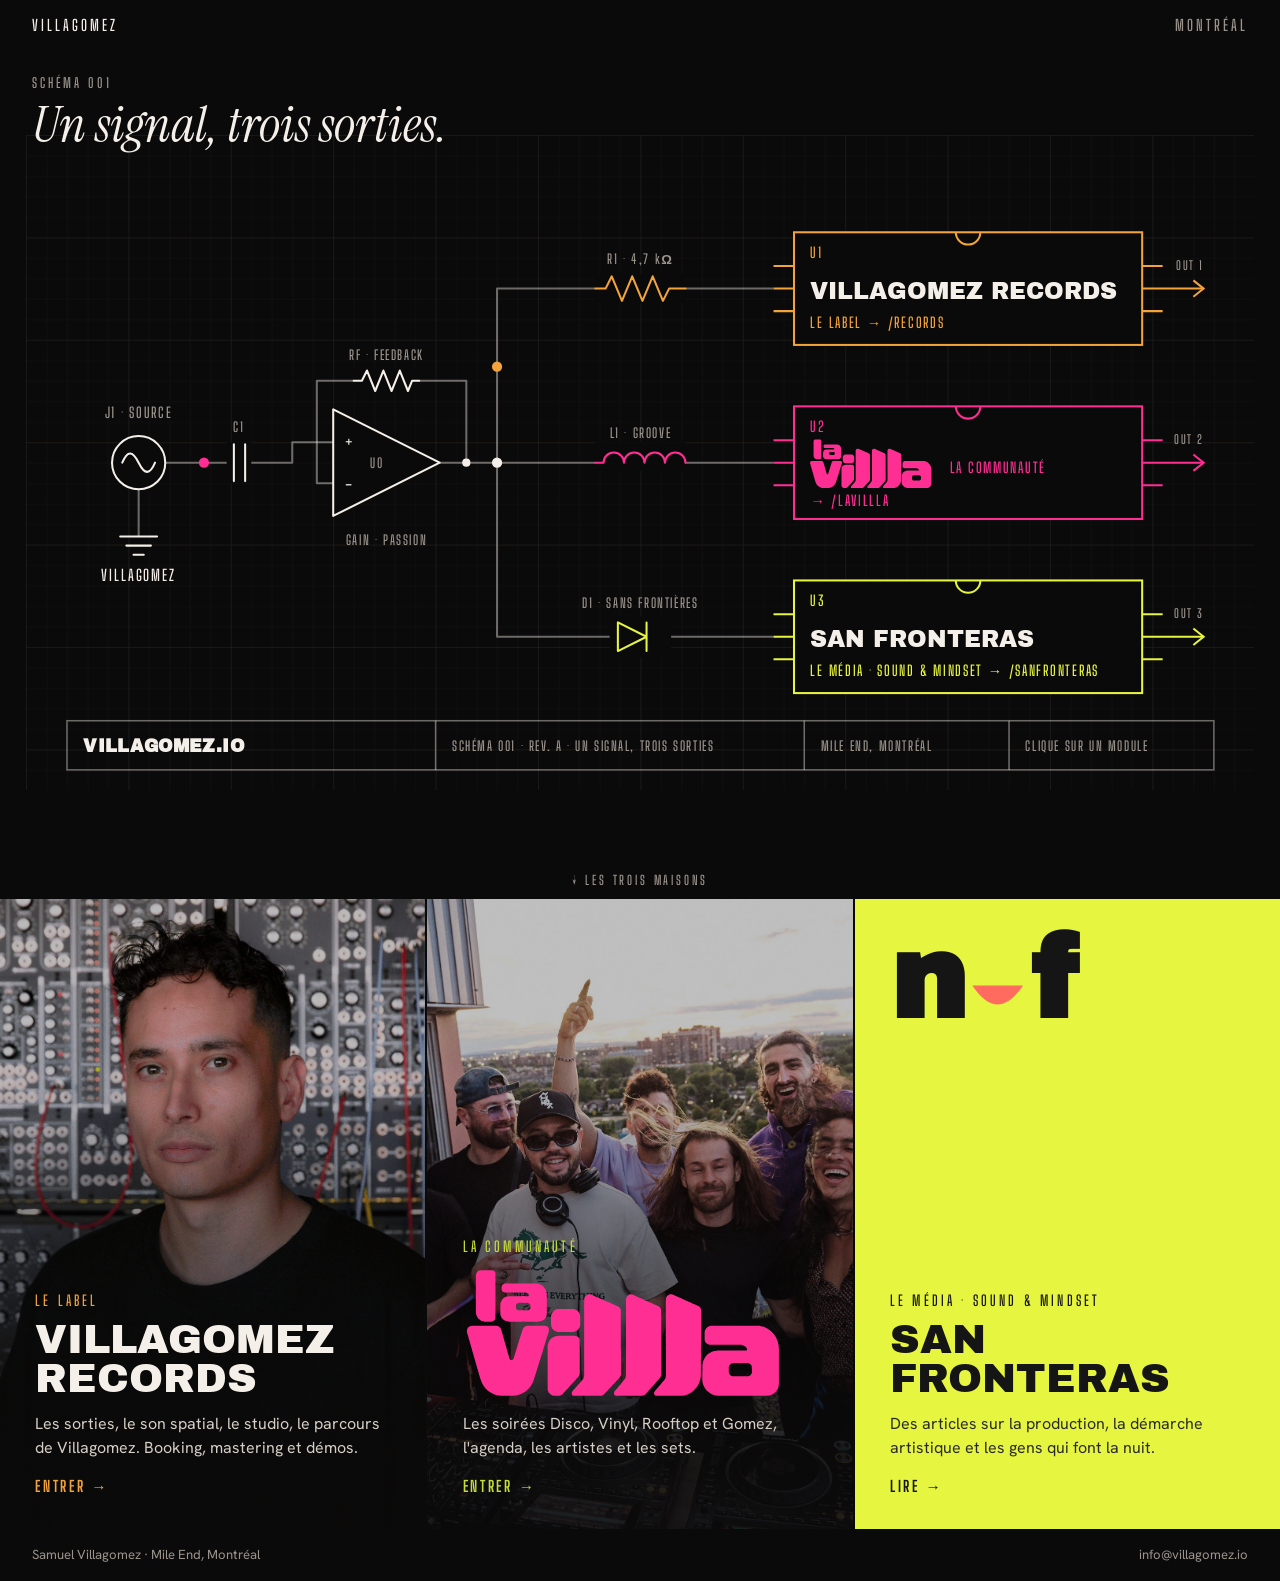
==== commit 38ee0da6: "la viLLLa, c'est la communauté : libellés mis à jour sur les trois sites Co-Authored-By: Claude Opus" ====
--- a/index.html
+++ b/index.html
@@ -4,10 +4,10 @@
   <meta charset="utf-8">
   <meta name="viewport" content="width=device-width, initial-scale=1">
   <title>Villagomez | Records, la viLLLa, San Fronteras</title>
-  <meta name="description" content="Villagomez Records, le label. la viLLLa, le collectif. San Fronteras, le média Sound & Mindset. Trois maisons fondées par Samuel Villagomez à Montréal.">
+  <meta name="description" content="Villagomez Records, le label. la viLLLa, la communauté. San Fronteras, le média Sound & Mindset. Trois maisons fondées par Samuel Villagomez à Montréal.">
   <link rel="canonical" href="https://villagomez.io/">
   <meta property="og:title" content="Villagomez">
-  <meta property="og:description" content="Le label, le collectif et le média de Samuel Villagomez, à Montréal.">
+  <meta property="og:description" content="Le label, la communauté et le média de Samuel Villagomez, à Montréal.">
   <meta property="og:url" content="https://villagomez.io/">
   <meta property="og:image" content="https://villagomez.io/images/portrait-modulaire.jpg">
   <meta property="og:type" content="website">
@@ -151,8 +151,8 @@
         <text x="1150" y="132" text-anchor="end" font-size="12">OUT 1</text>
       </a>
 
-      <!-- Sortie 2 : le collectif -->
-      <a class="b2" href="/lavillla/" aria-label="la viLLLa, le collectif">
+      <!-- Sortie 2 : la communauté -->
+      <a class="b2" href="/lavillla/" aria-label="la viLLLa, la communauté">
         <path class="tr" d="M460 320H730"/>
         <circle class="pulse" r="5"><animateMotion dur="3.2s" begin="-2.15s" repeatCount="indefinite" path="M136 320H260V300H300L404 320H1150"/></circle>
         <rect class="mask" x="556" y="300" width="88" height="28"/>
@@ -164,7 +164,7 @@
         <path class="pin" d="M908 265A12 12 0 0 0 932 265" fill="none"/>
         <text class="ic-ref" x="766" y="290" font-size="14">U2</text>
         <image href="/images/la-villla-logo-rose.svg" x="764" y="296" width="122" height="50"/>
-        <text class="ic-sub" x="902" y="330" font-size="14">LE COLLECTIF</text>
+        <text class="ic-sub" x="902" y="330" font-size="14">LA COMMUNAUTÉ</text>
         <text class="ic-sub" x="766" y="362" font-size="14">→  /LAVILLLA</text>
         <text x="1150" y="302" text-anchor="end" font-size="12">OUT 2</text>
       </a>
@@ -236,7 +236,7 @@
         <text class="ic-sub" x="144" y="423" font-size="12">LE LABEL  →</text>
       </a>
 
-      <a class="b2" href="/lavillla/" aria-label="la viLLLa, le collectif">
+      <a class="b2" href="/lavillla/" aria-label="la viLLLa, la communauté">
         <path class="tr" d="M40 380V550H130"/>
         <circle class="pulse" r="5"><animateMotion dur="3.2s" begin="-2.15s" repeatCount="indefinite" path="M195 82V150H175V180L195 262V310H40V550H380"/></circle>
         <rect class="mask" x="56" y="536" width="56" height="24"/>
@@ -247,7 +247,7 @@
         <path class="pin" d="M360 550H380"/>
         <text class="ic-ref" x="144" y="518" font-size="13">U2</text>
         <image href="/images/la-villla-logo-rose.svg" x="142" y="526" width="112" height="46"/>
-        <text class="ic-sub" x="144" y="593" font-size="12">LE COLLECTIF  →</text>
+        <text class="ic-sub" x="144" y="593" font-size="12">LA COMMUNAUTÉ  →</text>
       </a>
 
       <a class="b3" href="/sanfronteras/" aria-label="San Fronteras, le média">
@@ -286,7 +286,7 @@
 
     <a class="door door--villa" href="/lavillla/">
       <img class="bg" src="/images/collectif.jpg" alt="" onerror="this.remove()">
-      <p class="door__what">Le collectif</p>
+      <p class="door__what">La communauté</p>
       <h2><img src="/images/la-villla-logo-rose.svg" alt="la viLLLa" width="2042" height="840"></h2>
       <p class="lede">Les soirées Disco, Vinyl, Rooftop et Gomez, l'agenda, les artistes et les sets.</p>
       <span class="door__go">Entrer</span>
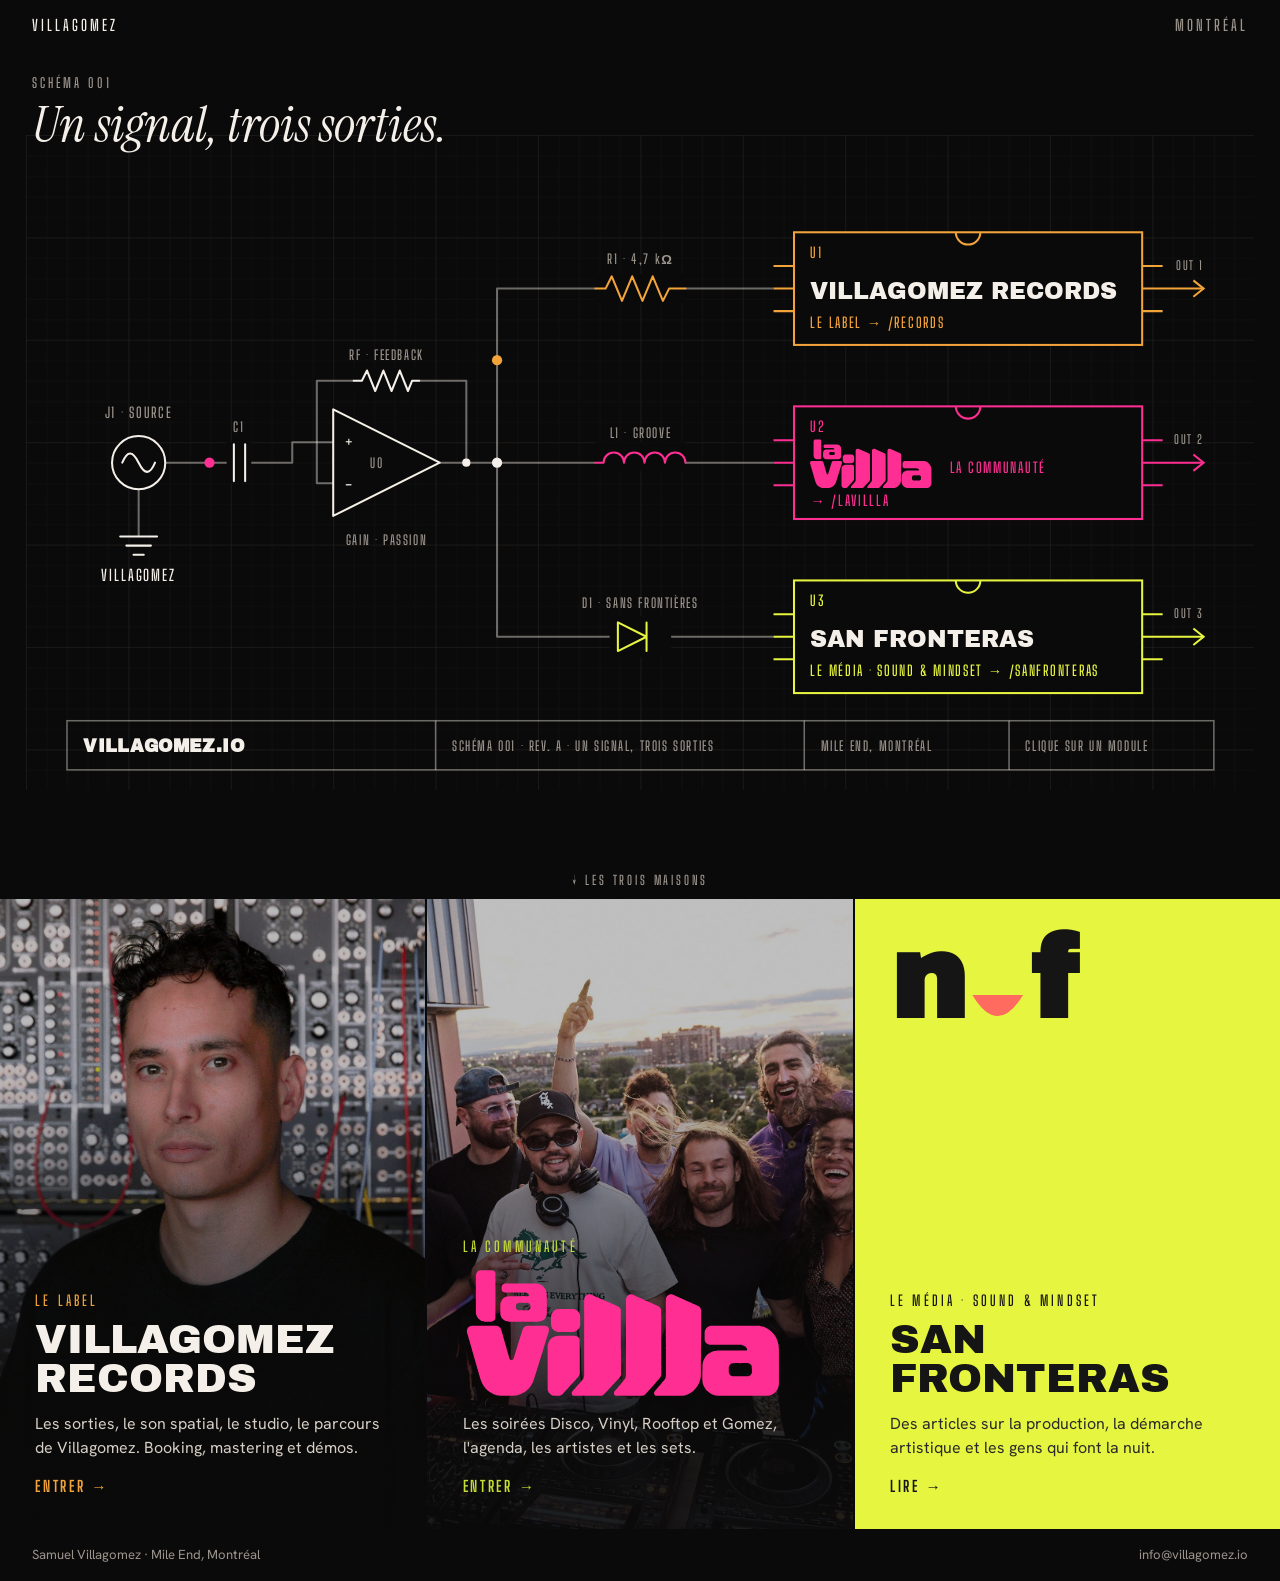
==== commit d2474cd4: "Logo n_f : le sourire descend sur la ligne de base, comme un underscore Partout : en-tête et pied de" ====
--- a/index.html
+++ b/index.html
@@ -45,8 +45,8 @@
     .door--sf .door__what { color: #151515; }
     .door--sf p.lede { color: #2a2a2a; }
     .door--sf .door__go { color: #151515; }
-    .nf { display: inline-flex; align-items: flex-end; font: 800 clamp(4rem, 9vw, 7.5rem)/.8 "Archivo Black", sans-serif; letter-spacing: -.03em; margin-bottom: auto; }
-    .nf svg { width: .55em; height: auto; margin: 0 .02em .06em; }
+    .nf { display: inline-flex; align-items: baseline; font: 800 clamp(4rem, 9vw, 7.5rem)/.8 "Archivo Black", sans-serif; letter-spacing: -.03em; margin-bottom: auto; }
+    .nf svg { width: .55em; height: auto; margin: 0 .02em -.08em; }
     footer { padding: 1rem clamp(1rem, 3vw, 2rem); color: #9b948c; font-size: .82rem; display: flex; flex-wrap: wrap; gap: .4rem 1.4rem; justify-content: space-between; }
     footer a:hover { color: #f4efe8; }
 
@@ -293,7 +293,7 @@
     </a>
 
     <a class="door door--sf" href="/sanfronteras/">
-      <span class="nf" aria-hidden="true">n<svg viewBox="0 0 30 20"><path d="M3 4 Q15 22 27 4 Z" fill="#FF6B5E"/></svg>f</span>
+      <span class="nf" aria-hidden="true">n<svg viewBox="0 0 30 20"><path d="M3 9 Q15 29 27 9 Z" fill="#FF6B5E"/></svg>f</span>
       <p class="door__what">Le média · Sound &amp; Mindset</p>
       <h2>San<br>Fronteras</h2>
       <p class="lede">Des articles sur la production, la démarche artistique et les gens qui font la nuit.</p>
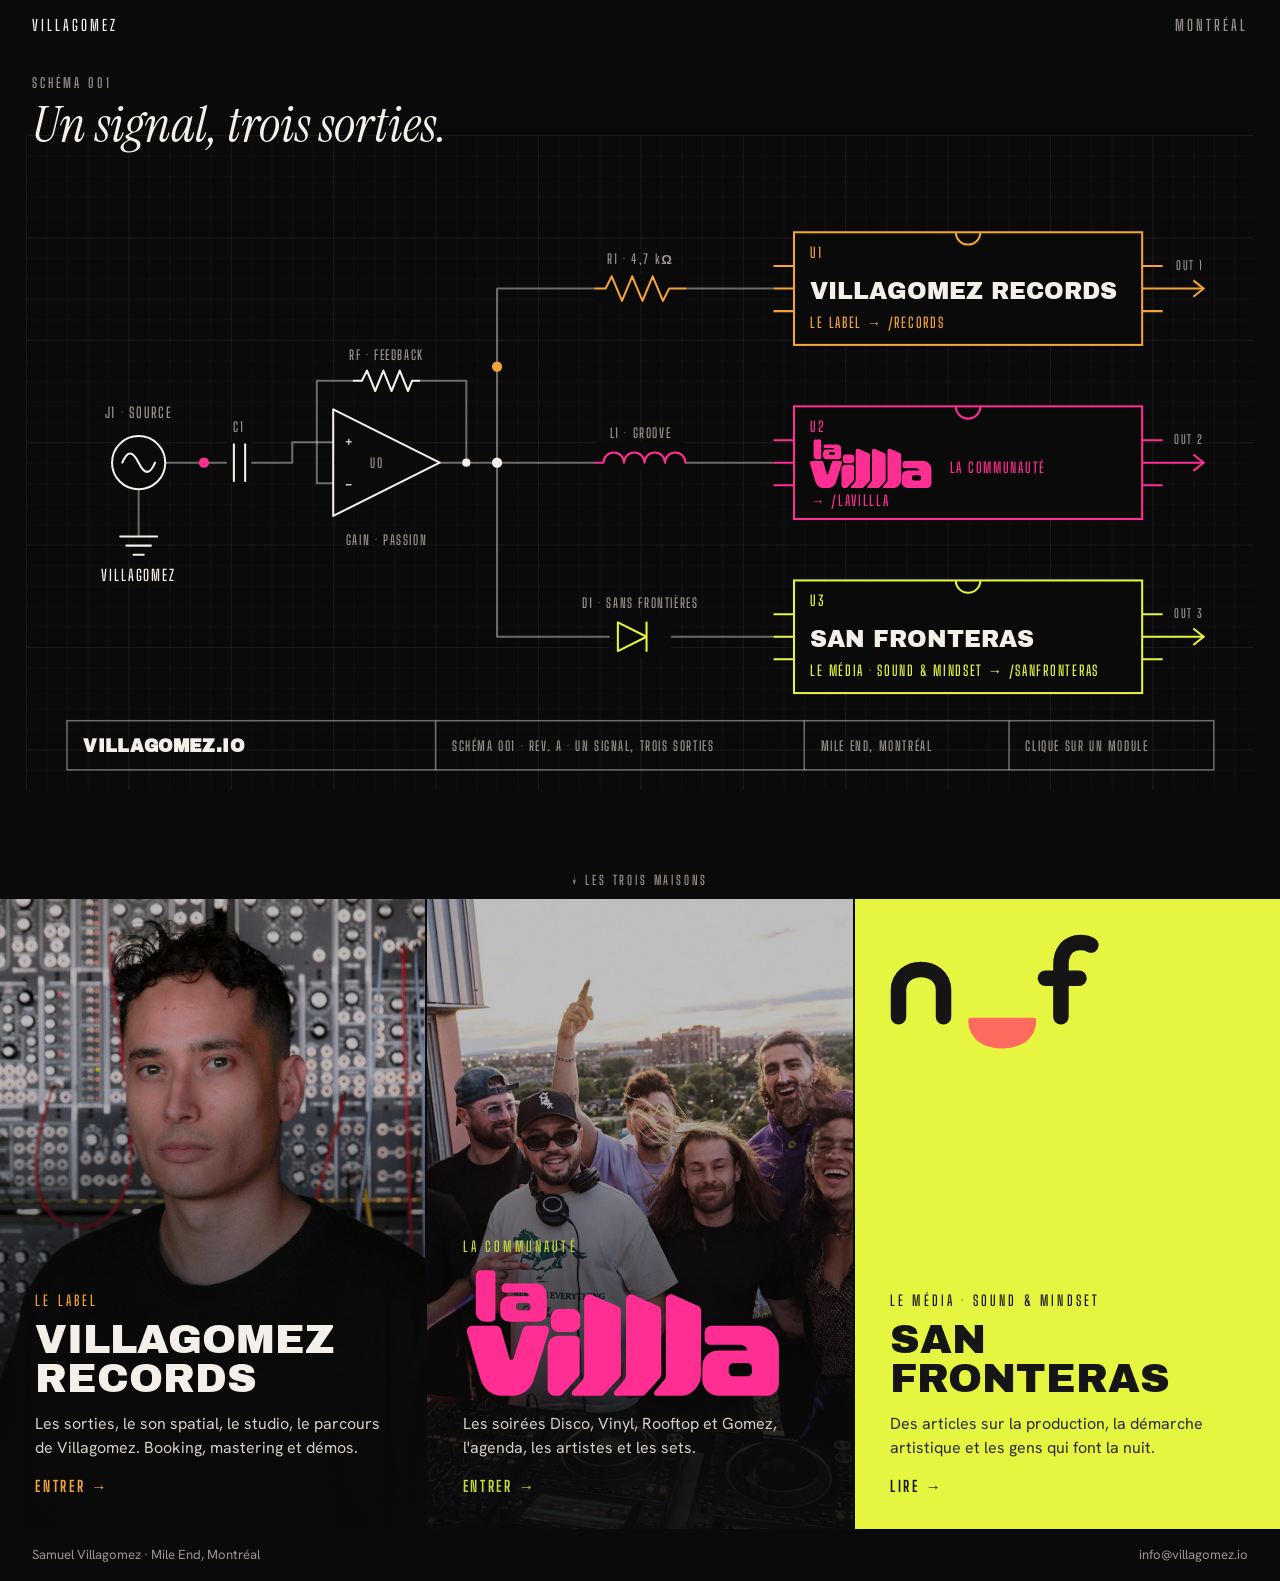
==== commit 9c1e8999: "San Fronteras : vrai logo n_f, date du 13 novembre, lieu cliquable - Logo n_f redessiné d'après le l" ====
--- a/index.html
+++ b/index.html
@@ -46,7 +46,7 @@
     .door--sf p.lede { color: #2a2a2a; }
     .door--sf .door__go { color: #151515; }
     .nf { display: inline-flex; align-items: baseline; font: 800 clamp(4rem, 9vw, 7.5rem)/.8 "Archivo Black", sans-serif; letter-spacing: -.03em; margin-bottom: auto; }
-    .nf svg { width: .55em; height: auto; margin: 0 .02em -.08em; }
+    .nf svg.nfl { height: 1em; width: auto; }
     footer { padding: 1rem clamp(1rem, 3vw, 2rem); color: #9b948c; font-size: .82rem; display: flex; flex-wrap: wrap; gap: .4rem 1.4rem; justify-content: space-between; }
     footer a:hover { color: #f4efe8; }
 
@@ -293,7 +293,7 @@
     </a>
 
     <a class="door door--sf" href="/sanfronteras/">
-      <span class="nf" aria-hidden="true">n<svg viewBox="0 0 30 20"><path d="M3 9 Q15 29 27 9 Z" fill="#FF6B5E"/></svg>f</span>
+      <span class="nf" aria-hidden="true"><svg class="nfl" viewBox="118 238 568 312" aria-hidden="true"><g fill="none" stroke="currentColor" stroke-width="42" stroke-linecap="round" stroke-linejoin="round"><path d="M141 462V390C141 355 170 334 202 334S263 355 263 390V462"/><path d="M581 462V322C581 284 602 261 634 261C647 261 656 264 662 268"/><path d="M539 358H630"/></g><path d="M336 465H508Q514 465 514 471C514 520 476 548 422 548S330 520 330 471Q330 465 336 465Z" fill="#FF6B5E"/></svg></span>
       <p class="door__what">Le média · Sound &amp; Mindset</p>
       <h2>San<br>Fronteras</h2>
       <p class="lede">Des articles sur la production, la démarche artistique et les gens qui font la nuit.</p>
